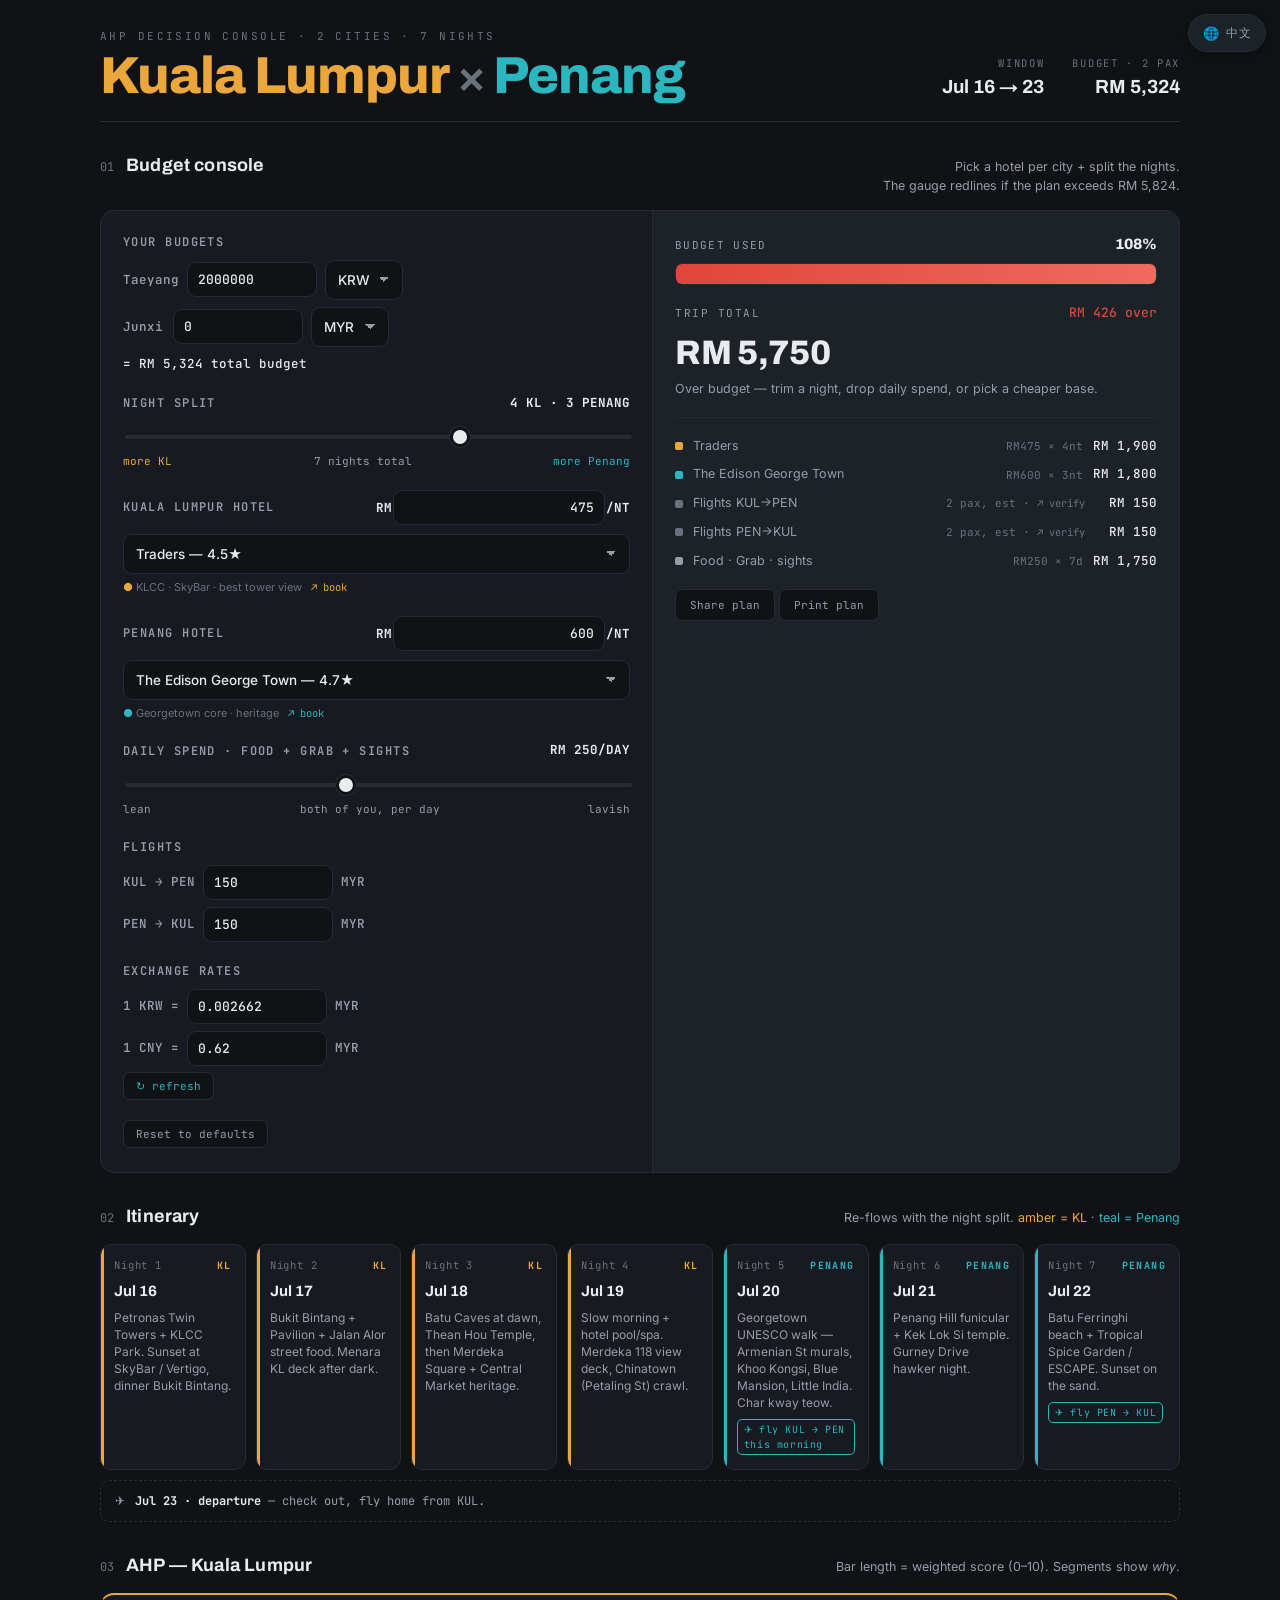
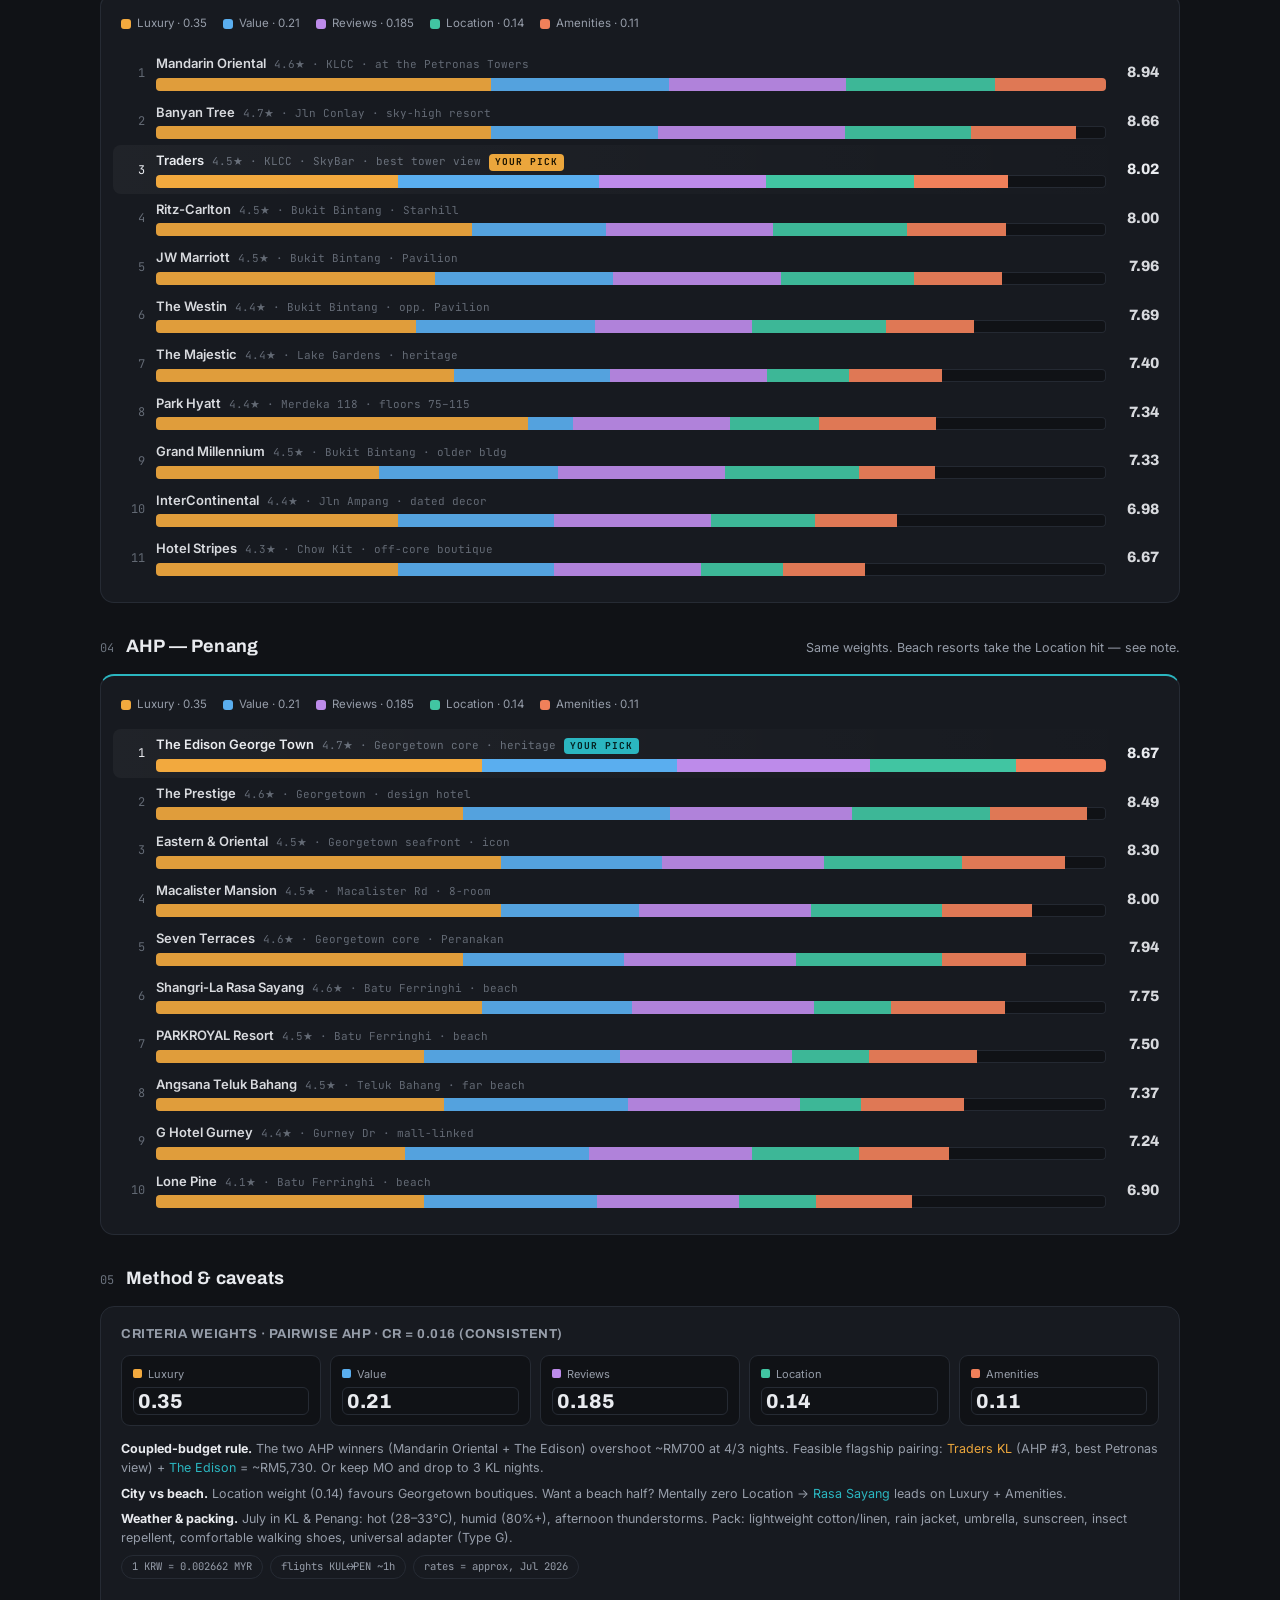
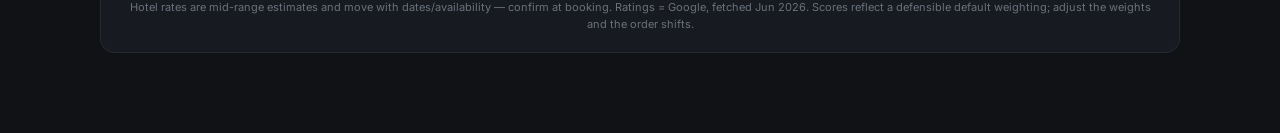
==== index.html @ ff49eb1f "Tweak console subtitle" ====
<!DOCTYPE html>
<html lang="en">
<head>
<meta charset="UTF-8">
<meta name="viewport" content="width=device-width, initial-scale=1.0">
<meta name="theme-color" content="#101216">
<title>KL × Penang — Trip Console</title>
<link rel="preconnect" href="https://fonts.googleapis.com">
<link rel="preconnect" href="https://fonts.gstatic.com" crossorigin>
<link href="https://fonts.googleapis.com/css2?family=Archivo:wght@500;600;700;800&family=Inter:wght@400;500;600&family=JetBrains+Mono:wght@400;500;700&display=swap" rel="stylesheet">
<link rel="stylesheet" href="assets/css/styles.css">
</head>
<body>

<button class="langtoggle" id="langBtn" type="button" aria-label="Switch language">
  <span class="globe" aria-hidden="true">🌐</span><span class="next">中文</span>
</button>

<div class="wrap">

  <header class="top">
    <div>
      <div class="eyebrow" data-i18n="header.eyebrow">AHP decision console · 2 cities · 7 nights</div>
      <h1><span class="a-kl" data-i18n="city.kl">Kuala Lumpur</span><span class="x">×</span><span class="a-pg" data-i18n="city.pg">Penang</span></h1>
    </div>
    <div class="meta">
      <div><span class="lab" data-i18n="meta.window">Window</span><br><span class="val" data-i18n="meta.windowVal">Jul 16 → 23</span></div>
    </div>
    <div class="meta" style="margin-left:0">
      <div><span class="lab" data-i18n="meta.budget">Budget · 2 pax</span><br><span class="val mono" id="budgetHdr">RM 5,824</span></div>
    </div>
  </header>

  <!-- ===================== BUDGET CONSOLE ===================== -->
  <section id="console">
    <div class="shead">
      <span class="n">01</span><h2 data-i18n="sec.console">Budget console</h2>
      <span class="sub" data-i18n-html="console.sub">Pick a hotel per city + split the nights.</span>
    </div>
    <div class="console">
      <div class="console-grid">
        <div class="ctrls">
          <div class="ctrl">
            <label><span data-i18n="budget.group">Your budgets</span></label>
            <div class="paxrow">
              <span class="paxlab" data-i18n="budget.you">Taeyang</span>
              <input type="number" id="youAmt" min="0" value="2000000" inputmode="decimal" aria-label="You budget amount">
              <select id="youCcy" aria-label="You currency">
                <option value="KRW">KRW</option>
                <option value="CNY">CNY</option>
                <option value="MYR">MYR</option>
              </select>
            </div>
            <div class="paxrow">
              <span class="paxlab" data-i18n="budget.junxi">Junxi</span>
              <input type="number" id="junxiAmt" min="0" value="0" inputmode="decimal" aria-label="Junxi budget amount">
              <select id="junxiCcy" aria-label="Junxi currency">
                <option value="KRW">KRW</option>
                <option value="CNY">CNY</option>
                <option value="MYR">MYR</option>
              </select>
            </div>

            <div class="totaline mono" id="budgetTotalLine">= RM 5,824 total budget</div>
          </div>

          <div class="ctrl">
            <label><span data-i18n="ctrl.split">Night split</span> <b><span id="splitTxt">4 KL · 3 Penang</span></b></label>
            <input type="range" id="split" min="2" max="5" step="1" value="4">
            <div class="splitmarks">
              <span class="kl" data-i18n="marks.moreKL">more KL</span>
              <span data-i18n="marks.total7">7 nights total</span>
              <span class="pg" data-i18n="marks.morePG">more Penang</span>
            </div>
          </div>
          <div class="ctrl">
            <label>
              <span data-i18n="ctrl.klHotel">Kuala Lumpur hotel</span>
              <span class="rate-wrap">
                <span class="r8r" data-i18n="rate.rm">RM</span>
                <input type="number" id="klRateInp" class="rate-inp" value="475" min="0" step="10" inputmode="decimal" aria-label="KL hotel rate">
                <span class="r8r" data-i18n="rate.perSuffix">/nt</span>
              </span>
            </label>
              <div class="selrow">
                <select id="klSel"></select>
                <div class="selnote"><span class="kl">●</span> <span id="klArea"></span> <a id="klBookLink" class="booklink kl" href="#" target="_blank" rel="noopener" data-i18n="links.book">↗ book</a></div>
              </div>
          </div>
          <div class="ctrl">
            <label>
              <span data-i18n="ctrl.pgHotel">Penang hotel</span>
              <span class="rate-wrap">
                <span class="r8r" data-i18n="rate.rm">RM</span>
                <input type="number" id="pgRateInp" class="rate-inp" value="600" min="0" step="10" inputmode="decimal" aria-label="PG hotel rate">
                <span class="r8r" data-i18n="rate.perSuffix">/nt</span>
              </span>
            </label>
              <div class="selrow">
                <select id="pgSel"></select>
                <div class="selnote"><span class="pg">●</span> <span id="pgArea"></span> <a id="pgBookLink" class="booklink pg" href="#" target="_blank" rel="noopener" data-i18n="links.book">↗ book</a></div>
              </div>
          </div>
          <div class="ctrl">
            <label><span data-i18n="ctrl.daily">Daily spend · food + Grab + sights</span> <b class="mono" id="dailyTxt">RM 250/day</b></label>
            <input type="range" id="daily" min="120" max="420" step="10" value="250">
            <div class="splitmarks"><span data-i18n="marks.lean">lean</span><span data-i18n="marks.perDay">both of you, per day</span><span data-i18n="marks.lavish">lavish</span></div>
          </div>

          <div class="ctrl">
            <label><span data-i18n="flights.group">Flights</span></label>
            <div class="paxrow">
              <span class="paxlab" data-i18n="flights.out">KUL → PEN</span>
              <input type="number" id="flightOut" min="0" step="5" value="150" inputmode="decimal" aria-label="KUL to PEN flight">
              <span class="paxlab" style="min-width:auto">MYR</span>
            </div>
            <div class="paxrow">
              <span class="paxlab" data-i18n="flights.back">PEN → KUL</span>
              <input type="number" id="flightBack" min="0" step="5" value="150" inputmode="decimal" aria-label="PEN to KUL flight">
              <span class="paxlab" style="min-width:auto">MYR</span>
            </div>
          </div>

          <div class="ctrl">
            <label><span data-i18n="fx.group">Exchange rates</span></label>
            <div class="fxrow">
              <span class="paxlab" data-i18n="fx.krw">1 KRW =</span>
              <input type="number" id="krwRate" min="0" step="0.000001" value="0.002662" inputmode="decimal" aria-label="KRW to MYR rate">
              <span class="paxlab" style="min-width:auto">MYR</span>
            </div>
            <div class="fxrow">
              <span class="paxlab" data-i18n="fx.cny">1 CNY =</span>
              <input type="number" id="cnyRate" min="0" step="0.0001" value="0.62" inputmode="decimal" aria-label="CNY to MYR rate">
              <span class="paxlab" style="min-width:auto">MYR</span>
            </div>
            <button type="button" class="fx-refresh" id="fxBtn" data-i18n="fx.refresh">↻ refresh</button>
            <span class="fx-note" id="fxNote"></span>
          </div>

          <div class="ctrl">
            <button type="button" class="resetbtn" id="resetBtn" data-i18n="reset.btn">Reset to defaults</button>
          </div>
        </div>

        <div class="readout">
          <div class="gauge-lab">
            <span class="t" data-i18n="readout.used">Budget used</span>
            <span class="pct mono" id="pctTxt">0%</span>
          </div>
          <div class="gauge"><div class="gfill" id="gfill"></div><div class="gredline" id="redline"></div></div>

          <div class="total-row">
            <span class="k" data-i18n="readout.total">Trip total</span>
            <span class="remain" id="remain">—</span>
          </div>
          <div class="total-big mono" id="totalBig">RM 0</div>
          <div class="verdict" id="verdict"></div>

          <div class="breakdown" id="breakdown"></div>
          <button type="button" class="sharebtn" id="shareBtn" data-i18n="share.btn">Share plan</button>
          <button type="button" class="sharebtn" id="printBtn" data-i18n="print.btn">Print plan</button>
        </div>
      </div>
    </div>
  </section>

  <!-- ===================== ITINERARY ===================== -->
  <section id="itin">
    <div class="shead">
      <span class="n">02</span><h2 data-i18n="sec.itin">Itinerary</h2>
      <span class="sub" data-i18n-html="itin.sub">Re-flows with the night split. <span style="color:var(--kl)">amber = KL</span> · <span style="color:var(--pg)">teal = Penang</span></span>
    </div>
    <div class="days" id="days"></div>
    <div class="depart" id="departStrip"></div>
  </section>

  <!-- ===================== KL AHP ===================== -->
  <section id="ahp-kl">
    <div class="shead">
      <span class="n">03</span><h2 data-i18n="sec.ahpKL">AHP — Kuala Lumpur</h2>
      <span class="sub" data-i18n-html="ahpKL.sub">Bar length = weighted score (0–10). Segments show <em>why</em>.</span>
    </div>
    <div class="ahp kl">
      <div class="legend" id="legendKL"></div>
      <div id="barsKL"></div>
    </div>
  </section>

  <!-- ===================== PENANG AHP ===================== -->
  <section id="ahp-pg">
    <div class="shead">
      <span class="n">04</span><h2 data-i18n="sec.ahpPG">AHP — Penang</h2>
      <span class="sub" data-i18n-html="ahpPG.sub">Same weights. Beach resorts take the Location hit — see note.</span>
    </div>
    <div class="ahp pg">
      <div class="legend" id="legendPG"></div>
      <div id="barsPG"></div>
    </div>
  </section>

  <!-- ===================== METHOD ===================== -->
  <section id="method">
    <div class="shead"><span class="n">05</span><h2 data-i18n="sec.method">Method &amp; caveats</h2></div>
    <div class="notes">
      <h3 data-i18n="method.h3">Criteria weights · pairwise AHP · CR = 0.016 (consistent)</h3>
      <div class="wgrid" id="wgrid"></div>
      <p data-i18n-html="method.p1"><b style="color:var(--ink)">Coupled-budget rule.</b> The two AHP winners (Mandarin Oriental + The Edison) overshoot ~RM700 at 4/3 nights. Feasible flagship pairing: <span style="color:var(--kl)">Traders KL</span> (AHP #3, best Petronas view) + <span style="color:var(--pg)">The Edison</span> = ~RM5,730. Or keep MO and drop to 3 KL nights.</p>
      <p data-i18n-html="method.p2"><b style="color:var(--ink)">City vs beach.</b> Location weight (0.14) favours Georgetown boutiques. Want a beach half? Mentally zero Location → <span style="color:var(--pg)">Rasa Sayang</span> leads on Luxury + Amenities.</p>
      <p data-i18n-html="method.weather"><b style="color:var(--ink)">Weather &amp; packing.</b> July in KL &amp; Penang: hot (28–33°C), humid (80%+), afternoon thunderstorms. Pack: lightweight cotton/linen, rain jacket, umbrella, sunscreen, insect repellent, comfortable walking shoes, universal adapter (Type G).</p>
      <div class="pillbar">
        <span class="pill">1 KRW = 0.002662 MYR</span>
        <span class="pill" data-i18n="pill.flights">flights KUL↔PEN ~1h</span>
        <span class="pill" data-i18n="pill.rates">rates = approx, Jul 2026</span>
      </div>
      <div class="disclaim" data-i18n="method.disclaim">Hotel rates are mid-range estimates and move with dates/availability — confirm at booking. Ratings = Google, fetched Jun 2026. Scores reflect a defensible default weighting; adjust the weights and the order shifts.</div>
    </div>
  </section>

</div>

<script src="assets/js/data.js"></script>
<script src="assets/js/i18n.js"></script>
<script src="assets/js/render.js"></script>
<script src="assets/js/main.js"></script>
</body>
</html>
---- assets/css/styles.css ----
:root{
  --bg:#101216; --panel:#171A20; --panel2:#1D2128; --line:#262B34;
  --ink:#E9EBEF; --mut:#969DA9; --dim:#6A717C;
  --kl:#EBA63C; --pg:#2BB6C0; --red:#E0463B; --green:#3FBF8F;
  /* criterion palette */
  --c-lux:#F2A93E; --c-val:#5AAEEF; --c-rev:#BD8BEA; --c-loc:#41C5A2; --c-amen:#F0805A;
  --r:14px;
}
*{box-sizing:border-box}
html{scroll-behavior:smooth}
body{margin:0;background:var(--bg);color:var(--ink);
  font-family:Inter,'PingFang SC','Hiragino Sans GB','Microsoft YaHei',system-ui,sans-serif;line-height:1.5;
  -webkit-font-smoothing:antialiased;}
.wrap{max-width:1120px;margin:0 auto;padding:28px 20px 80px}
a{color:inherit}
.mono{font-family:'JetBrains Mono','PingFang SC','Microsoft YaHei',monospace;font-variant-numeric:tabular-nums}

/* ---------- language toggle ---------- */
.langtoggle{position:fixed;top:14px;right:14px;z-index:50;
  display:inline-flex;align-items:center;gap:7px;
  background:var(--panel2);color:var(--ink);border:1px solid var(--line);
  border-radius:22px;padding:8px 14px;min-height:38px;cursor:pointer;
  font-family:'JetBrains Mono','PingFang SC','Microsoft YaHei',monospace;font-size:12px;font-weight:500;
  letter-spacing:.04em;box-shadow:0 2px 12px rgba(0,0,0,.35);
  transition:border-color .2s,background .2s}
.langtoggle:hover{border-color:var(--mut)}
.langtoggle:focus-visible{outline:2px solid var(--pg);outline-offset:2px}
.langtoggle .globe{font-size:13px;line-height:1}
.langtoggle .next{color:var(--mut)}

/* ---------- header ---------- */
header.top{display:flex;flex-wrap:wrap;align-items:flex-end;gap:18px 28px;
  padding-bottom:20px;border-bottom:1px solid var(--line);margin-bottom:26px}
.eyebrow{font-family:'JetBrains Mono','PingFang SC','Microsoft YaHei',monospace;font-size:11px;letter-spacing:.22em;
  text-transform:uppercase;color:var(--dim)}
h1{font-family:Archivo,'PingFang SC','Microsoft YaHei',sans-serif;font-weight:800;font-size:clamp(30px,5.4vw,52px);
  line-height:.98;margin:6px 0 0;letter-spacing:-.02em}
h1 .x{color:var(--dim);font-weight:600;padding:0 .12em}
h1 .a-kl{color:var(--kl)} h1 .a-pg{color:var(--pg)}
.meta{display:flex;flex-direction:column;gap:6px;margin-left:auto;text-align:right}
.meta .lab{font-family:'JetBrains Mono','PingFang SC','Microsoft YaHei',monospace;font-size:10.5px;letter-spacing:.16em;
  text-transform:uppercase;color:var(--dim)}
.meta .val{font-family:Archivo,'PingFang SC','Microsoft YaHei',sans-serif;font-weight:700;font-size:19px}

/* ---------- section frame ---------- */
section{margin-top:30px}
.shead{display:flex;align-items:baseline;gap:12px;margin-bottom:14px}
.shead .n{font-family:'JetBrains Mono','PingFang SC','Microsoft YaHei',monospace;font-size:12px;color:var(--dim)}
.shead h2{font-family:Archivo,'PingFang SC','Microsoft YaHei',sans-serif;font-weight:700;font-size:18px;margin:0;letter-spacing:.01em}
.shead .sub{font-size:12.5px;color:var(--mut);margin-left:auto;text-align:right}

/* ---------- budget console ---------- */
.console{background:var(--panel);border:1px solid var(--line);border-radius:var(--r);
  padding:0;overflow:hidden}
.console-grid{display:grid;grid-template-columns:1.05fr 1fr;gap:0}
@media(max-width:820px){.console-grid{grid-template-columns:1fr}}
.ctrls{padding:22px 22px 24px;border-right:1px solid var(--line)}
@media(max-width:820px){.ctrls{border-right:0;border-bottom:1px solid var(--line)}}
.readout{padding:22px;background:var(--panel2)}

.ctrl{margin-bottom:20px}
.ctrl:last-child{margin-bottom:0}
.ctrl > label{display:flex;justify-content:space-between;align-items:center;
  font-family:'JetBrains Mono','PingFang SC','Microsoft YaHei',monospace;font-size:12px;font-weight:600;letter-spacing:.12em;
  text-transform:uppercase;color:var(--mut);margin-bottom:9px}
.ctrl > label b{color:var(--ink);font-weight:700;letter-spacing:0;font-size:12.5px}
select{width:100%;background:var(--bg);color:var(--ink);border:1px solid var(--line);
  border-radius:9px;padding:11px 12px;font-family:Inter;font-size:13.5px;font-weight:500;
  appearance:none;cursor:pointer;
  background-image:linear-gradient(45deg,transparent 50%,var(--mut) 50%),linear-gradient(135deg,var(--mut) 50%,transparent 50%);
  background-position:calc(100% - 18px) center,calc(100% - 13px) center;
  background-size:5px 5px,5px 5px;background-repeat:no-repeat}
select:focus,input:focus{outline:2px solid var(--pg);outline-offset:1px}
.selrow{display:grid;grid-template-columns:1fr;gap:5px}
.selnote{font-size:11px;color:var(--dim)}
.selnote .kl{color:var(--kl)} .selnote .pg{color:var(--pg)}
.booklink{display:inline;margin-left:6px;font-family:'JetBrains Mono',monospace;
  font-size:10.5px;text-decoration:none;color:var(--dim);transition:color .15s}
.booklink:hover{text-decoration:underline;text-underline-offset:3px}
.booklink.kl:hover{color:var(--kl)}
.booklink.pg:hover{color:var(--pg)}
.verifylink{font-family:'JetBrains Mono','PingFang SC','Microsoft YaHei',monospace;font-size:10.5px;text-decoration:none;color:var(--dim);transition:color .15s}
.verifylink:hover{color:var(--ink);text-decoration:underline}

input[type=range]{-webkit-appearance:none;width:100%;height:4px;border-radius:4px;
  background:var(--line);outline-offset:4px}
input[type=range]::-webkit-slider-thumb{-webkit-appearance:none;width:20px;height:20px;
  border-radius:50%;background:var(--ink);border:3px solid var(--bg);
  box-shadow:0 0 0 1px var(--line);cursor:pointer}
input[type=range]::-moz-range-thumb{width:18px;height:18px;border-radius:50%;
  background:var(--ink);border:3px solid var(--bg);cursor:pointer}
.splitmarks{display:flex;justify-content:space-between;margin-top:8px;
  font-family:'JetBrains Mono','PingFang SC','Microsoft YaHei',monospace;font-size:11px;color:var(--mut)}
.splitmarks .kl{color:var(--kl)} .splitmarks .pg{color:var(--pg)}

/* fuel gauge */
.gauge-lab{display:flex;justify-content:space-between;align-items:baseline;margin-bottom:8px}
.gauge-lab .t{font-family:'JetBrains Mono','PingFang SC','Microsoft YaHei',monospace;font-size:11px;letter-spacing:.12em;
  text-transform:uppercase;color:var(--mut)}
.gauge-lab .pct{font-family:Archivo,'PingFang SC','Microsoft YaHei',sans-serif;font-weight:800;font-size:15px}
.gauge{position:relative;height:22px;background:var(--bg);border:1px solid var(--line);
  border-radius:7px;overflow:hidden}
.gfill{position:absolute;left:0;top:0;bottom:0;width:0;
  background:linear-gradient(90deg,var(--green),#67d6a8);transition:width .35s cubic-bezier(.4,0,.2,1),background .3s}
.gfill.over{background:linear-gradient(90deg,var(--red),#f06a5f)}
.gredline{position:absolute;top:-3px;bottom:-3px;left:100%;width:2px;background:var(--ink);opacity:.0}

.total-row{display:flex;align-items:baseline;justify-content:space-between;
  margin:18px 0 4px}
.total-row .k{font-family:'JetBrains Mono','PingFang SC','Microsoft YaHei',monospace;font-size:11px;letter-spacing:.14em;
  text-transform:uppercase;color:var(--mut)}
.total-big{font-family:Archivo,'PingFang SC','Microsoft YaHei',sans-serif;font-weight:800;font-size:34px;letter-spacing:-.01em}
.remain{font-family:'JetBrains Mono','PingFang SC','Microsoft YaHei',monospace;font-size:13px;font-weight:500}
.remain.ok{color:var(--green)} .remain.bad{color:var(--red)}
.verdict{font-size:12.5px;color:var(--mut);margin-top:2px;min-height:18px}

.breakdown{margin-top:18px;border-top:1px solid var(--line);padding-top:14px}
.brow{display:flex;align-items:center;gap:10px;font-size:12.5px;padding:5px 0}
.brow .dot{width:8px;height:8px;border-radius:2px;flex:none}
.brow .name{color:var(--mut)}
.brow .calc{margin-left:auto;font-family:'JetBrains Mono','PingFang SC','Microsoft YaHei',monospace;color:var(--dim);font-size:11px}
.brow .amt{font-family:'JetBrains Mono','PingFang SC','Microsoft YaHei',monospace;color:var(--ink);font-weight:500;min-width:62px;text-align:right}

/* ---------- itinerary ---------- */
.days{display:grid;grid-template-columns:repeat(auto-fill,minmax(138px,1fr));gap:10px}
.day{background:var(--panel);border:1px solid var(--line);border-radius:11px;padding:13px 13px 14px;
  position:relative;overflow:hidden}
.day::before{content:"";position:absolute;left:0;top:0;bottom:0;width:3px}
.day.kl::before{background:var(--kl)} .day.pg::before{background:var(--pg)}
.day .dh{display:flex;justify-content:space-between;align-items:baseline;margin-bottom:7px}
.day .nite{font-family:'JetBrains Mono','PingFang SC','Microsoft YaHei',monospace;font-size:10.5px;color:var(--dim);letter-spacing:.08em}
.day .city{font-family:'JetBrains Mono','PingFang SC','Microsoft YaHei',monospace;font-size:10px;letter-spacing:.14em;font-weight:700;text-transform:uppercase}
.day.kl .city{color:var(--kl)} .day.pg .city{color:var(--pg)}
.day .date{font-family:Archivo,'PingFang SC','Microsoft YaHei',sans-serif;font-weight:700;font-size:15px;margin-bottom:6px}
.day .plan{font-size:12px;color:var(--mut);line-height:1.42}
.day .flag{display:inline-block;margin-top:8px;font-family:'JetBrains Mono','PingFang SC','Microsoft YaHei',monospace;
  font-size:10px;letter-spacing:.06em;color:var(--pg);border:1px solid var(--pg);
  border-radius:5px;padding:2px 6px}
.depart{margin-top:10px;font-family:'JetBrains Mono','PingFang SC','Microsoft YaHei',monospace;font-size:12px;color:var(--mut);
  border:1px dashed var(--line);border-radius:9px;padding:11px 14px;display:flex;gap:10px;align-items:center}
.depart b{color:var(--ink)}

/* ---------- AHP ---------- */
.ahp{background:var(--panel);border:1px solid var(--line);border-radius:var(--r);padding:18px 20px 20px}
.ahp.kl{border-top:2px solid var(--kl)} .ahp.pg{border-top:2px solid var(--pg)}
.legend{display:flex;flex-wrap:wrap;gap:6px 16px;margin:2px 0 16px}
.lg{display:flex;align-items:center;gap:6px;font-size:11.5px;color:var(--mut)}
.lg i{width:10px;height:10px;border-radius:3px;display:inline-block}
.bar-row{display:grid;grid-template-columns:24px 1fr auto;align-items:center;gap:11px;
  padding:6px 0;cursor:default}
.bar-row .rk{font-family:'JetBrains Mono','PingFang SC','Microsoft YaHei',monospace;font-size:12px;color:var(--dim);text-align:right}
.bar-row.pick .rk{color:var(--ink)}
.bar-wrap{min-width:0}
.bar-top{display:flex;align-items:baseline;gap:8px;margin-bottom:4px}
.bar-top .hn{font-size:13px;font-weight:600}
.bar-top .hmeta{font-size:11px;color:var(--dim);font-family:'JetBrains Mono','PingFang SC','Microsoft YaHei',monospace}
.bar-top .picktag{font-family:'JetBrains Mono','PingFang SC','Microsoft YaHei',monospace;font-size:9.5px;letter-spacing:.1em;
  text-transform:uppercase;padding:1px 6px;border-radius:4px;font-weight:700}
.ahp.kl .picktag{background:var(--kl);color:#1a1300} .ahp.pg .picktag{background:var(--pg);color:#04201f}
.bar{display:flex;height:13px;border-radius:4px;overflow:hidden;background:var(--bg);
  box-shadow:inset 0 0 0 1px var(--line)}
.bar span{height:100%;transition:width .4s ease}
.bar-row .sc{font-family:Archivo,'PingFang SC','Microsoft YaHei',sans-serif;font-weight:800;font-size:15px;min-width:42px;text-align:right}
.bar-row:not(.pick) .hn{color:var(--ink)}
.bar-row:not(.pick){opacity:.92}
.bar-row.pick{background:linear-gradient(90deg,rgba(255,255,255,.04),transparent);
  border-radius:8px;margin:0 -8px;padding:6px 8px}

/* ---------- method / notes ---------- */
.notes{background:var(--panel);border:1px solid var(--line);border-radius:var(--r);padding:18px 20px}
.notes h3{font-family:Archivo,'PingFang SC','Microsoft YaHei',sans-serif;font-weight:700;font-size:13px;margin:0 0 10px;
  letter-spacing:.04em;text-transform:uppercase;color:var(--mut)}
.wgrid{display:grid;grid-template-columns:repeat(auto-fit,minmax(110px,1fr));gap:9px;margin-bottom:14px}
.wcard{background:var(--bg);border:1px solid var(--line);border-radius:9px;padding:10px 11px}
.wcard .wt{font-size:11px;color:var(--mut);display:flex;align-items:center;gap:6px;margin-bottom:5px}
.wcard .wt i{width:9px;height:9px;border-radius:2px}
.wcard .wv{font-family:Archivo,'PingFang SC','Microsoft YaHei',sans-serif;font-weight:800;font-size:20px}
.notes p{font-size:12.5px;color:var(--mut);margin:7px 0}
.notes .fine{font-size:11.5px;color:var(--dim);font-family:'JetBrains Mono','PingFang SC','Microsoft YaHei',monospace;line-height:1.6}
.pillbar{display:flex;flex-wrap:wrap;gap:7px;margin-top:4px}
.pill{font-family:'JetBrains Mono','PingFang SC','Microsoft YaHei',monospace;font-size:10.5px;color:var(--mut);
  border:1px solid var(--line);border-radius:20px;padding:3px 10px}
.disclaim{margin-top:20px;font-size:11px;color:var(--dim);text-align:center;line-height:1.6}

/* ============================================================
   responsive — tablet then phone. Desktop is the default above.
   ============================================================ */

/* tablet & down: let section headers stack so the sub-text gets a full line */
@media(max-width:760px){
  .shead{flex-direction:column;align-items:flex-start;gap:5px}
  .shead .sub{margin-left:0;text-align:left}
}

/* phone */
@media(max-width:560px){
  .wrap{padding:20px 15px 64px}
  /* shrink the floating toggle and keep the eyebrow clear of it */
  .langtoggle{top:12px;right:12px;padding:7px 11px;min-height:34px;font-size:11.5px}
  .eyebrow{padding-right:98px}

  header.top{gap:12px 16px;margin-bottom:22px}
  h1{font-size:clamp(28px,11vw,44px)}
  .meta{margin-left:0;text-align:left}          /* flow left instead of right-justified */
  .meta .val{font-size:17px}

  .ctrls{padding:18px 16px 20px}
  .readout{padding:18px 16px}
  .total-big{font-size:30px}

  .days{grid-template-columns:repeat(auto-fill,minmax(150px,1fr));gap:8px}
  .bar-top{flex-wrap:wrap;gap:2px 8px}          /* hotel meta wraps under the name */
  .ahp{padding:16px 14px}
  .notes{padding:16px 15px}
  .wgrid{grid-template-columns:repeat(auto-fit,minmax(92px,1fr))}
}

/* very small phones: one itinerary card per row */
@media(max-width:380px){
  .days{grid-template-columns:1fr}
}

/* coarse pointers (touch): give the slider thumb a bigger hit area */
@media(pointer:coarse){
  input[type=range]::-webkit-slider-thumb{width:24px;height:24px}
  input[type=range]::-moz-range-thumb{width:22px;height:22px}
}

/* ---------- budget rows & exchange rates ---------- */
.ctrl .paxrow{display:flex;align-items:center;gap:8px;margin-bottom:7px}
.ctrl .paxrow:last-of-type{margin-bottom:0}
.rate-wrap{display:inline-flex;align-items:baseline;gap:1px;white-space:nowrap}
.rate-inp{width:52px;background:transparent;color:var(--ink);border:none;border-bottom:1px dashed var(--dim);
  font-family:'JetBrains Mono','PingFang SC','Microsoft YaHei',monospace;font-size:12.5px;font-weight:700;
  padding:0;text-align:right;-moz-appearance:textfield}
.rate-inp::-webkit-outer-spin-button,.rate-inp::-webkit-inner-spin-button{-webkit-appearance:none;margin:0}
.rate-inp:focus{outline:none;border-bottom-color:var(--pg)}
.r8r{font-family:'JetBrains Mono','PingFang SC','Microsoft YaHei',monospace;font-size:12.5px;font-weight:700;color:var(--ink);letter-spacing:0}
.wvinp{font-family:Archivo,'PingFang SC','Microsoft YaHei',sans-serif;font-weight:800;font-size:20px;width:100%;min-width:0;
  background:transparent;color:var(--ink);border:1px solid var(--line);border-radius:6px;padding:2px 4px;
  -moz-appearance:textfield}
.wvinp::-webkit-outer-spin-button,.wvinp::-webkit-inner-spin-button{-webkit-appearance:none;margin:0}
.wvinp:focus{outline:2px solid var(--pg);outline-offset:1px;background:var(--bg)}
.ctrl .paxlab{font-family:'JetBrains Mono','PingFang SC','Microsoft YaHei',monospace;font-size:12.5px;font-weight:600;color:var(--mut);min-width:42px;white-space:nowrap}
.paxrow input[type=number]{max-width:130px}
.paxrow select{max-width:78px}
.ctrl input[type=number]{width:100%;background:var(--bg);color:var(--ink);border:1px solid var(--line);border-radius:9px;padding:8px 10px;font-family:'JetBrains Mono','PingFang SC','Microsoft YaHei',monospace;font-size:13px;font-weight:500}
.ctrl input[type=number]:focus{outline:2px solid var(--pg);outline-offset:1px}
.ctrl .totaline{margin-top:8px;font-family:'JetBrains Mono','PingFang SC','Microsoft YaHei',monospace;font-size:12.5px;color:var(--ink);font-weight:500}
.fxrow{display:flex;align-items:center;gap:8px;margin-bottom:7px}
.fxrow:last-of-type{margin-bottom:0}
.fxrow input[type=number]{width:100%;background:var(--bg);color:var(--ink);border:1px solid var(--line);border-radius:9px;padding:8px 10px;font-family:'JetBrains Mono','PingFang SC','Microsoft YaHei',monospace;font-size:13px;font-weight:500;max-width:140px}
.fxrow input[type=number]:focus{outline:2px solid var(--pg);outline-offset:1px}
.fx-refresh{display:inline-flex;align-items:center;gap:4px;background:var(--bg);color:var(--pg);border:1px solid var(--line);border-radius:7px;padding:6px 12px;font-family:'JetBrains Mono','PingFang SC','Microsoft YaHei',monospace;font-size:11px;cursor:pointer;margin-top:6px;transition:border-color .2s}
.fx-refresh:hover{border-color:var(--pg)}
.fx-note{display:inline-block;margin-left:8px;font-size:10.5px;color:var(--dim);font-family:'JetBrains Mono','PingFang SC','Microsoft YaHei',monospace;vertical-align:middle}
.sharebtn{display:inline-flex;align-items:center;gap:6px;background:var(--bg);color:var(--mut);border:1px solid var(--line);border-radius:7px;padding:8px 14px;font-family:'JetBrains Mono','PingFang SC','Microsoft YaHei',monospace;font-size:11px;cursor:pointer;margin-top:14px;transition:border-color .2s,color .2s}
.sharebtn:hover{border-color:var(--pg);color:var(--pg)}
.resetbtn{display:inline-flex;align-items:center;gap:4px;
  background:var(--bg);color:var(--mut);border:1px solid var(--line);
  border-radius:7px;padding:6px 12px;
  font-family:'JetBrains Mono','PingFang SC','Microsoft YaHei',monospace;
  font-size:11px;cursor:pointer;transition:border-color .2s,color .2s}
.resetbtn:hover{border-color:var(--pg);color:var(--pg)}

@media(max-width:560px){
  .paxrow, .fxrow{flex-wrap:wrap}
  .ctrl .paxlab{min-width:38px}
}

/* ---------- print stylesheet ---------- */
@media print{
  :root{--bg:white;--panel:white;--panel2:#f8f8f8;--line:#ccc;--ink:#111;--mut:#333;--dim:#555}
  *{print-color-adjust:exact;-webkit-print-color-adjust:exact;color-adjust:exact}
  body{background:white!important;color:#111!important;font-size:9.5pt}
  .wrap{max-width:100%;padding:0}

  .langtoggle{display:none!important}
  .ctrls{display:none!important}
  .sharebtn{display:none!important}
  .depart{display:none!important}
  .shead .n{display:none!important}
  .bar-row .rk{display:none!important}
  .booklink{display:none!important}
  .verifylink{display:none!important}
  .day .flag{display:none!important}
  .gredline{display:none!important}

  .console,.ahp,.notes{box-shadow:none;page-break-inside:avoid;background:white!important}

  .console-grid{grid-template-columns:1fr!important}
  .readout{padding:12px 16px!important}

  .days{grid-template-columns:repeat(4,1fr)!important;gap:5px!important}
  .day{padding:7px 8px 9px!important}
  .day .date{font-size:13px!important;margin-bottom:3px!important}
  .day .plan{font-size:9.5px!important;line-height:1.3!important}
  .day .dh{margin-bottom:3px!important}
  .day .dh .city{white-space:nowrap!important}

  .ahp{padding:12px 14px!important}
  .bar-row{grid-template-columns:1fr auto!important;padding:3px 0!important}
  .bar-row .sc{font-size:12px!important;min-width:36px!important}
  .bar-top{flex-wrap:nowrap!important;white-space:nowrap!important}
  .bar-top .hn{font-size:11px!important}
  .bar-top .hmeta{font-size:9.5px!important}
  .bar{height:10px!important;background:#e8e8e8!important}

  .notes{padding:12px 14px!important}
  .notes p{font-size:10.5px!important;margin:3px 0!important}
  .wgrid{grid-template-columns:repeat(5,1fr)!important;gap:4px!important}
  .wcard{background:#f5f5f5!important;border:1px solid #aaa!important;padding:6px 8px!important}
  .wcard .wt{font-size:9px!important;white-space:nowrap!important;color:#444!important}
  .wcard .wt i{width:9px;height:9px;border-radius:2px;display:inline-block;border:2px solid}
  .wcard .wv{font-size:15px!important;font-weight:800!important;color:#111!important}
  .wvinp{border:none!important;background:transparent!important;font-size:15px!important;padding:0!important;color:#111!important}
  .wcard:nth-child(1) .wt i{background:#F2A93E!important;border-color:#d4922a}
  .wcard:nth-child(2) .wt i{background:#5AAEEF!important;border-color:#3d8fd0}
  .wcard:nth-child(3) .wt i{background:#BD8BEA!important;border-color:#9d6bc8}
  .wcard:nth-child(4) .wt i{background:#41C5A2!important;border-color:#2a9e7e}
  .wcard:nth-child(5) .wt i{background:#F0805A!important;border-color:#d0603a}
  .pill{border:1px solid #ccc!important;padding:2px 7px!important;font-size:9px!important;white-space:nowrap!important}
  .disclaim{font-size:9px!important;margin-top:8px!important}

  section{margin-top:14px!important}
  .shead{margin-bottom:6px!important}
  .shead h2{font-size:14px!important}
  .shead .sub{font-size:10px!important;white-space:nowrap!important}

  .top{padding-bottom:12px!important;margin-bottom:14px!important}
  h1{font-size:28px!important;white-space:nowrap!important}
  .meta .val{font-size:15px!important;white-space:nowrap!important}
  .eyebrow{white-space:nowrap!important}

  .total-big{font-size:26px!important}
  .gauge{height:16px!important;background:#e8e8e8!important;border-color:#aaa!important}
  .gfill{background:#3FBF8F!important;border-right:2px solid #2a9e6e!important}
  .gfill.over{background:#E0463B!important;border-right:2px solid #b83028!important}
  .gauge-lab .pct{color:#111!important}
  .breakdown{margin-top:10px!important;padding-top:8px!important}
  .brow{font-size:11px!important;padding:3px 0!important;white-space:nowrap!important}
  .brow .dot{border:1px solid #aaa!important}
  .brow .calc{font-size:10px!important}

  .remain{font-size:12px!important}
  .verdict{white-space:nowrap!important}

  @page{margin:14mm}
}
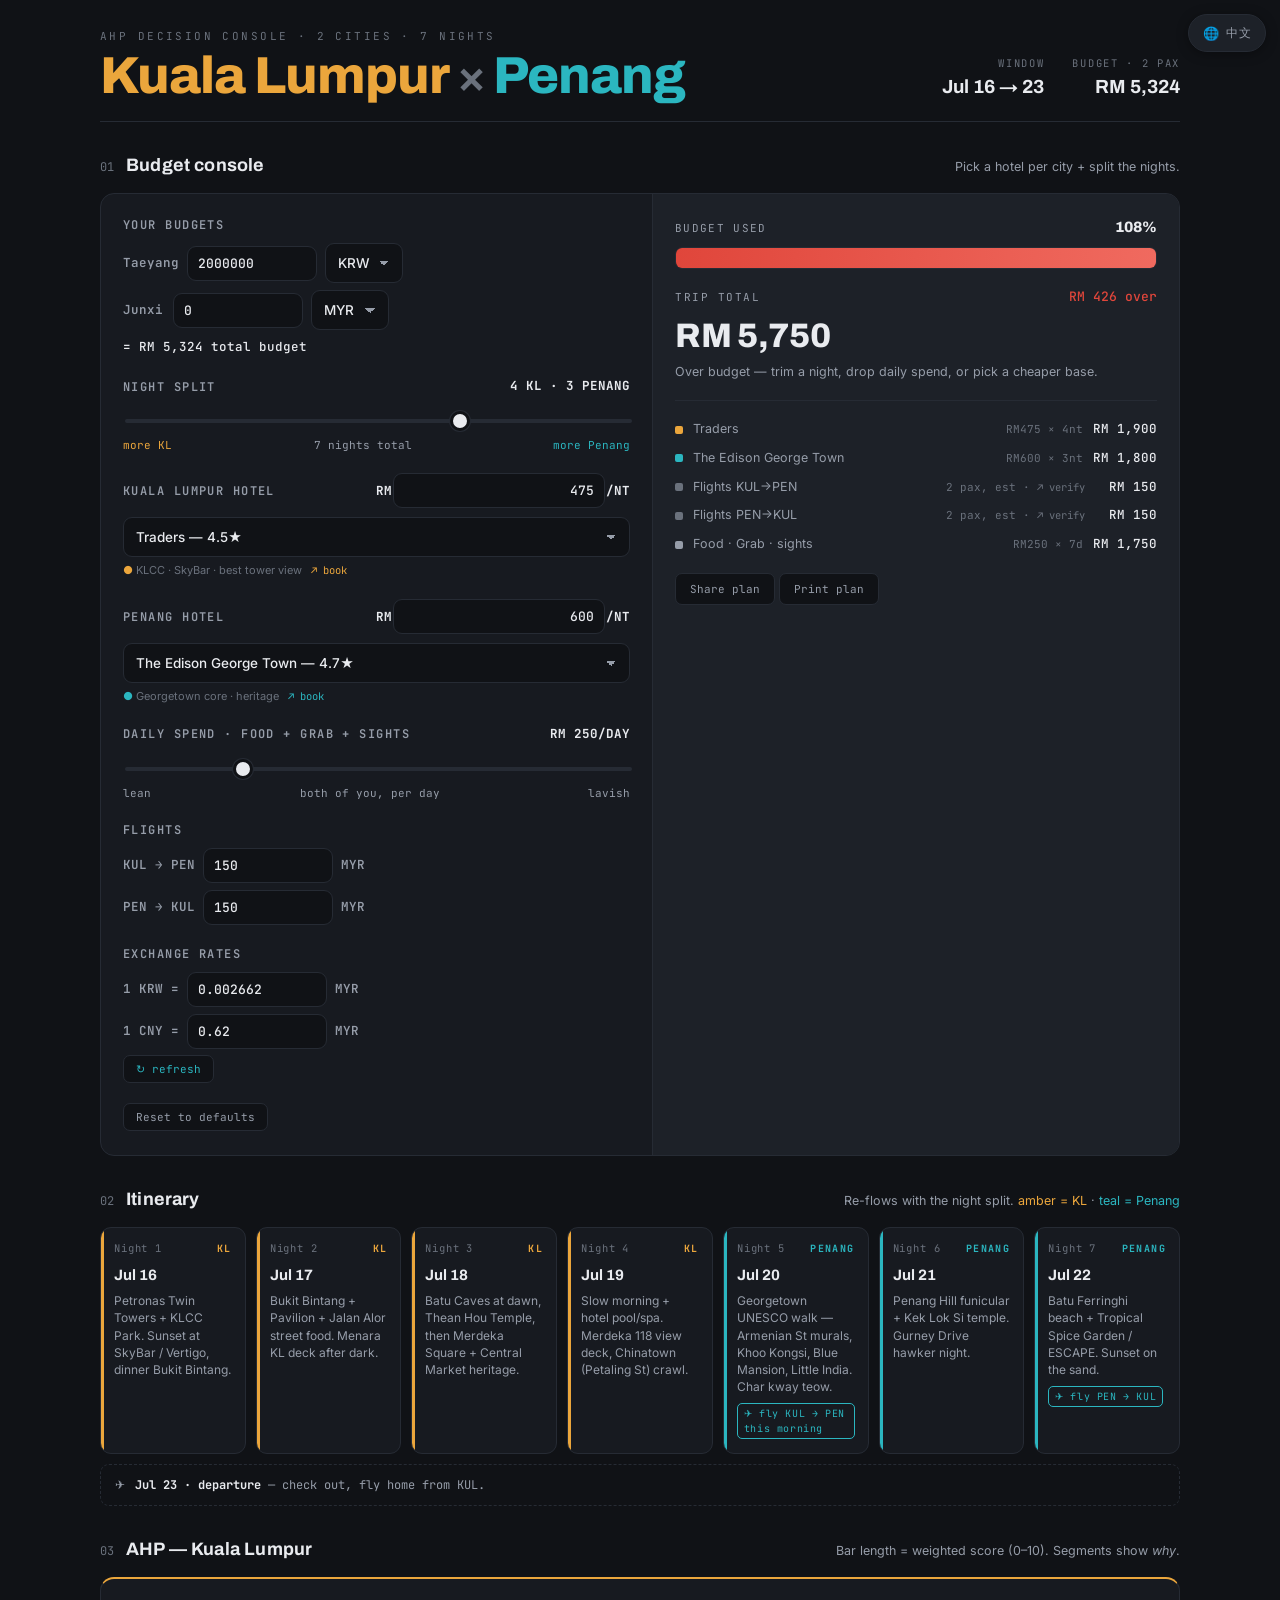
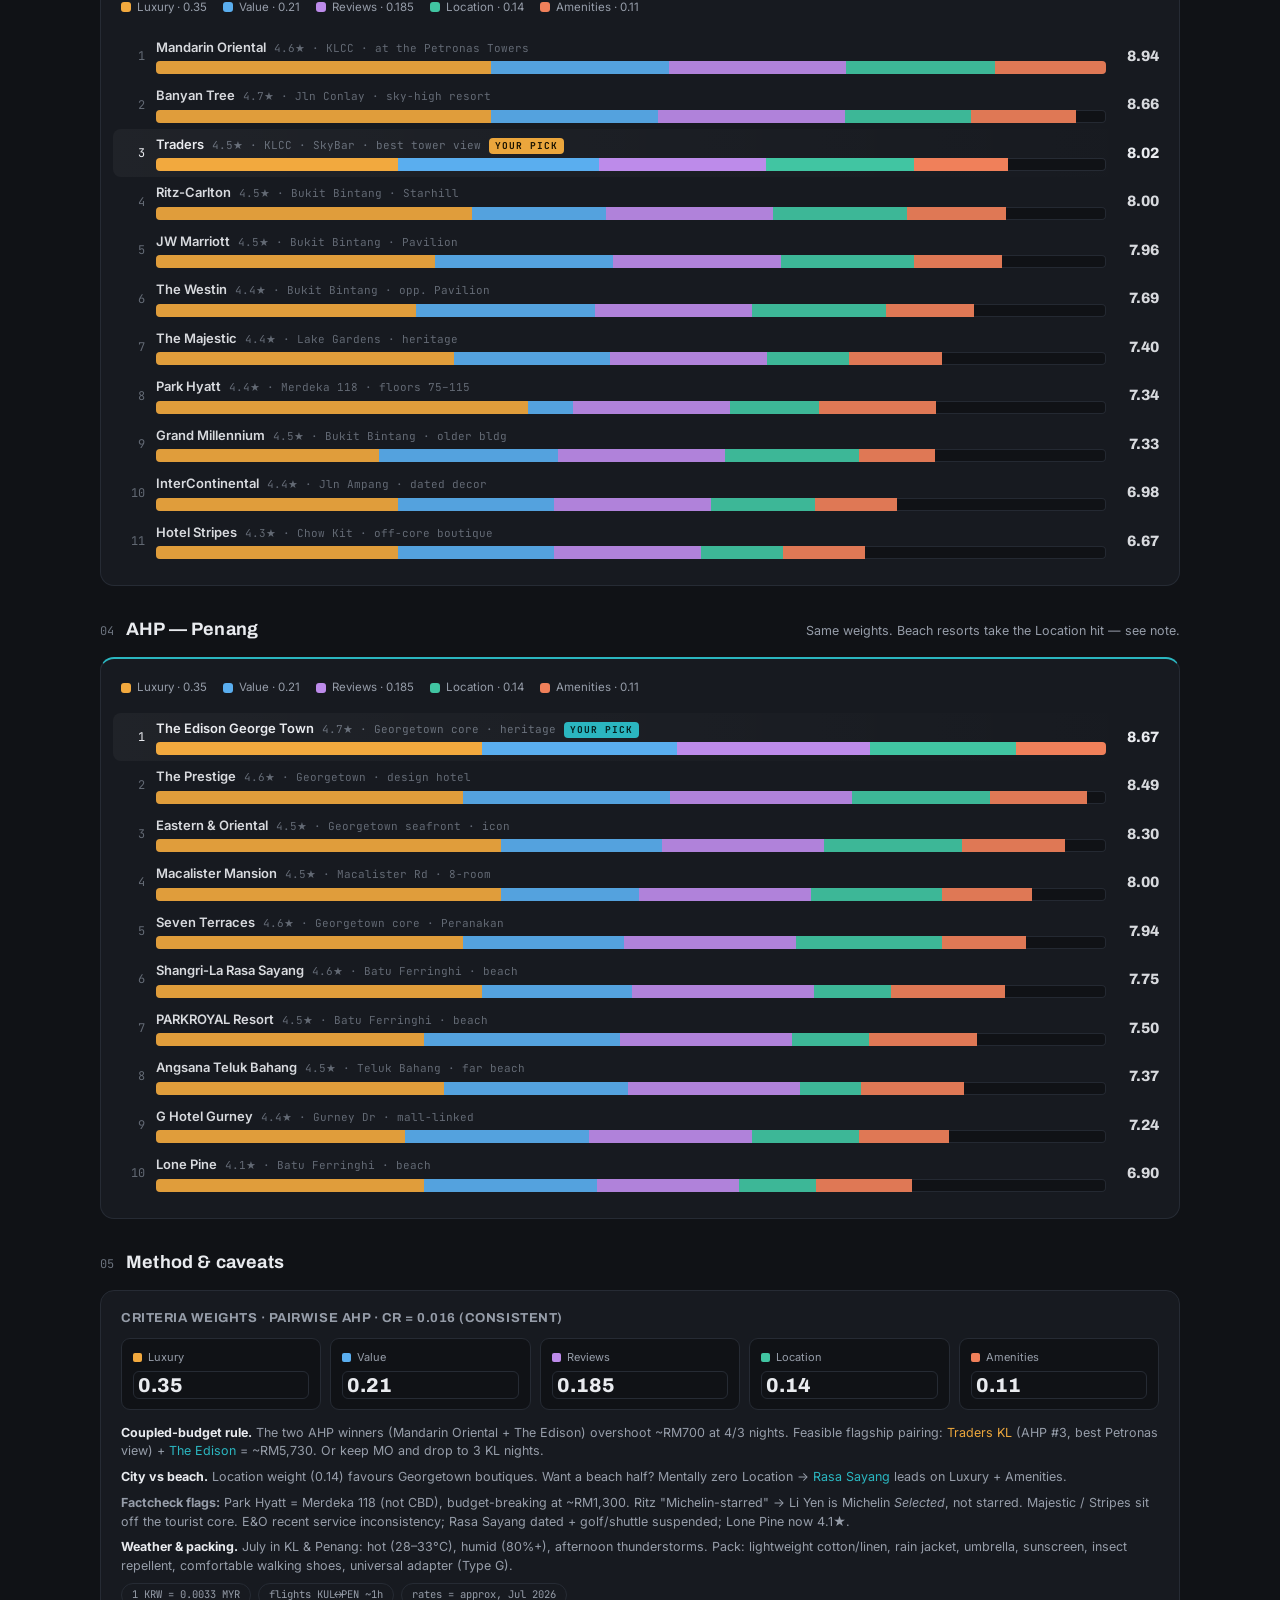
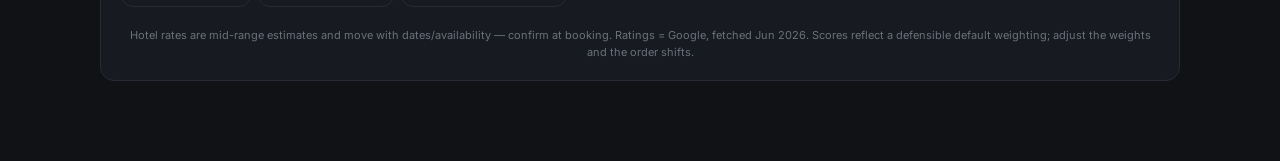
==== commit 4ad6615e: "Replace You references with Taeyang" ====
--- a/index.html
+++ b/index.html
@@ -4,7 +4,7 @@
 <meta charset="UTF-8">
 <meta name="viewport" content="width=device-width, initial-scale=1.0">
 <meta name="theme-color" content="#101216">
-<title>KL × Penang — Trip Console</title>
+<title>KL × Kota Kinabalu — Luxury Trip Console</title>
 <link rel="preconnect" href="https://fonts.googleapis.com">
 <link rel="preconnect" href="https://fonts.gstatic.com" crossorigin>
 <link href="https://fonts.googleapis.com/css2?family=Archivo:wght@500;600;700;800&family=Inter:wght@400;500;600&family=JetBrains+Mono:wght@400;500;700&display=swap" rel="stylesheet">
@@ -20,14 +20,14 @@
 
   <header class="top">
     <div>
-      <div class="eyebrow" data-i18n="header.eyebrow">AHP decision console · 2 cities · 7 nights</div>
-      <h1><span class="a-kl" data-i18n="city.kl">Kuala Lumpur</span><span class="x">×</span><span class="a-pg" data-i18n="city.pg">Penang</span></h1>
+      <div class="eyebrow" data-i18n="header.eyebrow">AHP luxury console · KL × Kota Kinabalu · Jul 16–25</div>
+      <h1><span class="a-kl" data-i18n="city.kl">Kuala Lumpur</span><span class="x">×</span><span class="a-pg" data-i18n="city.pg">Kota Kinabalu</span></h1>
     </div>
     <div class="meta">
-      <div><span class="lab" data-i18n="meta.window">Window</span><br><span class="val" data-i18n="meta.windowVal">Jul 16 → 23</span></div>
+      <div><span class="lab" data-i18n="meta.window">Window</span><br><span class="val" data-i18n="meta.windowVal">Jul 16 → 25</span></div>
     </div>
     <div class="meta" style="margin-left:0">
-      <div><span class="lab" data-i18n="meta.budget">Budget · 2 pax</span><br><span class="val mono" id="budgetHdr">RM 5,824</span></div>
+      <div><span class="lab" data-i18n="meta.budget">Budget · 2 pax</span><br><span class="val mono" id="budgetHdr">RM 6,600</span></div>
     </div>
   </header>
 
@@ -44,8 +44,8 @@
             <label><span data-i18n="budget.group">Your budgets</span></label>
             <div class="paxrow">
               <span class="paxlab" data-i18n="budget.you">Taeyang</span>
-              <input type="number" id="youAmt" min="0" value="2000000" inputmode="decimal" aria-label="You budget amount">
-              <select id="youCcy" aria-label="You currency">
+              <input type="number" id="youAmt" min="0" value="2000000" inputmode="decimal" aria-label="Taeyang budget amount">
+              <select id="youCcy" aria-label="Taeyang currency">
                 <option value="KRW">KRW</option>
                 <option value="CNY">CNY</option>
                 <option value="MYR">MYR</option>
@@ -61,16 +61,16 @@
               </select>
             </div>
 
-            <div class="totaline mono" id="budgetTotalLine">= RM 5,824 total budget</div>
-          </div>
-
-          <div class="ctrl">
-            <label><span data-i18n="ctrl.split">Night split</span> <b><span id="splitTxt">4 KL · 3 Penang</span></b></label>
+            <div class="totaline mono" id="budgetTotalLine">= RM 6,600 total budget</div>
+          </div>
+
+          <div class="ctrl">
+            <label><span data-i18n="ctrl.split">Night split</span> <b><span id="splitTxt">4 KL · 3 KK</span></b></label>
             <input type="range" id="split" min="2" max="5" step="1" value="4">
             <div class="splitmarks">
               <span class="kl" data-i18n="marks.moreKL">more KL</span>
-              <span data-i18n="marks.total7">7 nights total</span>
-              <span class="pg" data-i18n="marks.morePG">more Penang</span>
+              <span data-i18n="marks.total7">7 nights · 8 days</span>
+              <span class="pg" data-i18n="marks.morePG">more KK</span>
             </div>
           </div>
           <div class="ctrl">
@@ -78,7 +78,7 @@
               <span data-i18n="ctrl.klHotel">Kuala Lumpur hotel</span>
               <span class="rate-wrap">
                 <span class="r8r" data-i18n="rate.rm">RM</span>
-                <input type="number" id="klRateInp" class="rate-inp" value="475" min="0" step="10" inputmode="decimal" aria-label="KL hotel rate">
+                <input type="number" id="klRateInp" class="rate-inp" value="950" min="0" step="10" inputmode="decimal" aria-label="KL hotel rate">
                 <span class="r8r" data-i18n="rate.perSuffix">/nt</span>
               </span>
             </label>
@@ -89,10 +89,10 @@
           </div>
           <div class="ctrl">
             <label>
-              <span data-i18n="ctrl.pgHotel">Penang hotel</span>
+              <span data-i18n="ctrl.pgHotel">Kota Kinabalu hotel</span>
               <span class="rate-wrap">
                 <span class="r8r" data-i18n="rate.rm">RM</span>
-                <input type="number" id="pgRateInp" class="rate-inp" value="600" min="0" step="10" inputmode="decimal" aria-label="PG hotel rate">
+                <input type="number" id="pgRateInp" class="rate-inp" value="800" min="0" step="10" inputmode="decimal" aria-label="PG hotel rate">
                 <span class="r8r" data-i18n="rate.perSuffix">/nt</span>
               </span>
             </label>
@@ -102,21 +102,21 @@
               </div>
           </div>
           <div class="ctrl">
-            <label><span data-i18n="ctrl.daily">Daily spend · food + Grab + sights</span> <b class="mono" id="dailyTxt">RM 250/day</b></label>
-            <input type="range" id="daily" min="120" max="420" step="10" value="250">
+            <label><span data-i18n="ctrl.daily">Daily spend · food + Grab + sights</span> <b class="mono" id="dailyTxt">RM 350/day</b></label>
+            <input type="range" id="daily" min="150" max="600" step="10" value="350">
             <div class="splitmarks"><span data-i18n="marks.lean">lean</span><span data-i18n="marks.perDay">both of you, per day</span><span data-i18n="marks.lavish">lavish</span></div>
           </div>
 
           <div class="ctrl">
             <label><span data-i18n="flights.group">Flights</span></label>
             <div class="paxrow">
-              <span class="paxlab" data-i18n="flights.out">KUL → PEN</span>
-              <input type="number" id="flightOut" min="0" step="5" value="150" inputmode="decimal" aria-label="KUL to PEN flight">
-              <span class="paxlab" style="min-width:auto">MYR</span>
-            </div>
-            <div class="paxrow">
-              <span class="paxlab" data-i18n="flights.back">PEN → KUL</span>
-              <input type="number" id="flightBack" min="0" step="5" value="150" inputmode="decimal" aria-label="PEN to KUL flight">
+              <span class="paxlab" data-i18n="flights.out">KUL → BKI</span>
+              <input type="number" id="flightOut" min="0" step="5" value="560" inputmode="decimal" aria-label="KUL to BKI flight">
+              <span class="paxlab" style="min-width:auto">MYR</span>
+            </div>
+            <div class="paxrow">
+              <span class="paxlab" data-i18n="flights.back">BKI → KUL</span>
+              <input type="number" id="flightBack" min="0" step="5" value="840" inputmode="decimal" aria-label="BKI to KUL flight">
               <span class="paxlab" style="min-width:auto">MYR</span>
             </div>
           </div>
@@ -125,7 +125,7 @@
             <label><span data-i18n="fx.group">Exchange rates</span></label>
             <div class="fxrow">
               <span class="paxlab" data-i18n="fx.krw">1 KRW =</span>
-              <input type="number" id="krwRate" min="0" step="0.000001" value="0.002662" inputmode="decimal" aria-label="KRW to MYR rate">
+              <input type="number" id="krwRate" min="0" step="0.000001" value="0.0033" inputmode="decimal" aria-label="KRW to MYR rate">
               <span class="paxlab" style="min-width:auto">MYR</span>
             </div>
             <div class="fxrow">
@@ -168,7 +168,7 @@
   <section id="itin">
     <div class="shead">
       <span class="n">02</span><h2 data-i18n="sec.itin">Itinerary</h2>
-      <span class="sub" data-i18n-html="itin.sub">Re-flows with the night split. <span style="color:var(--kl)">amber = KL</span> · <span style="color:var(--pg)">teal = Penang</span></span>
+      <span class="sub" data-i18n-html="itin.sub">8 days total — 7 hotel nights + 1 day together. Re-flows with the night split. <span style="color:var(--kl)">amber = KL</span> · <span style="color:var(--pg)">teal = Kota Kinabalu</span> · <span style="color:var(--red)">red = together, then part ways</span></span>
     </div>
     <div class="days" id="days"></div>
     <div class="depart" id="departStrip"></div>
@@ -189,8 +189,8 @@
   <!-- ===================== PENANG AHP ===================== -->
   <section id="ahp-pg">
     <div class="shead">
-      <span class="n">04</span><h2 data-i18n="sec.ahpPG">AHP — Penang</h2>
-      <span class="sub" data-i18n-html="ahpPG.sub">Same weights. Beach resorts take the Location hit — see note.</span>
+      <span class="n">04</span><h2 data-i18n="sec.ahpPG">AHP — Kota Kinabalu</h2>
+      <span class="sub" data-i18n-html="ahpPG.sub">Same weights. Island resorts win on luxury but lose Location &amp; Value — see note.</span>
     </div>
     <div class="ahp pg">
       <div class="legend" id="legendPG"></div>
@@ -202,17 +202,18 @@
   <section id="method">
     <div class="shead"><span class="n">05</span><h2 data-i18n="sec.method">Method &amp; caveats</h2></div>
     <div class="notes">
-      <h3 data-i18n="method.h3">Criteria weights · pairwise AHP · CR = 0.016 (consistent)</h3>
+      <h3 data-i18n="method.h3">Luxury-tilted weights · pairwise AHP · CR = 0.004 (consistent)</h3>
       <div class="wgrid" id="wgrid"></div>
-      <p data-i18n-html="method.p1"><b style="color:var(--ink)">Coupled-budget rule.</b> The two AHP winners (Mandarin Oriental + The Edison) overshoot ~RM700 at 4/3 nights. Feasible flagship pairing: <span style="color:var(--kl)">Traders KL</span> (AHP #3, best Petronas view) + <span style="color:var(--pg)">The Edison</span> = ~RM5,730. Or keep MO and drop to 3 KL nights.</p>
-      <p data-i18n-html="method.p2"><b style="color:var(--ink)">City vs beach.</b> Location weight (0.14) favours Georgetown boutiques. Want a beach half? Mentally zero Location → <span style="color:var(--pg)">Rasa Sayang</span> leads on Luxury + Amenities.</p>
-      <p data-i18n-html="method.weather"><b style="color:var(--ink)">Weather &amp; packing.</b> July in KL &amp; Penang: hot (28–33°C), humid (80%+), afternoon thunderstorms. Pack: lightweight cotton/linen, rain jacket, umbrella, sunscreen, insect repellent, comfortable walking shoes, universal adapter (Type G).</p>
+      <p data-i18n-html="method.p1"><b style="color:var(--ink)">Core + alpha.</b> Taeyang's ₩2,000,000 core (≈ RM6,600) covers roughly one flagship, not two. The AHP winners — <span style="color:var(--kl)">Mandarin Oriental</span> (KLCC, ~RM950) + <span style="color:var(--pg)">Shangri-La Tanjung Aru</span> (~RM800) — run ~RM10,400 all-in for two over 7 nights / 8 days together; the ~RM3,800 gap is Taeyang's alpha. Swap MO for <span style="color:var(--kl)">Park Hyatt</span> (Merdeka 118, ~RM1,600) only for the ultra-splurge — it is AHP #3 here and lifts the KL bill ~70%.</p>
+      <p data-i18n-html="method.p2"><b style="color:var(--ink)">Island, beach, or city?</b> Re-weighting cut Value to 0.10 and kept Location at 0.16, so the verdict still favours the mainland: <span style="color:var(--pg)">Tanjung Aru</span> is the one pick that is genuinely beachfront <em>and</em> 15 min from town and the airport. <span style="color:var(--pg)">Gaya Island</span> &amp; <span style="color:var(--pg)">Bunga Raya</span> edge it on raw luxury but lose on access (boat-only) and value.</p>
+      <p data-i18n-html="method.p3"><b>Factcheck flags:</b> Gaya Island &amp; Bunga Raya are boat-access only from Jesselton Point (~15–20 min) — no walk-in or late arrivals. Nexus Karambunai is ~45 min out, effectively stay-put. Park Hyatt KL is in Merdeka 118 (not KLCC) and budget-breaking at ~RM1,600. City hotels (Hyatt Centric, Le Méridien, Hilton) have rooftop pools but no swimmable beach.</p>
+      <p data-i18n-html="method.weather"><b style="color:var(--ink)">Weather &amp; packing.</b> July in KL &amp; Kota Kinabalu: hot (28–33°C), humid, short afternoon downpours; Sabah seas are usually calm — good for island hopping. Pack: linen/cotton, swimwear &amp; reef-safe sunscreen, rain shell, insect repellent, walking shoes, Type-G adapter.</p>
       <div class="pillbar">
-        <span class="pill">1 KRW = 0.002662 MYR</span>
-        <span class="pill" data-i18n="pill.flights">flights KUL↔PEN ~1h</span>
+        <span class="pill">1 KRW = 0.0033 MYR</span>
+        <span class="pill" data-i18n="pill.flights">flights KUL↔BKI ~2h 45m</span>
         <span class="pill" data-i18n="pill.rates">rates = approx, Jul 2026</span>
       </div>
-      <div class="disclaim" data-i18n="method.disclaim">Hotel rates are mid-range estimates and move with dates/availability — confirm at booking. Ratings = Google, fetched Jun 2026. Scores reflect a defensible default weighting; adjust the weights and the order shifts.</div>
+      <div class="disclaim" data-i18n="method.disclaim">Nightly rates are representative July-2026 estimates (researched Jun 2026 across Booking / Agoda / KAYAK / official sites) and move with dates/availability — confirm at booking. The Value criterion is derived directly from price (Value = C ÷ rate), so editing a rate re-scores that hotel live. Ratings = Google, fetched Jun 2026. Adjust the weights and the order shifts.</div>
     </div>
   </section>
 
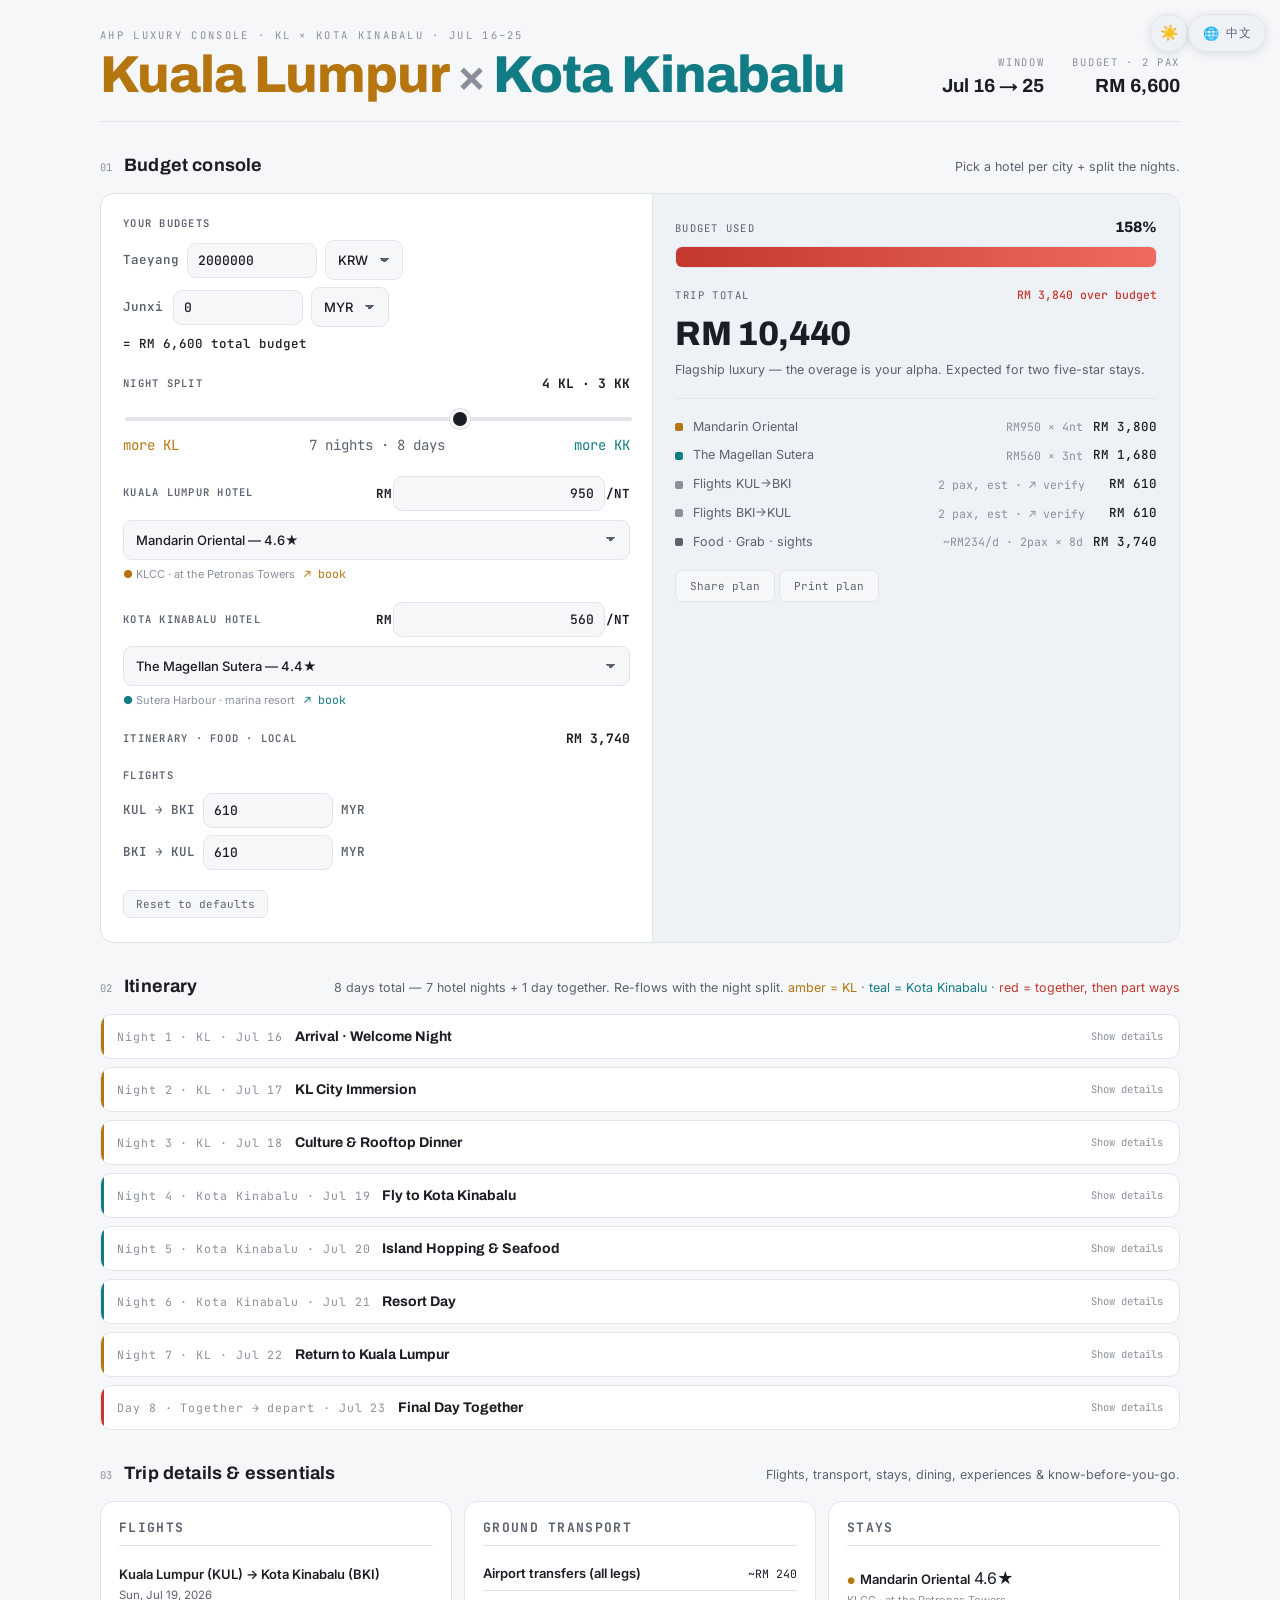
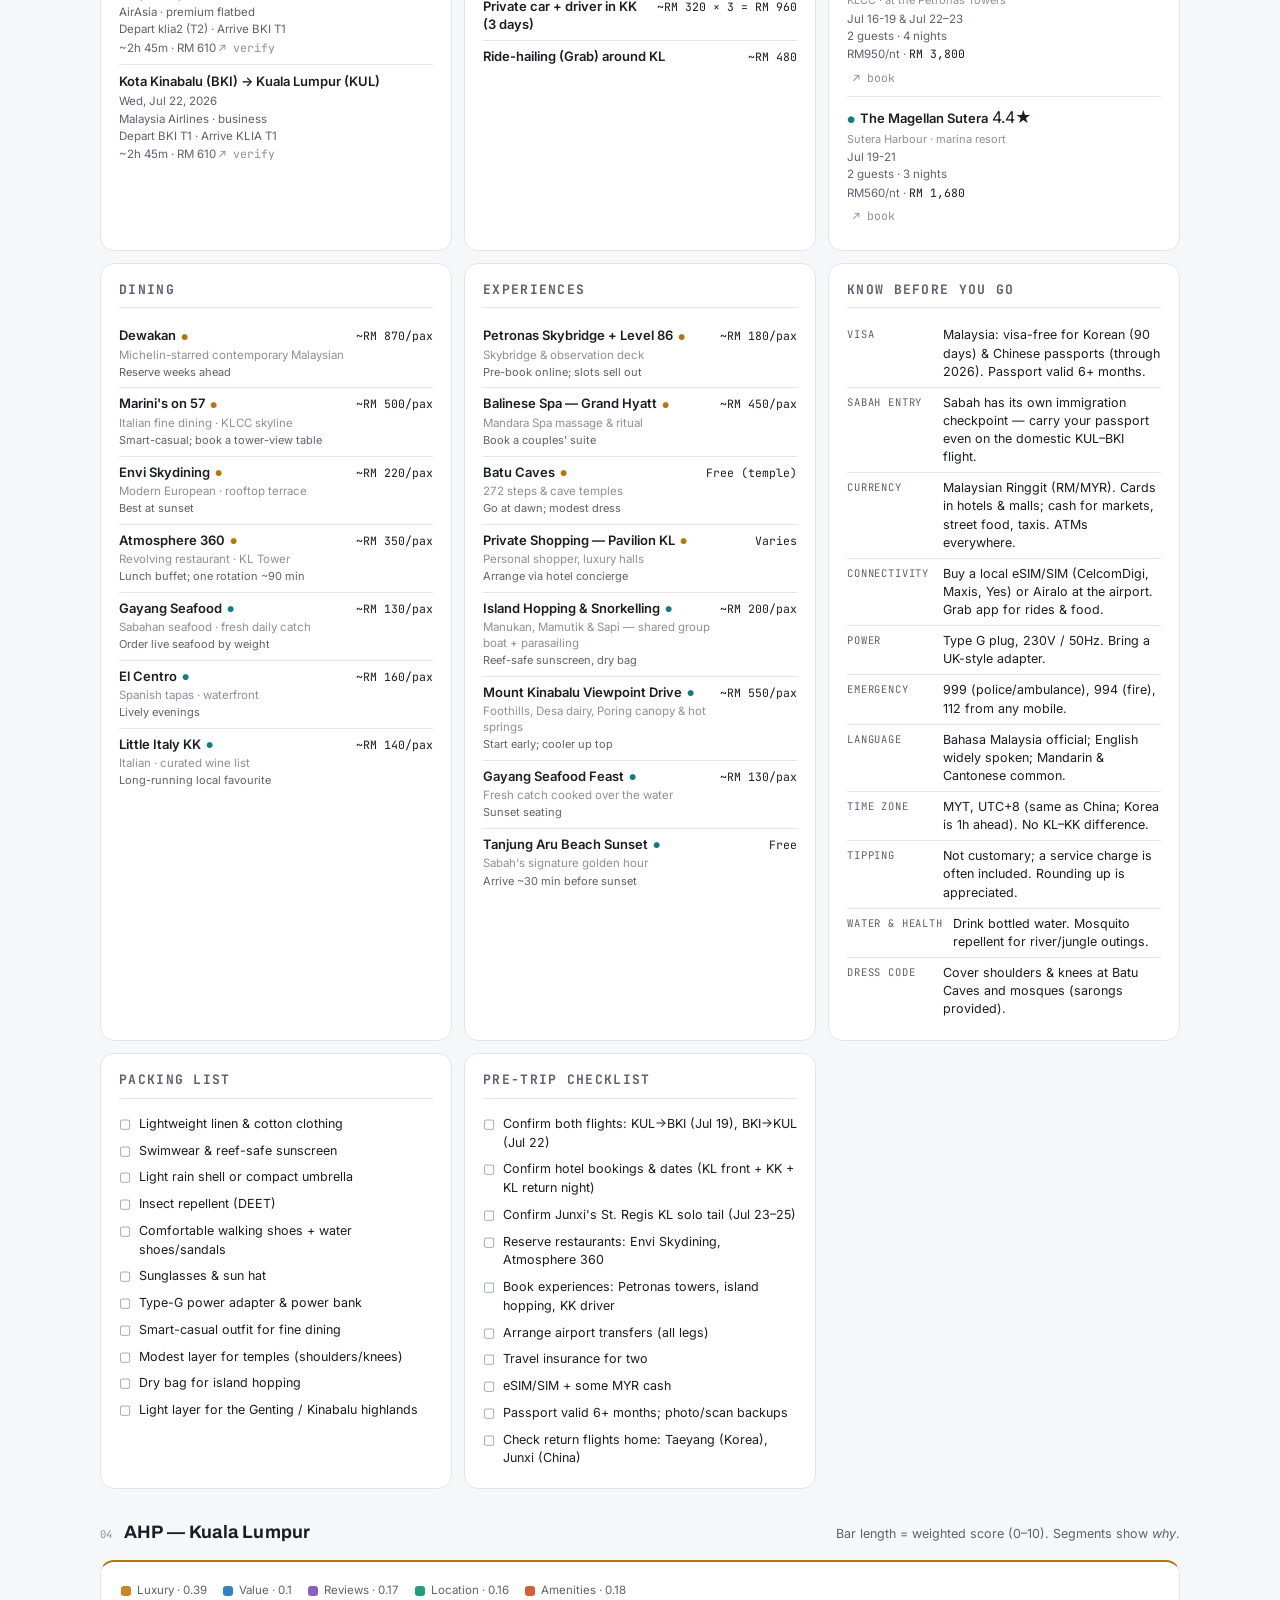
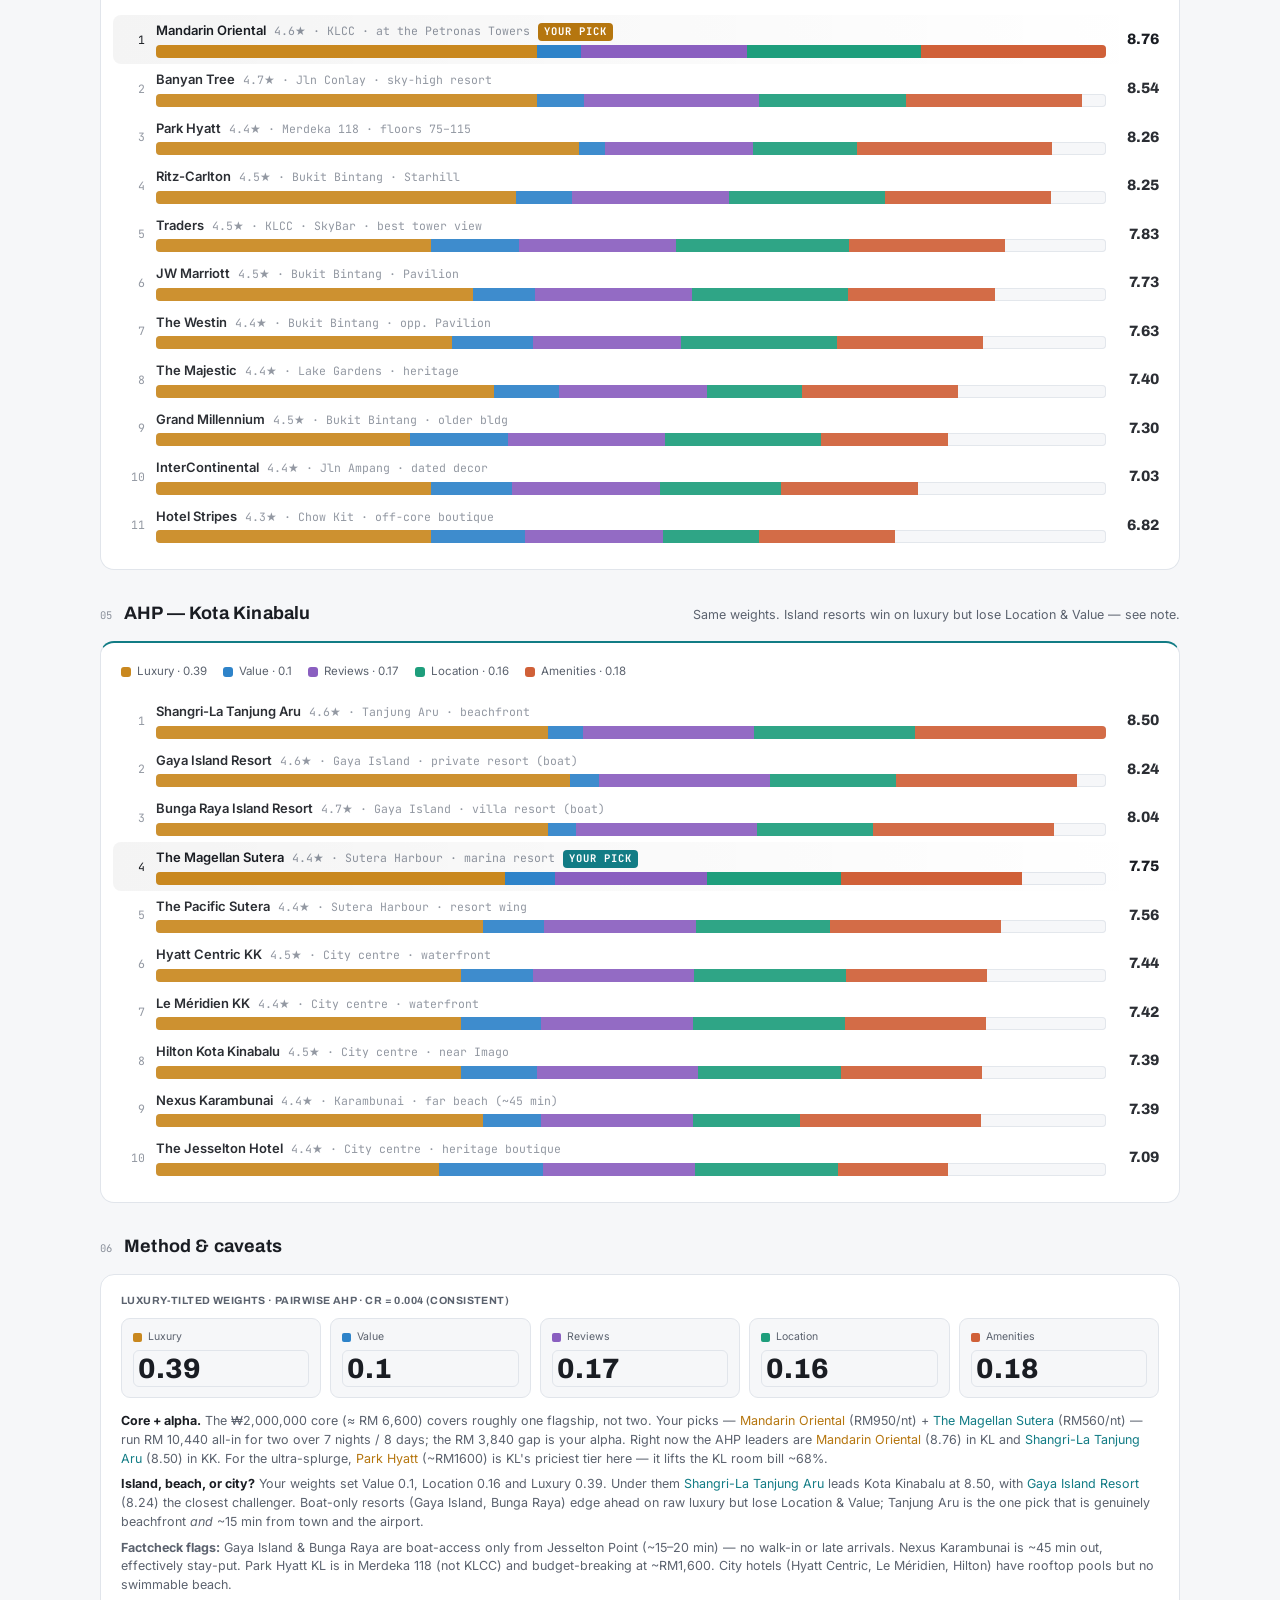
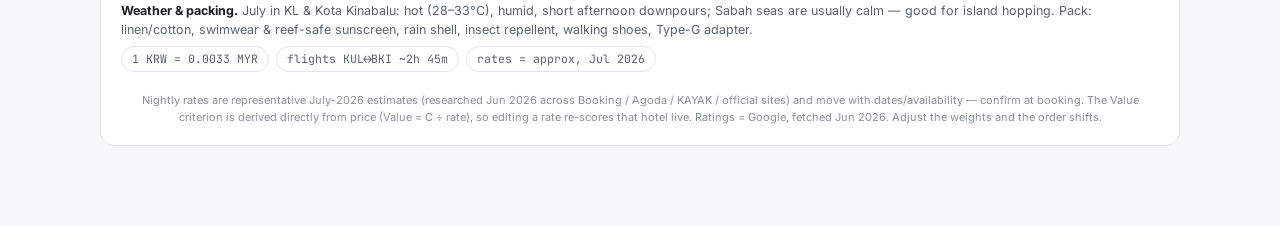
==== commit ffb217b6: "Remove depart strip, update detail refs to match current plan" ====
--- a/index.html
+++ b/index.html
@@ -12,6 +12,10 @@
 </head>
 <body>
 
+<button class="themetoggle" id="themeBtn" type="button" aria-label="Toggle light/dark theme">
+  <span class="ticon" aria-hidden="true">🌙</span>
+</button>
+
 <button class="langtoggle" id="langBtn" type="button" aria-label="Switch language">
   <span class="globe" aria-hidden="true">🌐</span><span class="next">中文</span>
 </button>
@@ -102,9 +106,7 @@
               </div>
           </div>
           <div class="ctrl">
-            <label><span data-i18n="ctrl.daily">Daily spend · food + Grab + sights</span> <b class="mono" id="dailyTxt">RM 350/day</b></label>
-            <input type="range" id="daily" min="150" max="600" step="10" value="350">
-            <div class="splitmarks"><span data-i18n="marks.lean">lean</span><span data-i18n="marks.perDay">both of you, per day</span><span data-i18n="marks.lavish">lavish</span></div>
+            <label><span data-i18n="ctrl.itinerary">Itinerary costs</span> <b class="mono" id="dailyTxt">RM 0</b></label>
           </div>
 
           <div class="ctrl">
@@ -121,21 +123,6 @@
             </div>
           </div>
 
-          <div class="ctrl">
-            <label><span data-i18n="fx.group">Exchange rates</span></label>
-            <div class="fxrow">
-              <span class="paxlab" data-i18n="fx.krw">1 KRW =</span>
-              <input type="number" id="krwRate" min="0" step="0.000001" value="0.0033" inputmode="decimal" aria-label="KRW to MYR rate">
-              <span class="paxlab" style="min-width:auto">MYR</span>
-            </div>
-            <div class="fxrow">
-              <span class="paxlab" data-i18n="fx.cny">1 CNY =</span>
-              <input type="number" id="cnyRate" min="0" step="0.0001" value="0.62" inputmode="decimal" aria-label="CNY to MYR rate">
-              <span class="paxlab" style="min-width:auto">MYR</span>
-            </div>
-            <button type="button" class="fx-refresh" id="fxBtn" data-i18n="fx.refresh">↻ refresh</button>
-            <span class="fx-note" id="fxNote"></span>
-          </div>
 
           <div class="ctrl">
             <button type="button" class="resetbtn" id="resetBtn" data-i18n="reset.btn">Reset to defaults</button>
@@ -168,16 +155,25 @@
   <section id="itin">
     <div class="shead">
       <span class="n">02</span><h2 data-i18n="sec.itin">Itinerary</h2>
-      <span class="sub" data-i18n-html="itin.sub">8 days total — 7 hotel nights + 1 day together. Re-flows with the night split. <span style="color:var(--kl)">amber = KL</span> · <span style="color:var(--pg)">teal = Kota Kinabalu</span> · <span style="color:var(--red)">red = together, then part ways</span></span>
-    </div>
-    <div class="days" id="days"></div>
-    <div class="depart" id="departStrip"></div>
+      <span class="sub" data-i18n-html="itin.sub">8 days total — 7 hotel nights + 1 day together. Re-flows with the night split. <span style="color:var(--kl)">amber = KL</span> · <span style="color:var(--pg)">teal = Kota Kinabalu</span></span>
+    </div>
+    <div class="daysDetail" id="daysDetail"></div>
+  </section>
+
+
+  <!-- ===================== TRIP DETAILS ===================== -->
+  <section id="details">
+    <div class="shead">
+      <span class="n">03</span><h2 data-i18n="sec.details">Trip details &amp; essentials</h2>
+      <span class="sub" data-i18n="details.sub">Flights, transport, stays, dining, experiences &amp; know-before-you-go.</span>
+    </div>
+    <div class="detailgrid" id="detailgrid"></div>
   </section>
 
   <!-- ===================== KL AHP ===================== -->
   <section id="ahp-kl">
     <div class="shead">
-      <span class="n">03</span><h2 data-i18n="sec.ahpKL">AHP — Kuala Lumpur</h2>
+      <span class="n">04</span><h2 data-i18n="sec.ahpKL">AHP — Kuala Lumpur</h2>
       <span class="sub" data-i18n-html="ahpKL.sub">Bar length = weighted score (0–10). Segments show <em>why</em>.</span>
     </div>
     <div class="ahp kl">
@@ -189,7 +185,7 @@
   <!-- ===================== PENANG AHP ===================== -->
   <section id="ahp-pg">
     <div class="shead">
-      <span class="n">04</span><h2 data-i18n="sec.ahpPG">AHP — Kota Kinabalu</h2>
+      <span class="n">05</span><h2 data-i18n="sec.ahpPG">AHP — Kota Kinabalu</h2>
       <span class="sub" data-i18n-html="ahpPG.sub">Same weights. Island resorts win on luxury but lose Location &amp; Value — see note.</span>
     </div>
     <div class="ahp pg">
@@ -200,12 +196,12 @@
 
   <!-- ===================== METHOD ===================== -->
   <section id="method">
-    <div class="shead"><span class="n">05</span><h2 data-i18n="sec.method">Method &amp; caveats</h2></div>
+    <div class="shead"><span class="n">06</span><h2 data-i18n="sec.method">Method &amp; caveats</h2></div>
     <div class="notes">
       <h3 data-i18n="method.h3">Luxury-tilted weights · pairwise AHP · CR = 0.004 (consistent)</h3>
       <div class="wgrid" id="wgrid"></div>
-      <p data-i18n-html="method.p1"><b style="color:var(--ink)">Core + alpha.</b> Taeyang's ₩2,000,000 core (≈ RM6,600) covers roughly one flagship, not two. The AHP winners — <span style="color:var(--kl)">Mandarin Oriental</span> (KLCC, ~RM950) + <span style="color:var(--pg)">Shangri-La Tanjung Aru</span> (~RM800) — run ~RM10,400 all-in for two over 7 nights / 8 days together; the ~RM3,800 gap is Taeyang's alpha. Swap MO for <span style="color:var(--kl)">Park Hyatt</span> (Merdeka 118, ~RM1,600) only for the ultra-splurge — it is AHP #3 here and lifts the KL bill ~70%.</p>
-      <p data-i18n-html="method.p2"><b style="color:var(--ink)">Island, beach, or city?</b> Re-weighting cut Value to 0.10 and kept Location at 0.16, so the verdict still favours the mainland: <span style="color:var(--pg)">Tanjung Aru</span> is the one pick that is genuinely beachfront <em>and</em> 15 min from town and the airport. <span style="color:var(--pg)">Gaya Island</span> &amp; <span style="color:var(--pg)">Bunga Raya</span> edge it on raw luxury but lose on access (boat-only) and value.</p>
+      <p id="methodP1"><b style="color:var(--ink)">Core + alpha.</b> Taeyang's ₩2,000,000 core (≈ RM6,600) covers roughly one flagship, not two. The AHP winners — <span style="color:var(--kl)">Mandarin Oriental</span> (KLCC, ~RM950) + <span style="color:var(--pg)">Shangri-La Tanjung Aru</span> (~RM800) — run ~RM10,400 all-in for two over 7 nights / 8 days together; the ~RM3,800 gap is Taeyang's alpha. Swap MO for <span style="color:var(--kl)">Park Hyatt</span> (Merdeka 118, ~RM1,600) only for the ultra-splurge — it is AHP #3 here and lifts the KL bill ~70%.</p>
+      <p id="methodP2"><b style="color:var(--ink)">Island, beach, or city?</b> Re-weighting cut Value to 0.10 and kept Location at 0.16, so the verdict still favours the mainland: <span style="color:var(--pg)">Tanjung Aru</span> is the one pick that is genuinely beachfront <em>and</em> 15 min from town and the airport. <span style="color:var(--pg)">Gaya Island</span> &amp; <span style="color:var(--pg)">Bunga Raya</span> edge it on raw luxury but lose on access (boat-only) and value.</p>
       <p data-i18n-html="method.p3"><b>Factcheck flags:</b> Gaya Island &amp; Bunga Raya are boat-access only from Jesselton Point (~15–20 min) — no walk-in or late arrivals. Nexus Karambunai is ~45 min out, effectively stay-put. Park Hyatt KL is in Merdeka 118 (not KLCC) and budget-breaking at ~RM1,600. City hotels (Hyatt Centric, Le Méridien, Hilton) have rooftop pools but no swimmable beach.</p>
       <p data-i18n-html="method.weather"><b style="color:var(--ink)">Weather &amp; packing.</b> July in KL &amp; Kota Kinabalu: hot (28–33°C), humid, short afternoon downpours; Sabah seas are usually calm — good for island hopping. Pack: linen/cotton, swimwear &amp; reef-safe sunscreen, rain shell, insect repellent, walking shoes, Type-G adapter.</p>
       <div class="pillbar">
--- a/assets/css/styles.css
+++ b/assets/css/styles.css
@@ -5,7 +5,31 @@
   /* criterion palette */
   --c-lux:#F2A93E; --c-val:#5AAEEF; --c-rev:#BD8BEA; --c-loc:#41C5A2; --c-amen:#F0805A;
   --r:14px;
-}
+  /* type scale */
+  --fs-display:clamp(30px,5.4vw,52px);
+  --fs-stat:28px;
+  --fs-h2:18px;
+  --fs-title:14px;
+  --fs-name:13px;
+  --fs-body:12.5px;
+  --fs-meta:11.5px;
+  --fs-label:10.5px;
+  --fs-mono:11.5px;
+  --fs-fine:11px;
+  --ls-label:.1em;
+}
+
+html[data-theme="light"]{
+  --bg:#F6F7F9; --panel:#FFFFFF; --panel2:#EEF1F5; --line:#E1E5EB;
+  --ink:#1A1D23; --mut:#5B626E; --dim:#8A909B;
+  --kl:#B5760F; --pg:#127C85; --red:#C4382E; --green:#1F9C73;
+  --c-lux:#C9881F; --c-val:#2E83C9; --c-rev:#8A5FC0; --c-loc:#1E9E7C; --c-amen:#D06038;
+}
+html[data-theme="light"] body{background:var(--bg)}
+html[data-theme="light"] .langtoggle,
+html[data-theme="light"] .themetoggle{box-shadow:0 2px 10px rgba(20,30,50,.12)}
+html[data-theme="light"] .bar-row.pick{background:linear-gradient(90deg,rgba(0,0,0,.045),transparent)}
+html[data-theme="light"] .ahp.kl .picktag{color:#fff} html[data-theme="light"] .ahp.pg .picktag{color:#fff}
 *{box-sizing:border-box}
 html{scroll-behavior:smooth}
 body{margin:0;background:var(--bg);color:var(--ink);
@@ -14,6 +38,15 @@
 .wrap{max-width:1120px;margin:0 auto;padding:28px 20px 80px}
 a{color:inherit}
 .mono{font-family:'JetBrains Mono','PingFang SC','Microsoft YaHei',monospace;font-variant-numeric:tabular-nums}
+
+/* ---------- theme toggle ---------- */
+.themetoggle{position:fixed;top:14px;right:92px;z-index:50;
+  display:inline-flex;align-items:center;justify-content:center;
+  width:38px;height:38px;background:var(--panel2);color:var(--ink);
+  border:1px solid var(--line);border-radius:22px;cursor:pointer;font-size:15px;
+  box-shadow:0 2px 12px rgba(0,0,0,.35);transition:border-color .2s,background .2s}
+.themetoggle:hover{border-color:var(--mut)}
+.themetoggle:focus-visible{outline:2px solid var(--pg);outline-offset:2px}
 
 /* ---------- language toggle ---------- */
 .langtoggle{position:fixed;top:14px;right:14px;z-index:50;
@@ -31,23 +64,23 @@
 /* ---------- header ---------- */
 header.top{display:flex;flex-wrap:wrap;align-items:flex-end;gap:18px 28px;
   padding-bottom:20px;border-bottom:1px solid var(--line);margin-bottom:26px}
-.eyebrow{font-family:'JetBrains Mono','PingFang SC','Microsoft YaHei',monospace;font-size:11px;letter-spacing:.22em;
+.eyebrow{font-family:'JetBrains Mono','PingFang SC','Microsoft YaHei',monospace;font-size:var(--fs-label);letter-spacing:.22em;
   text-transform:uppercase;color:var(--dim)}
 h1{font-family:Archivo,'PingFang SC','Microsoft YaHei',sans-serif;font-weight:800;font-size:clamp(30px,5.4vw,52px);
   line-height:.98;margin:6px 0 0;letter-spacing:-.02em}
 h1 .x{color:var(--dim);font-weight:600;padding:0 .12em}
 h1 .a-kl{color:var(--kl)} h1 .a-pg{color:var(--pg)}
 .meta{display:flex;flex-direction:column;gap:6px;margin-left:auto;text-align:right}
-.meta .lab{font-family:'JetBrains Mono','PingFang SC','Microsoft YaHei',monospace;font-size:10.5px;letter-spacing:.16em;
+.meta .lab{font-family:'JetBrains Mono','PingFang SC','Microsoft YaHei',monospace;font-size:var(--fs-label);letter-spacing:.16em;
   text-transform:uppercase;color:var(--dim)}
 .meta .val{font-family:Archivo,'PingFang SC','Microsoft YaHei',sans-serif;font-weight:700;font-size:19px}
 
 /* ---------- section frame ---------- */
 section{margin-top:30px}
 .shead{display:flex;align-items:baseline;gap:12px;margin-bottom:14px}
-.shead .n{font-family:'JetBrains Mono','PingFang SC','Microsoft YaHei',monospace;font-size:12px;color:var(--dim)}
-.shead h2{font-family:Archivo,'PingFang SC','Microsoft YaHei',sans-serif;font-weight:700;font-size:18px;margin:0;letter-spacing:.01em}
-.shead .sub{font-size:12.5px;color:var(--mut);margin-left:auto;text-align:right}
+.shead .n{font-family:'JetBrains Mono','PingFang SC','Microsoft YaHei',monospace;font-size:var(--fs-label);color:var(--dim)}
+.shead h2{font-family:Archivo,'PingFang SC','Microsoft YaHei',sans-serif;font-weight:700;font-size:var(--fs-h2);margin:0;letter-spacing:.01em}
+.shead .sub{font-size:var(--fs-body);color:var(--mut);margin-left:auto;text-align:right}
 
 /* ---------- budget console ---------- */
 .console{background:var(--panel);border:1px solid var(--line);border-radius:var(--r);
@@ -61,25 +94,25 @@
 .ctrl{margin-bottom:20px}
 .ctrl:last-child{margin-bottom:0}
 .ctrl > label{display:flex;justify-content:space-between;align-items:center;
-  font-family:'JetBrains Mono','PingFang SC','Microsoft YaHei',monospace;font-size:12px;font-weight:600;letter-spacing:.12em;
+  font-family:'JetBrains Mono','PingFang SC','Microsoft YaHei',monospace;font-size:var(--fs-label);font-weight:600;letter-spacing:.12em;
   text-transform:uppercase;color:var(--mut);margin-bottom:9px}
-.ctrl > label b{color:var(--ink);font-weight:700;letter-spacing:0;font-size:12.5px}
+.ctrl > label b{color:var(--ink);font-weight:700;letter-spacing:0;font-size:var(--fs-name)}
 select{width:100%;background:var(--bg);color:var(--ink);border:1px solid var(--line);
-  border-radius:9px;padding:11px 12px;font-family:Inter;font-size:13.5px;font-weight:500;
+  border-radius:9px;padding:11px 12px;font-family:Inter;font-size:var(--fs-name);font-weight:500;
   appearance:none;cursor:pointer;
   background-image:linear-gradient(45deg,transparent 50%,var(--mut) 50%),linear-gradient(135deg,var(--mut) 50%,transparent 50%);
   background-position:calc(100% - 18px) center,calc(100% - 13px) center;
   background-size:5px 5px,5px 5px;background-repeat:no-repeat}
 select:focus,input:focus{outline:2px solid var(--pg);outline-offset:1px}
 .selrow{display:grid;grid-template-columns:1fr;gap:5px}
-.selnote{font-size:11px;color:var(--dim)}
+.selnote{font-size:var(--fs-fine);color:var(--dim)}
 .selnote .kl{color:var(--kl)} .selnote .pg{color:var(--pg)}
 .booklink{display:inline;margin-left:6px;font-family:'JetBrains Mono',monospace;
-  font-size:10.5px;text-decoration:none;color:var(--dim);transition:color .15s}
+  font-size:var(--fs-mono);text-decoration:none;color:var(--dim);transition:color .15s}
 .booklink:hover{text-decoration:underline;text-underline-offset:3px}
 .booklink.kl:hover{color:var(--kl)}
 .booklink.pg:hover{color:var(--pg)}
-.verifylink{font-family:'JetBrains Mono','PingFang SC','Microsoft YaHei',monospace;font-size:10.5px;text-decoration:none;color:var(--dim);transition:color .15s}
+.verifylink{font-family:'JetBrains Mono','PingFang SC','Microsoft YaHei',monospace;font-size:var(--fs-mono);text-decoration:none;color:var(--dim);transition:color .15s}
 .verifylink:hover{color:var(--ink);text-decoration:underline}
 
 input[type=range]{-webkit-appearance:none;width:100%;height:4px;border-radius:4px;
@@ -90,12 +123,12 @@
 input[type=range]::-moz-range-thumb{width:18px;height:18px;border-radius:50%;
   background:var(--ink);border:3px solid var(--bg);cursor:pointer}
 .splitmarks{display:flex;justify-content:space-between;margin-top:8px;
-  font-family:'JetBrains Mono','PingFang SC','Microsoft YaHei',monospace;font-size:11px;color:var(--mut)}
+  font-family:'JetBrains Mono','PingFang SC','Microsoft YaHei',monospace;font-size:var(--fs-title);color:var(--mut)}
 .splitmarks .kl{color:var(--kl)} .splitmarks .pg{color:var(--pg)}
 
 /* fuel gauge */
 .gauge-lab{display:flex;justify-content:space-between;align-items:baseline;margin-bottom:8px}
-.gauge-lab .t{font-family:'JetBrains Mono','PingFang SC','Microsoft YaHei',monospace;font-size:11px;letter-spacing:.12em;
+.gauge-lab .t{font-family:'JetBrains Mono','PingFang SC','Microsoft YaHei',monospace;font-size:var(--fs-label);letter-spacing:.12em;
   text-transform:uppercase;color:var(--mut)}
 .gauge-lab .pct{font-family:Archivo,'PingFang SC','Microsoft YaHei',sans-serif;font-weight:800;font-size:15px}
 .gauge{position:relative;height:22px;background:var(--bg);border:1px solid var(--line);
@@ -107,18 +140,18 @@
 
 .total-row{display:flex;align-items:baseline;justify-content:space-between;
   margin:18px 0 4px}
-.total-row .k{font-family:'JetBrains Mono','PingFang SC','Microsoft YaHei',monospace;font-size:11px;letter-spacing:.14em;
+.total-row .k{font-family:'JetBrains Mono','PingFang SC','Microsoft YaHei',monospace;font-size:var(--fs-label);letter-spacing:.14em;
   text-transform:uppercase;color:var(--mut)}
 .total-big{font-family:Archivo,'PingFang SC','Microsoft YaHei',sans-serif;font-weight:800;font-size:34px;letter-spacing:-.01em}
-.remain{font-family:'JetBrains Mono','PingFang SC','Microsoft YaHei',monospace;font-size:13px;font-weight:500}
+.remain{font-family:'JetBrains Mono','PingFang SC','Microsoft YaHei',monospace;font-size:var(--fs-mono);font-weight:500}
 .remain.ok{color:var(--green)} .remain.bad{color:var(--red)}
-.verdict{font-size:12.5px;color:var(--mut);margin-top:2px;min-height:18px}
+.verdict{font-size:var(--fs-body);color:var(--mut);margin-top:2px;min-height:18px}
 
 .breakdown{margin-top:18px;border-top:1px solid var(--line);padding-top:14px}
-.brow{display:flex;align-items:center;gap:10px;font-size:12.5px;padding:5px 0}
+.brow{display:flex;align-items:center;gap:10px;font-size:var(--fs-body);padding:5px 0}
 .brow .dot{width:8px;height:8px;border-radius:2px;flex:none}
 .brow .name{color:var(--mut)}
-.brow .calc{margin-left:auto;font-family:'JetBrains Mono','PingFang SC','Microsoft YaHei',monospace;color:var(--dim);font-size:11px}
+.brow .calc{margin-left:auto;font-family:'JetBrains Mono','PingFang SC','Microsoft YaHei',monospace;color:var(--dim);font-size:var(--fs-mono)}
 .brow .amt{font-family:'JetBrains Mono','PingFang SC','Microsoft YaHei',monospace;color:var(--ink);font-weight:500;min-width:62px;text-align:right}
 
 /* ---------- itinerary ---------- */
@@ -126,35 +159,32 @@
 .day{background:var(--panel);border:1px solid var(--line);border-radius:11px;padding:13px 13px 14px;
   position:relative;overflow:hidden}
 .day::before{content:"";position:absolute;left:0;top:0;bottom:0;width:3px}
-.day.kl::before{background:var(--kl)} .day.pg::before{background:var(--pg)}
+.day.kl::before{background:var(--kl)} .day.pg::before{background:var(--pg)} .day.split::before{background:var(--red)}
 .day .dh{display:flex;justify-content:space-between;align-items:baseline;margin-bottom:7px}
 .day .nite{font-family:'JetBrains Mono','PingFang SC','Microsoft YaHei',monospace;font-size:10.5px;color:var(--dim);letter-spacing:.08em}
 .day .city{font-family:'JetBrains Mono','PingFang SC','Microsoft YaHei',monospace;font-size:10px;letter-spacing:.14em;font-weight:700;text-transform:uppercase}
-.day.kl .city{color:var(--kl)} .day.pg .city{color:var(--pg)}
+.day.kl .city{color:var(--kl)} .day.pg .city{color:var(--pg)} .day.split .city{color:var(--red)}
 .day .date{font-family:Archivo,'PingFang SC','Microsoft YaHei',sans-serif;font-weight:700;font-size:15px;margin-bottom:6px}
 .day .plan{font-size:12px;color:var(--mut);line-height:1.42}
 .day .flag{display:inline-block;margin-top:8px;font-family:'JetBrains Mono','PingFang SC','Microsoft YaHei',monospace;
   font-size:10px;letter-spacing:.06em;color:var(--pg);border:1px solid var(--pg);
   border-radius:5px;padding:2px 6px}
-.depart{margin-top:10px;font-family:'JetBrains Mono','PingFang SC','Microsoft YaHei',monospace;font-size:12px;color:var(--mut);
-  border:1px dashed var(--line);border-radius:9px;padding:11px 14px;display:flex;gap:10px;align-items:center}
-.depart b{color:var(--ink)}
 
 /* ---------- AHP ---------- */
 .ahp{background:var(--panel);border:1px solid var(--line);border-radius:var(--r);padding:18px 20px 20px}
 .ahp.kl{border-top:2px solid var(--kl)} .ahp.pg{border-top:2px solid var(--pg)}
 .legend{display:flex;flex-wrap:wrap;gap:6px 16px;margin:2px 0 16px}
-.lg{display:flex;align-items:center;gap:6px;font-size:11.5px;color:var(--mut)}
+.lg{display:flex;align-items:center;gap:6px;font-size:var(--fs-meta);color:var(--mut)}
 .lg i{width:10px;height:10px;border-radius:3px;display:inline-block}
 .bar-row{display:grid;grid-template-columns:24px 1fr auto;align-items:center;gap:11px;
   padding:6px 0;cursor:default}
-.bar-row .rk{font-family:'JetBrains Mono','PingFang SC','Microsoft YaHei',monospace;font-size:12px;color:var(--dim);text-align:right}
+.bar-row .rk{font-family:'JetBrains Mono','PingFang SC','Microsoft YaHei',monospace;font-size:var(--fs-mono);color:var(--dim);text-align:right}
 .bar-row.pick .rk{color:var(--ink)}
 .bar-wrap{min-width:0}
 .bar-top{display:flex;align-items:baseline;gap:8px;margin-bottom:4px}
-.bar-top .hn{font-size:13px;font-weight:600}
-.bar-top .hmeta{font-size:11px;color:var(--dim);font-family:'JetBrains Mono','PingFang SC','Microsoft YaHei',monospace}
-.bar-top .picktag{font-family:'JetBrains Mono','PingFang SC','Microsoft YaHei',monospace;font-size:9.5px;letter-spacing:.1em;
+.bar-top .hn{font-size:var(--fs-name);font-weight:600}
+.bar-top .hmeta{font-size:var(--fs-meta);color:var(--dim);font-family:'JetBrains Mono','PingFang SC','Microsoft YaHei',monospace}
+.bar-top .picktag{font-family:'JetBrains Mono','PingFang SC','Microsoft YaHei',monospace;font-size:var(--fs-label);letter-spacing:.1em;
   text-transform:uppercase;padding:1px 6px;border-radius:4px;font-weight:700}
 .ahp.kl .picktag{background:var(--kl);color:#1a1300} .ahp.pg .picktag{background:var(--pg);color:#04201f}
 .bar{display:flex;height:13px;border-radius:4px;overflow:hidden;background:var(--bg);
@@ -168,19 +198,19 @@
 
 /* ---------- method / notes ---------- */
 .notes{background:var(--panel);border:1px solid var(--line);border-radius:var(--r);padding:18px 20px}
-.notes h3{font-family:Archivo,'PingFang SC','Microsoft YaHei',sans-serif;font-weight:700;font-size:13px;margin:0 0 10px;
+.notes h3{font-family:Archivo,'PingFang SC','Microsoft YaHei',sans-serif;font-weight:700;font-size:var(--fs-label);margin:0 0 10px;
   letter-spacing:.04em;text-transform:uppercase;color:var(--mut)}
 .wgrid{display:grid;grid-template-columns:repeat(auto-fit,minmax(110px,1fr));gap:9px;margin-bottom:14px}
 .wcard{background:var(--bg);border:1px solid var(--line);border-radius:9px;padding:10px 11px}
-.wcard .wt{font-size:11px;color:var(--mut);display:flex;align-items:center;gap:6px;margin-bottom:5px}
+.wcard .wt{font-size:var(--fs-label);color:var(--mut);display:flex;align-items:center;gap:6px;margin-bottom:5px}
 .wcard .wt i{width:9px;height:9px;border-radius:2px}
-.wcard .wv{font-family:Archivo,'PingFang SC','Microsoft YaHei',sans-serif;font-weight:800;font-size:20px}
-.notes p{font-size:12.5px;color:var(--mut);margin:7px 0}
-.notes .fine{font-size:11.5px;color:var(--dim);font-family:'JetBrains Mono','PingFang SC','Microsoft YaHei',monospace;line-height:1.6}
+.wcard .wv{font-family:Archivo,'PingFang SC','Microsoft YaHei',sans-serif;font-weight:800;font-size:var(--fs-stat)}
+.notes p{font-size:var(--fs-body);color:var(--mut);margin:7px 0}
+.notes .fine{font-size:var(--fs-meta);color:var(--dim);font-family:'JetBrains Mono','PingFang SC','Microsoft YaHei',monospace;line-height:1.6}
 .pillbar{display:flex;flex-wrap:wrap;gap:7px;margin-top:4px}
-.pill{font-family:'JetBrains Mono','PingFang SC','Microsoft YaHei',monospace;font-size:10.5px;color:var(--mut);
+.pill{font-family:'JetBrains Mono','PingFang SC','Microsoft YaHei',monospace;font-size:var(--fs-mono);color:var(--mut);
   border:1px solid var(--line);border-radius:20px;padding:3px 10px}
-.disclaim{margin-top:20px;font-size:11px;color:var(--dim);text-align:center;line-height:1.6}
+.disclaim{margin-top:20px;font-size:var(--fs-fine);color:var(--dim);text-align:center;line-height:1.6}
 
 /* ============================================================
    responsive — tablet then phone. Desktop is the default above.
@@ -197,7 +227,8 @@
   .wrap{padding:20px 15px 64px}
   /* shrink the floating toggle and keep the eyebrow clear of it */
   .langtoggle{top:12px;right:12px;padding:7px 11px;min-height:34px;font-size:11.5px}
-  .eyebrow{padding-right:98px}
+  .themetoggle{top:12px;right:84px;width:34px;height:34px}
+  .eyebrow{padding-right:150px}
 
   header.top{gap:12px 16px;margin-bottom:22px}
   h1{font-size:clamp(28px,11vw,44px)}
@@ -226,64 +257,61 @@
   input[type=range]::-moz-range-thumb{width:22px;height:22px}
 }
 
-/* ---------- budget rows & exchange rates ---------- */
+/* ---------- budget rows & hotel rate inputs ---------- */
 .ctrl .paxrow{display:flex;align-items:center;gap:8px;margin-bottom:7px}
 .ctrl .paxrow:last-of-type{margin-bottom:0}
 .rate-wrap{display:inline-flex;align-items:baseline;gap:1px;white-space:nowrap}
 .rate-inp{width:52px;background:transparent;color:var(--ink);border:none;border-bottom:1px dashed var(--dim);
-  font-family:'JetBrains Mono','PingFang SC','Microsoft YaHei',monospace;font-size:12.5px;font-weight:700;
+  font-family:'JetBrains Mono','PingFang SC','Microsoft YaHei',monospace;font-size:var(--fs-body);font-weight:700;
   padding:0;text-align:right;-moz-appearance:textfield}
 .rate-inp::-webkit-outer-spin-button,.rate-inp::-webkit-inner-spin-button{-webkit-appearance:none;margin:0}
 .rate-inp:focus{outline:none;border-bottom-color:var(--pg)}
-.r8r{font-family:'JetBrains Mono','PingFang SC','Microsoft YaHei',monospace;font-size:12.5px;font-weight:700;color:var(--ink);letter-spacing:0}
-.wvinp{font-family:Archivo,'PingFang SC','Microsoft YaHei',sans-serif;font-weight:800;font-size:20px;width:100%;min-width:0;
+.r8r{font-family:'JetBrains Mono','PingFang SC','Microsoft YaHei',monospace;font-size:var(--fs-body);font-weight:700;color:var(--ink);letter-spacing:0}
+.wvinp{font-family:Archivo,'PingFang SC','Microsoft YaHei',sans-serif;font-weight:800;font-size:var(--fs-stat);width:100%;min-width:0;
   background:transparent;color:var(--ink);border:1px solid var(--line);border-radius:6px;padding:2px 4px;
   -moz-appearance:textfield}
 .wvinp::-webkit-outer-spin-button,.wvinp::-webkit-inner-spin-button{-webkit-appearance:none;margin:0}
 .wvinp:focus{outline:2px solid var(--pg);outline-offset:1px;background:var(--bg)}
-.ctrl .paxlab{font-family:'JetBrains Mono','PingFang SC','Microsoft YaHei',monospace;font-size:12.5px;font-weight:600;color:var(--mut);min-width:42px;white-space:nowrap}
+.ctrl .paxlab{font-family:'JetBrains Mono','PingFang SC','Microsoft YaHei',monospace;font-size:var(--fs-body);font-weight:600;color:var(--mut);min-width:42px;white-space:nowrap}
 .paxrow input[type=number]{max-width:130px}
 .paxrow select{max-width:78px}
-.ctrl input[type=number]{width:100%;background:var(--bg);color:var(--ink);border:1px solid var(--line);border-radius:9px;padding:8px 10px;font-family:'JetBrains Mono','PingFang SC','Microsoft YaHei',monospace;font-size:13px;font-weight:500}
+.ctrl input[type=number]{width:100%;background:var(--bg);color:var(--ink);border:1px solid var(--line);border-radius:9px;padding:8px 10px;font-family:'JetBrains Mono','PingFang SC','Microsoft YaHei',monospace;font-size:var(--fs-name);font-weight:500}
 .ctrl input[type=number]:focus{outline:2px solid var(--pg);outline-offset:1px}
-.ctrl .totaline{margin-top:8px;font-family:'JetBrains Mono','PingFang SC','Microsoft YaHei',monospace;font-size:12.5px;color:var(--ink);font-weight:500}
-.fxrow{display:flex;align-items:center;gap:8px;margin-bottom:7px}
-.fxrow:last-of-type{margin-bottom:0}
-.fxrow input[type=number]{width:100%;background:var(--bg);color:var(--ink);border:1px solid var(--line);border-radius:9px;padding:8px 10px;font-family:'JetBrains Mono','PingFang SC','Microsoft YaHei',monospace;font-size:13px;font-weight:500;max-width:140px}
-.fxrow input[type=number]:focus{outline:2px solid var(--pg);outline-offset:1px}
-.fx-refresh{display:inline-flex;align-items:center;gap:4px;background:var(--bg);color:var(--pg);border:1px solid var(--line);border-radius:7px;padding:6px 12px;font-family:'JetBrains Mono','PingFang SC','Microsoft YaHei',monospace;font-size:11px;cursor:pointer;margin-top:6px;transition:border-color .2s}
-.fx-refresh:hover{border-color:var(--pg)}
-.fx-note{display:inline-block;margin-left:8px;font-size:10.5px;color:var(--dim);font-family:'JetBrains Mono','PingFang SC','Microsoft YaHei',monospace;vertical-align:middle}
-.sharebtn{display:inline-flex;align-items:center;gap:6px;background:var(--bg);color:var(--mut);border:1px solid var(--line);border-radius:7px;padding:8px 14px;font-family:'JetBrains Mono','PingFang SC','Microsoft YaHei',monospace;font-size:11px;cursor:pointer;margin-top:14px;transition:border-color .2s,color .2s}
+.ctrl .totaline{margin-top:8px;font-family:'JetBrains Mono','PingFang SC','Microsoft YaHei',monospace;font-size:var(--fs-body);color:var(--ink);font-weight:500}
+.sharebtn{display:inline-flex;align-items:center;gap:6px;background:var(--bg);color:var(--mut);border:1px solid var(--line);border-radius:7px;padding:8px 14px;font-family:'JetBrains Mono','PingFang SC','Microsoft YaHei',monospace;font-size:var(--fs-fine);cursor:pointer;margin-top:14px;transition:border-color .2s,color .2s}
 .sharebtn:hover{border-color:var(--pg);color:var(--pg)}
 .resetbtn{display:inline-flex;align-items:center;gap:4px;
   background:var(--bg);color:var(--mut);border:1px solid var(--line);
   border-radius:7px;padding:6px 12px;
   font-family:'JetBrains Mono','PingFang SC','Microsoft YaHei',monospace;
-  font-size:11px;cursor:pointer;transition:border-color .2s,color .2s}
+  font-size:var(--fs-fine);cursor:pointer;transition:border-color .2s,color .2s}
 .resetbtn:hover{border-color:var(--pg);color:var(--pg)}
 
 @media(max-width:560px){
-  .paxrow, .fxrow{flex-wrap:wrap}
+  .paxrow{flex-wrap:wrap}
   .ctrl .paxlab{min-width:38px}
 }
 
 /* ---------- print stylesheet ---------- */
 @media print{
-  :root{--bg:white;--panel:white;--panel2:#f8f8f8;--line:#ccc;--ink:#111;--mut:#333;--dim:#555}
+  :root,html[data-theme="light"]{--bg:white;--panel:white;--panel2:#f8f8f8;--line:#ccc;--ink:#111;--mut:#333;--dim:#555}
   *{print-color-adjust:exact;-webkit-print-color-adjust:exact;color-adjust:exact}
   body{background:white!important;color:#111!important;font-size:9.5pt}
   .wrap{max-width:100%;padding:0}
 
-  .langtoggle{display:none!important}
+  .top{break-inside:avoid;page-break-inside:avoid}
+  .shead{break-after:avoid;page-break-after:avoid}
+  #details{break-before:page;page-break-before:always}
+  #method{break-inside:avoid;page-break-inside:avoid}
+  .staycard{break-inside:avoid;page-break-inside:avoid}
+
+  .langtoggle,.themetoggle{display:none!important}
   .ctrls{display:none!important}
   .sharebtn{display:none!important}
-  .depart{display:none!important}
   .shead .n{display:none!important}
   .bar-row .rk{display:none!important}
   .booklink{display:none!important}
   .verifylink{display:none!important}
-  .day .flag{display:none!important}
   .gredline{display:none!important}
 
   .console,.ahp,.notes{box-shadow:none;page-break-inside:avoid;background:white!important}
@@ -291,20 +319,18 @@
   .console-grid{grid-template-columns:1fr!important}
   .readout{padding:12px 16px!important}
 
-  .days{grid-template-columns:repeat(4,1fr)!important;gap:5px!important}
-  .day{padding:7px 8px 9px!important}
-  .day .date{font-size:13px!important;margin-bottom:3px!important}
-  .day .plan{font-size:9.5px!important;line-height:1.3!important}
-  .day .dh{margin-bottom:3px!important}
-  .day .dh .city{white-space:nowrap!important}
-
-  .ahp{padding:12px 14px!important}
-  .bar-row{grid-template-columns:1fr auto!important;padding:3px 0!important}
+  #ahp-kl{break-before:page;page-break-before:always}
+  #ahp-pg{break-before:avoid;page-break-before:avoid;break-inside:avoid;page-break-inside:avoid}
+  #method{break-before:page;page-break-before:always}
+  #ahp-kl,#ahp-pg{break-inside:avoid;page-break-inside:avoid}
+
+  .ahp{padding:10px 12px!important}
+  .bar-row{grid-template-columns:1fr auto!important;padding:2px 0!important}
   .bar-row .sc{font-size:12px!important;min-width:36px!important}
   .bar-top{flex-wrap:nowrap!important;white-space:nowrap!important}
-  .bar-top .hn{font-size:11px!important}
+  .bar-top .hn{font-size:10px!important}
   .bar-top .hmeta{font-size:9.5px!important}
-  .bar{height:10px!important;background:#e8e8e8!important}
+  .bar{height:9px!important;background:#e8e8e8!important}
 
   .notes{padding:12px 14px!important}
   .notes p{font-size:10.5px!important;margin:3px 0!important}
@@ -347,3 +373,108 @@
 
   @page{margin:14mm}
 }
+
+
+/* ---------- detailed itinerary days ---------- */
+.daysDetail{margin-top:12px}
+.dday{background:var(--panel);border:1px solid var(--line);border-radius:11px;position:relative;overflow:hidden;margin-bottom:8px}
+.dday::before{content:"";position:absolute;left:0;top:0;bottom:0;width:3px}
+.dday.kl::before{background:var(--kl)} .dday.pg::before{background:var(--pg)} .dday.split::before{background:var(--red)}
+.dday-head{display:flex;flex-wrap:wrap;align-items:center;gap:6px 12px;width:100%;padding:14px 16px;background:transparent;color:var(--ink);border:none;cursor:pointer;font-family:inherit;text-align:left}
+.dday-head:focus-visible{outline:2px solid var(--pg);outline-offset:-2px}
+.dday-meta{font-family:"JetBrains Mono","PingFang SC","Microsoft YaHei",monospace;font-size:var(--fs-meta);color:var(--dim);letter-spacing:.08em;min-width:0}
+.dday-title{font-family:Archivo,"PingFang SC","Microsoft YaHei",sans-serif;font-weight:700;font-size:var(--fs-title);flex:1;min-width:0}
+.dday-toggle{font-family:"JetBrains Mono","PingFang SC","Microsoft YaHei",monospace;font-size:var(--fs-label);color:var(--dim);white-space:nowrap;transition:color .15s}
+.dday-head:hover .dday-toggle{color:var(--pg)}
+.dday-body{padding:0 16px 16px}
+.dday-body[hidden]{display:none}
+.seg{display:flex;gap:10px;padding:5px 0;font-size:var(--fs-body)}
+.seglab{font-family:"JetBrains Mono","PingFang SC","Microsoft YaHei",monospace;font-size:var(--fs-label);letter-spacing:.08em;text-transform:uppercase;color:var(--mut);min-width:88px;flex:none;padding-top:1px}
+.segtxt{color:var(--ink);line-height:1.5;min-width:0}
+.mealtag{font-family:"JetBrains Mono","PingFang SC","Microsoft YaHei",monospace;font-size:var(--fs-label);color:var(--dim);letter-spacing:.06em;text-transform:uppercase}
+.dday-flight{margin:6px 0;padding:8px 10px;border:1px solid var(--line);border-radius:7px}
+.dday.kl .dday-flight{border-color:rgba(235,166,60,.25)} .dday.pg .dday-flight{border-color:rgba(43,182,192,.25)}
+.dday-flight .verifylink{display:inline-block;margin-top:4px}
+.dday-cost{display:flex;justify-content:space-between;align-items:center;padding-top:8px;margin-top:6px;border-top:1px solid var(--line);font-family:"JetBrains Mono","PingFang SC","Microsoft YaHei",monospace;font-size:var(--fs-label);color:var(--mut)}
+.dday-cost span{text-transform:uppercase;letter-spacing:.08em}
+
+/* responsive — detailed days */
+@media(max-width:480px){
+  .seg{flex-direction:column;gap:2px}
+  .seglab{min-width:0}
+  .dday-head{flex-direction:column;align-items:flex-start;gap:2px 12px}
+  .dday-toggle{align-self:flex-start;margin-top:2px}
+}
+
+/* ---------- trip details section (standardized) ---------- */
+.detailgrid{display:grid;grid-template-columns:repeat(auto-fill,minmax(280px,1fr));gap:12px;margin-top:4px}
+.detailcard{background:var(--panel);border:1px solid var(--line);border-radius:var(--r);padding:16px 18px}
+.detailcard h4{font-family:"JetBrains Mono","PingFang SC","Microsoft YaHei",monospace;font-size:var(--fs-name);font-weight:700;color:var(--mut);letter-spacing:.1em;text-transform:uppercase;margin:0 0 12px;padding-bottom:8px;border-bottom:1px solid var(--line)}
+/* one row model: left = name + sub/note, right = cost/value (mono) */
+.dc-row{display:flex;justify-content:space-between;align-items:flex-start;gap:10px;padding:7px 0;border-bottom:1px solid var(--line)}
+.dc-row:last-child{border-bottom:none}
+.dc-main{min-width:0}
+.dc-name{font-size:var(--fs-name);font-weight:600;color:var(--ink);line-height:1.35}
+.dc-sub{font-size:var(--fs-meta);color:var(--dim);line-height:1.4;margin-top:2px}
+.dc-note{font-size:var(--fs-fine);color:var(--mut);line-height:1.4;margin-top:2px}
+.dc-cost{font-family:"JetBrains Mono","PingFang SC","Microsoft YaHei",monospace;font-size:var(--fs-mono);color:var(--ink);white-space:nowrap;font-variant-numeric:tabular-nums;text-align:right;flex:none}
+/* flights: stacked single-column rows */
+.dc-line{font-size:var(--fs-meta);color:var(--mut);line-height:1.5}
+.dc-line.head{font-size:var(--fs-name);font-weight:600;color:var(--ink);margin-bottom:2px}
+/* essentials: label → value */
+.dc-erow{display:flex;gap:10px;padding:6px 0;border-bottom:1px solid var(--line)}
+.dc-erow:last-child{border-bottom:none}
+.dc-label{font-family:"JetBrains Mono","PingFang SC","Microsoft YaHei",monospace;font-size:var(--fs-label);letter-spacing:.08em;text-transform:uppercase;color:var(--mut);min-width:86px;flex:none;padding-top:1px}
+.dc-value{font-size:var(--fs-body);color:var(--ink);line-height:1.45;min-width:0}
+/* checklist / packing */
+.dc-check{font-size:var(--fs-body);color:var(--ink);line-height:1.5;padding:4px 0;display:flex;gap:8px}
+.dc-check .gly{color:var(--dim);font-family:"JetBrains Mono","PingFang SC","Microsoft YaHei",monospace;flex:none}
+/* city dot + stays */
+.citydot{font-size:8px;vertical-align:middle;margin-left:5px}
+.citydot.kl{color:var(--kl)} .citydot.pg{color:var(--pg)}
+.staycard{padding:8px 0;border-bottom:1px solid var(--line)}
+.staycard:last-child{border-bottom:none}
+.staydot{font-size:9px;margin-right:5px}
+.staydot.kl{color:var(--kl)} .staydot.pg{color:var(--pg)}
+.staycard .sc-name{font-size:var(--fs-name);font-weight:600;color:var(--ink)}
+.staycard .sc-area{font-size:var(--fs-fine);color:var(--dim);margin:2px 0}
+.staycard .sc-line{font-size:var(--fs-meta);color:var(--mut);line-height:1.5}
+.staycard .sc-cost{font-family:"JetBrains Mono","PingFang SC","Microsoft YaHei",monospace;color:var(--ink);font-variant-numeric:tabular-nums}
+.staycard .booklink{font-family:"JetBrains Mono","PingFang SC","Microsoft YaHei",monospace;font-size:var(--fs-mono);text-decoration:none;color:var(--dim);display:inline-block;margin-top:4px}
+.staycard .booklink:hover{text-decoration:underline}
+.staycard .booklink.kl:hover{color:var(--kl)} .staycard .booklink.pg:hover{color:var(--pg)}
+@media(max-width:640px){ .detailgrid{grid-template-columns:1fr} }
+
+/* ---------- print additions ---------- */
+@media print{
+  .dday-body{display:block!important}
+  .dday-body[hidden]{display:block!important}
+  .dday-head .dday-toggle{display:none!important}
+  .dday{page-break-inside:avoid}
+  #details, .detailgrid, .detailcard{page-break-inside:avoid}
+  .detailgrid{display:grid!important;grid-template-columns:repeat(2,1fr)!important;gap:6px!important}
+  .detailcard{background:white!important;border-color:#ccc!important;padding:10px 12px!important;break-inside:avoid;page-break-inside:avoid}
+  .detailcard h4{font-size:10px!important;color:#111!important;border-bottom-color:#ccc!important}
+  .dday-head{cursor:default!important;padding:10px 12px!important}
+  .dday-meta{font-size:9px!important}
+  .dday-title{font-size:12px!important;color:#111!important}
+  .dday-body{padding:0 12px 10px!important}
+  .seg{font-size:10px!important;padding:2px 0!important}
+  .seglab{font-size:8.5px!important;color:#444!important}
+  .segtxt{color:#111!important}
+  .dday-flight{border-color:#ccc!important}
+  .dc-row,.dc-erow,.staycard{border-bottom-color:#ddd!important}
+  .dc-name{font-size:10.5px!important;color:#111!important}
+  .dc-sub{font-size:9px!important;color:#444!important}
+  .dc-note{font-size:9px!important;color:#555!important}
+  .dc-cost,.staycard .sc-cost{font-size:9.5px!important;color:#111!important}
+  .dc-line{font-size:9px!important;color:#333!important}
+  .dc-line.head{font-size:10.5px!important;color:#111!important}
+  .dc-label{font-size:8.5px!important;color:#444!important}
+  .dc-value{font-size:9.5px!important;color:#111!important}
+  .dc-check{font-size:9.5px!important;color:#111!important}
+  .staycard .sc-name{font-size:10.5px!important;color:#111!important}
+  .staycard .sc-area,.staycard .sc-line{font-size:9px!important;color:#333!important}
+  .staycard .booklink{display:none!important}
+  .dday-cost{border-top-color:#ccc!important}
+}
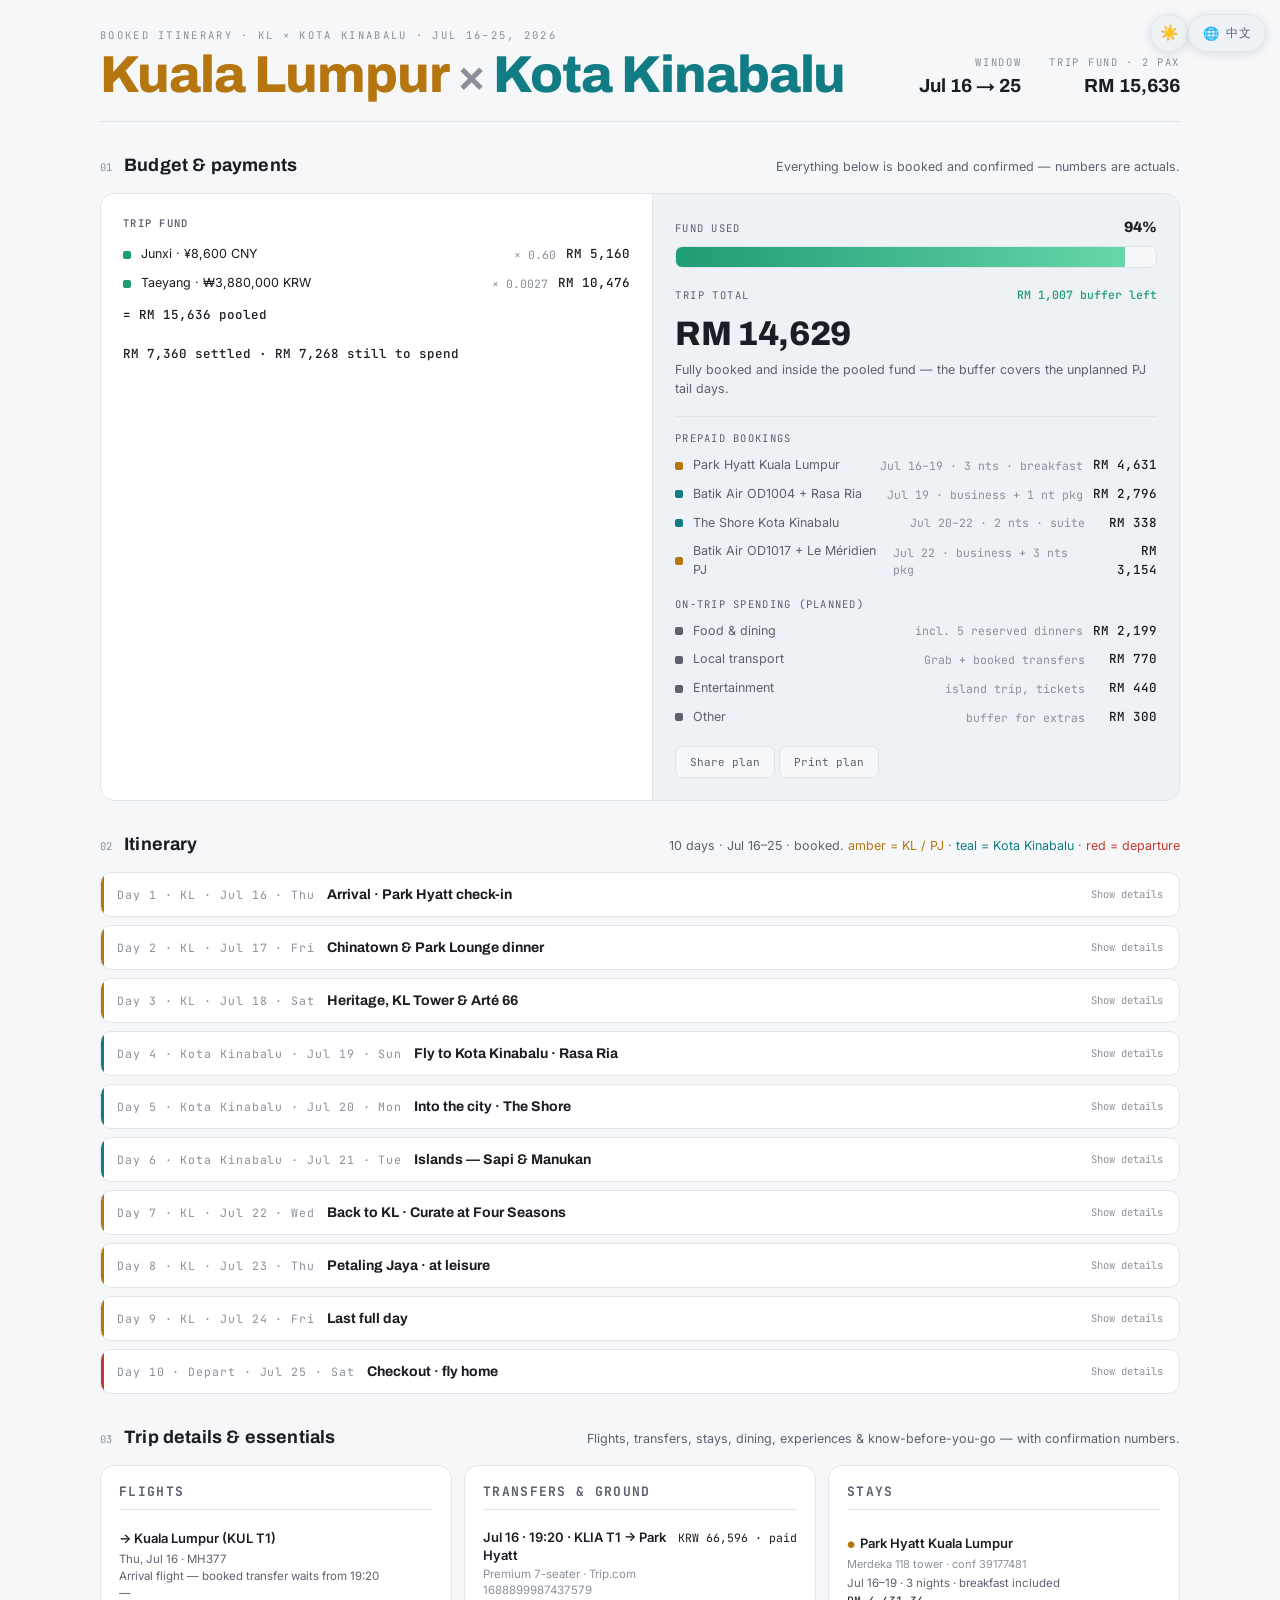
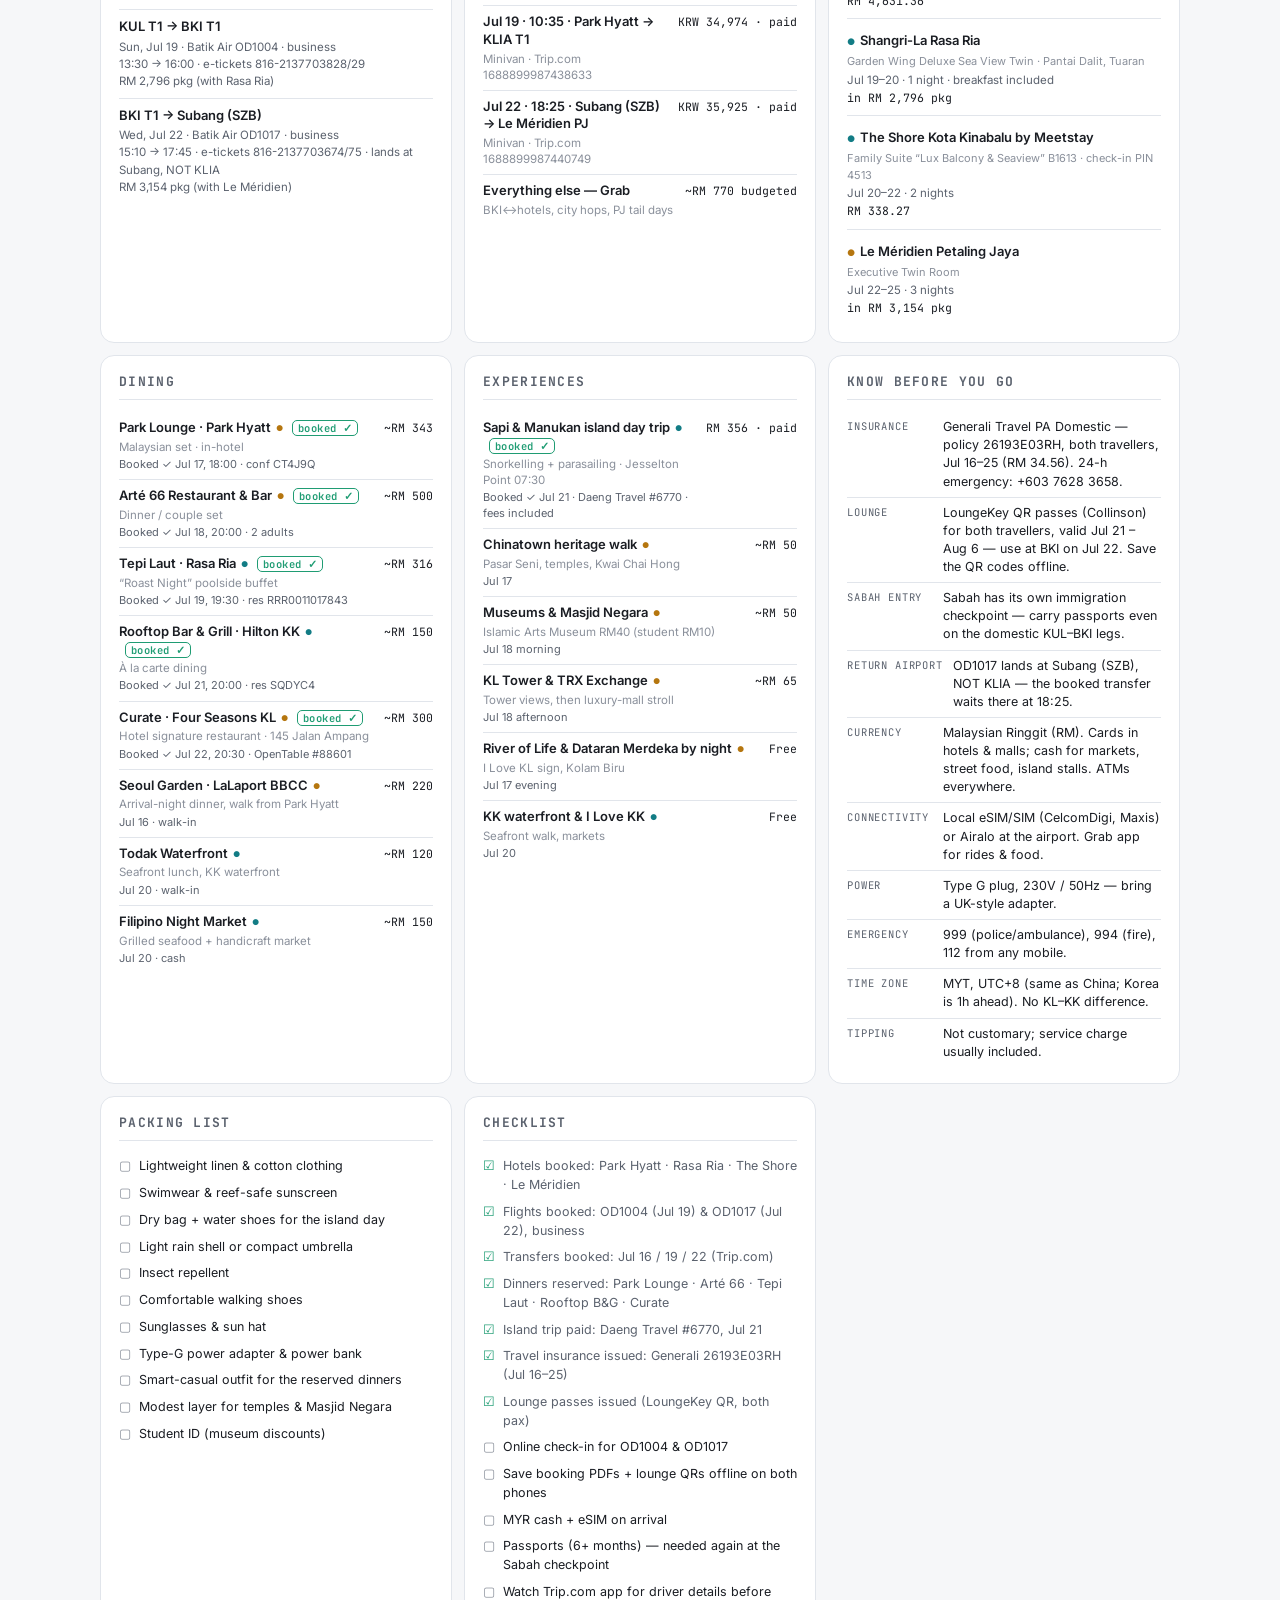
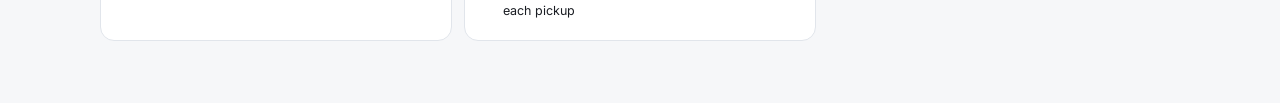
==== commit b1b0ddd3: "Convert planning console to booked-trip console (Jul 16–25) The trip is now fully booked; the site m" ====
--- a/index.html
+++ b/index.html
@@ -4,7 +4,7 @@
 <meta charset="UTF-8">
 <meta name="viewport" content="width=device-width, initial-scale=1.0">
 <meta name="theme-color" content="#101216">
-<title>KL × Kota Kinabalu — Luxury Trip Console</title>
+<title>KL × Kota Kinabalu — Booked Trip Console</title>
 <link rel="preconnect" href="https://fonts.googleapis.com">
 <link rel="preconnect" href="https://fonts.gstatic.com" crossorigin>
 <link href="https://fonts.googleapis.com/css2?family=Archivo:wght@500;600;700;800&family=Inter:wght@400;500;600&family=JetBrains+Mono:wght@400;500;700&display=swap" rel="stylesheet">
@@ -24,117 +24,42 @@
 
   <header class="top">
     <div>
-      <div class="eyebrow" data-i18n="header.eyebrow">AHP luxury console · KL × Kota Kinabalu · Jul 16–25</div>
+      <div class="eyebrow" data-i18n="header.eyebrow">Booked itinerary · KL × Kota Kinabalu · Jul 16–25, 2026</div>
       <h1><span class="a-kl" data-i18n="city.kl">Kuala Lumpur</span><span class="x">×</span><span class="a-pg" data-i18n="city.pg">Kota Kinabalu</span></h1>
     </div>
     <div class="meta">
       <div><span class="lab" data-i18n="meta.window">Window</span><br><span class="val" data-i18n="meta.windowVal">Jul 16 → 25</span></div>
     </div>
     <div class="meta" style="margin-left:0">
-      <div><span class="lab" data-i18n="meta.budget">Budget · 2 pax</span><br><span class="val mono" id="budgetHdr">RM 6,600</span></div>
+      <div><span class="lab" data-i18n="meta.budget">Trip fund · 2 pax</span><br><span class="val mono" id="budgetHdr">RM 15,636</span></div>
     </div>
   </header>
 
-  <!-- ===================== BUDGET CONSOLE ===================== -->
+  <!-- ===================== BUDGET & PAYMENTS ===================== -->
   <section id="console">
     <div class="shead">
-      <span class="n">01</span><h2 data-i18n="sec.console">Budget console</h2>
-      <span class="sub" data-i18n-html="console.sub">Pick a hotel per city + split the nights.</span>
+      <span class="n">01</span><h2 data-i18n="sec.console">Budget &amp; payments</h2>
+      <span class="sub" data-i18n-html="console.sub">Everything below is booked and confirmed — numbers are actuals.</span>
     </div>
     <div class="console">
       <div class="console-grid">
-        <div class="ctrls">
+        <div class="payside">
           <div class="ctrl">
-            <label><span data-i18n="budget.group">Your budgets</span></label>
-            <div class="paxrow">
-              <span class="paxlab" data-i18n="budget.you">Taeyang</span>
-              <input type="number" id="youAmt" min="0" value="2000000" inputmode="decimal" aria-label="Taeyang budget amount">
-              <select id="youCcy" aria-label="Taeyang currency">
-                <option value="KRW">KRW</option>
-                <option value="CNY">CNY</option>
-                <option value="MYR">MYR</option>
-              </select>
-            </div>
-            <div class="paxrow">
-              <span class="paxlab" data-i18n="budget.junxi">Junxi</span>
-              <input type="number" id="junxiAmt" min="0" value="0" inputmode="decimal" aria-label="Junxi budget amount">
-              <select id="junxiCcy" aria-label="Junxi currency">
-                <option value="KRW">KRW</option>
-                <option value="CNY">CNY</option>
-                <option value="MYR">MYR</option>
-              </select>
-            </div>
-
-            <div class="totaline mono" id="budgetTotalLine">= RM 6,600 total budget</div>
-          </div>
-
-          <div class="ctrl">
-            <label><span data-i18n="ctrl.split">Night split</span> <b><span id="splitTxt">4 KL · 3 KK</span></b></label>
-            <input type="range" id="split" min="2" max="5" step="1" value="4">
-            <div class="splitmarks">
-              <span class="kl" data-i18n="marks.moreKL">more KL</span>
-              <span data-i18n="marks.total7">7 nights · 8 days</span>
-              <span class="pg" data-i18n="marks.morePG">more KK</span>
-            </div>
+            <label><span data-i18n="fund.title">Trip fund</span></label>
+            <div id="fundRows"></div>
+            <div class="totaline mono" id="fundTotalLine">= RM 15,636 pooled</div>
           </div>
           <div class="ctrl">
-            <label>
-              <span data-i18n="ctrl.klHotel">Kuala Lumpur hotel</span>
-              <span class="rate-wrap">
-                <span class="r8r" data-i18n="rate.rm">RM</span>
-                <input type="number" id="klRateInp" class="rate-inp" value="950" min="0" step="10" inputmode="decimal" aria-label="KL hotel rate">
-                <span class="r8r" data-i18n="rate.perSuffix">/nt</span>
-              </span>
-            </label>
-              <div class="selrow">
-                <select id="klSel"></select>
-                <div class="selnote"><span class="kl">●</span> <span id="klArea"></span> <a id="klBookLink" class="booklink kl" href="#" target="_blank" rel="noopener" data-i18n="links.book">↗ book</a></div>
-              </div>
-          </div>
-          <div class="ctrl">
-            <label>
-              <span data-i18n="ctrl.pgHotel">Kota Kinabalu hotel</span>
-              <span class="rate-wrap">
-                <span class="r8r" data-i18n="rate.rm">RM</span>
-                <input type="number" id="pgRateInp" class="rate-inp" value="800" min="0" step="10" inputmode="decimal" aria-label="PG hotel rate">
-                <span class="r8r" data-i18n="rate.perSuffix">/nt</span>
-              </span>
-            </label>
-              <div class="selrow">
-                <select id="pgSel"></select>
-                <div class="selnote"><span class="pg">●</span> <span id="pgArea"></span> <a id="pgBookLink" class="booklink pg" href="#" target="_blank" rel="noopener" data-i18n="links.book">↗ book</a></div>
-              </div>
-          </div>
-          <div class="ctrl">
-            <label><span data-i18n="ctrl.itinerary">Itinerary costs</span> <b class="mono" id="dailyTxt">RM 0</b></label>
-          </div>
-
-          <div class="ctrl">
-            <label><span data-i18n="flights.group">Flights</span></label>
-            <div class="paxrow">
-              <span class="paxlab" data-i18n="flights.out">KUL → BKI</span>
-              <input type="number" id="flightOut" min="0" step="5" value="560" inputmode="decimal" aria-label="KUL to BKI flight">
-              <span class="paxlab" style="min-width:auto">MYR</span>
-            </div>
-            <div class="paxrow">
-              <span class="paxlab" data-i18n="flights.back">BKI → KUL</span>
-              <input type="number" id="flightBack" min="0" step="5" value="840" inputmode="decimal" aria-label="BKI to KUL flight">
-              <span class="paxlab" style="min-width:auto">MYR</span>
-            </div>
-          </div>
-
-
-          <div class="ctrl">
-            <button type="button" class="resetbtn" id="resetBtn" data-i18n="reset.btn">Reset to defaults</button>
+            <div class="totaline mono" id="payStatus"></div>
           </div>
         </div>
 
         <div class="readout">
           <div class="gauge-lab">
-            <span class="t" data-i18n="readout.used">Budget used</span>
+            <span class="t" data-i18n="readout.used">Fund used</span>
             <span class="pct mono" id="pctTxt">0%</span>
           </div>
-          <div class="gauge"><div class="gfill" id="gfill"></div><div class="gredline" id="redline"></div></div>
+          <div class="gauge"><div class="gfill" id="gfill"></div></div>
 
           <div class="total-row">
             <span class="k" data-i18n="readout.total">Trip total</span>
@@ -155,62 +80,18 @@
   <section id="itin">
     <div class="shead">
       <span class="n">02</span><h2 data-i18n="sec.itin">Itinerary</h2>
-      <span class="sub" data-i18n-html="itin.sub">8 days total — 7 hotel nights + 1 day together. Re-flows with the night split. <span style="color:var(--kl)">amber = KL</span> · <span style="color:var(--pg)">teal = Kota Kinabalu</span></span>
+      <span class="sub" data-i18n-html="itin.sub">10 days · Jul 16–25 · booked.</span>
     </div>
     <div class="daysDetail" id="daysDetail"></div>
   </section>
-
 
   <!-- ===================== TRIP DETAILS ===================== -->
   <section id="details">
     <div class="shead">
       <span class="n">03</span><h2 data-i18n="sec.details">Trip details &amp; essentials</h2>
-      <span class="sub" data-i18n="details.sub">Flights, transport, stays, dining, experiences &amp; know-before-you-go.</span>
+      <span class="sub" data-i18n="details.sub">Flights, transfers, stays, dining, experiences &amp; know-before-you-go — with confirmation numbers.</span>
     </div>
     <div class="detailgrid" id="detailgrid"></div>
-  </section>
-
-  <!-- ===================== KL AHP ===================== -->
-  <section id="ahp-kl">
-    <div class="shead">
-      <span class="n">04</span><h2 data-i18n="sec.ahpKL">AHP — Kuala Lumpur</h2>
-      <span class="sub" data-i18n-html="ahpKL.sub">Bar length = weighted score (0–10). Segments show <em>why</em>.</span>
-    </div>
-    <div class="ahp kl">
-      <div class="legend" id="legendKL"></div>
-      <div id="barsKL"></div>
-    </div>
-  </section>
-
-  <!-- ===================== PENANG AHP ===================== -->
-  <section id="ahp-pg">
-    <div class="shead">
-      <span class="n">05</span><h2 data-i18n="sec.ahpPG">AHP — Kota Kinabalu</h2>
-      <span class="sub" data-i18n-html="ahpPG.sub">Same weights. Island resorts win on luxury but lose Location &amp; Value — see note.</span>
-    </div>
-    <div class="ahp pg">
-      <div class="legend" id="legendPG"></div>
-      <div id="barsPG"></div>
-    </div>
-  </section>
-
-  <!-- ===================== METHOD ===================== -->
-  <section id="method">
-    <div class="shead"><span class="n">06</span><h2 data-i18n="sec.method">Method &amp; caveats</h2></div>
-    <div class="notes">
-      <h3 data-i18n="method.h3">Luxury-tilted weights · pairwise AHP · CR = 0.004 (consistent)</h3>
-      <div class="wgrid" id="wgrid"></div>
-      <p id="methodP1"><b style="color:var(--ink)">Core + alpha.</b> Taeyang's ₩2,000,000 core (≈ RM6,600) covers roughly one flagship, not two. The AHP winners — <span style="color:var(--kl)">Mandarin Oriental</span> (KLCC, ~RM950) + <span style="color:var(--pg)">Shangri-La Tanjung Aru</span> (~RM800) — run ~RM10,400 all-in for two over 7 nights / 8 days together; the ~RM3,800 gap is Taeyang's alpha. Swap MO for <span style="color:var(--kl)">Park Hyatt</span> (Merdeka 118, ~RM1,600) only for the ultra-splurge — it is AHP #3 here and lifts the KL bill ~70%.</p>
-      <p id="methodP2"><b style="color:var(--ink)">Island, beach, or city?</b> Re-weighting cut Value to 0.10 and kept Location at 0.16, so the verdict still favours the mainland: <span style="color:var(--pg)">Tanjung Aru</span> is the one pick that is genuinely beachfront <em>and</em> 15 min from town and the airport. <span style="color:var(--pg)">Gaya Island</span> &amp; <span style="color:var(--pg)">Bunga Raya</span> edge it on raw luxury but lose on access (boat-only) and value.</p>
-      <p data-i18n-html="method.p3"><b>Factcheck flags:</b> Gaya Island &amp; Bunga Raya are boat-access only from Jesselton Point (~15–20 min) — no walk-in or late arrivals. Nexus Karambunai is ~45 min out, effectively stay-put. Park Hyatt KL is in Merdeka 118 (not KLCC) and budget-breaking at ~RM1,600. City hotels (Hyatt Centric, Le Méridien, Hilton) have rooftop pools but no swimmable beach.</p>
-      <p data-i18n-html="method.weather"><b style="color:var(--ink)">Weather &amp; packing.</b> July in KL &amp; Kota Kinabalu: hot (28–33°C), humid, short afternoon downpours; Sabah seas are usually calm — good for island hopping. Pack: linen/cotton, swimwear &amp; reef-safe sunscreen, rain shell, insect repellent, walking shoes, Type-G adapter.</p>
-      <div class="pillbar">
-        <span class="pill">1 KRW = 0.0033 MYR</span>
-        <span class="pill" data-i18n="pill.flights">flights KUL↔BKI ~2h 45m</span>
-        <span class="pill" data-i18n="pill.rates">rates = approx, Jul 2026</span>
-      </div>
-      <div class="disclaim" data-i18n="method.disclaim">Nightly rates are representative July-2026 estimates (researched Jun 2026 across Booking / Agoda / KAYAK / official sites) and move with dates/availability — confirm at booking. The Value criterion is derived directly from price (Value = C ÷ rate), so editing a rate re-scores that hotel live. Ratings = Google, fetched Jun 2026. Adjust the weights and the order shifts.</div>
-    </div>
   </section>
 
 </div>
--- a/assets/css/styles.css
+++ b/assets/css/styles.css
@@ -445,6 +445,17 @@
 .staycard .booklink.kl:hover{color:var(--kl)} .staycard .booklink.pg:hover{color:var(--pg)}
 @media(max-width:640px){ .detailgrid{grid-template-columns:1fr} }
 
+/* ---------- booked-console additions ---------- */
+.payside{padding:22px 22px 24px;border-right:1px solid var(--line)}
+@media(max-width:820px){.payside{border-right:0;border-bottom:1px solid var(--line)}}
+@media(max-width:560px){.payside{padding:18px 16px 20px}}
+.payside .brow .name{color:var(--ink)}
+.bd-group{font-family:'JetBrains Mono','PingFang SC','Microsoft YaHei',monospace;font-size:var(--fs-label);letter-spacing:.12em;text-transform:uppercase;color:var(--mut);margin:12px 0 4px}
+.breakdown .bd-group:first-child{margin-top:0}
+.bookedchip{font-family:'JetBrains Mono','PingFang SC','Microsoft YaHei',monospace;font-size:var(--fs-label);letter-spacing:.04em;color:var(--green);border:1px solid var(--green);border-radius:5px;padding:0 5px;margin-left:6px;white-space:nowrap}
+.dc-check.done span:last-child{color:var(--mut)}
+.dc-check.done .gly{color:var(--green)}
+
 /* ---------- print additions ---------- */
 @media print{
   .dday-body{display:block!important}
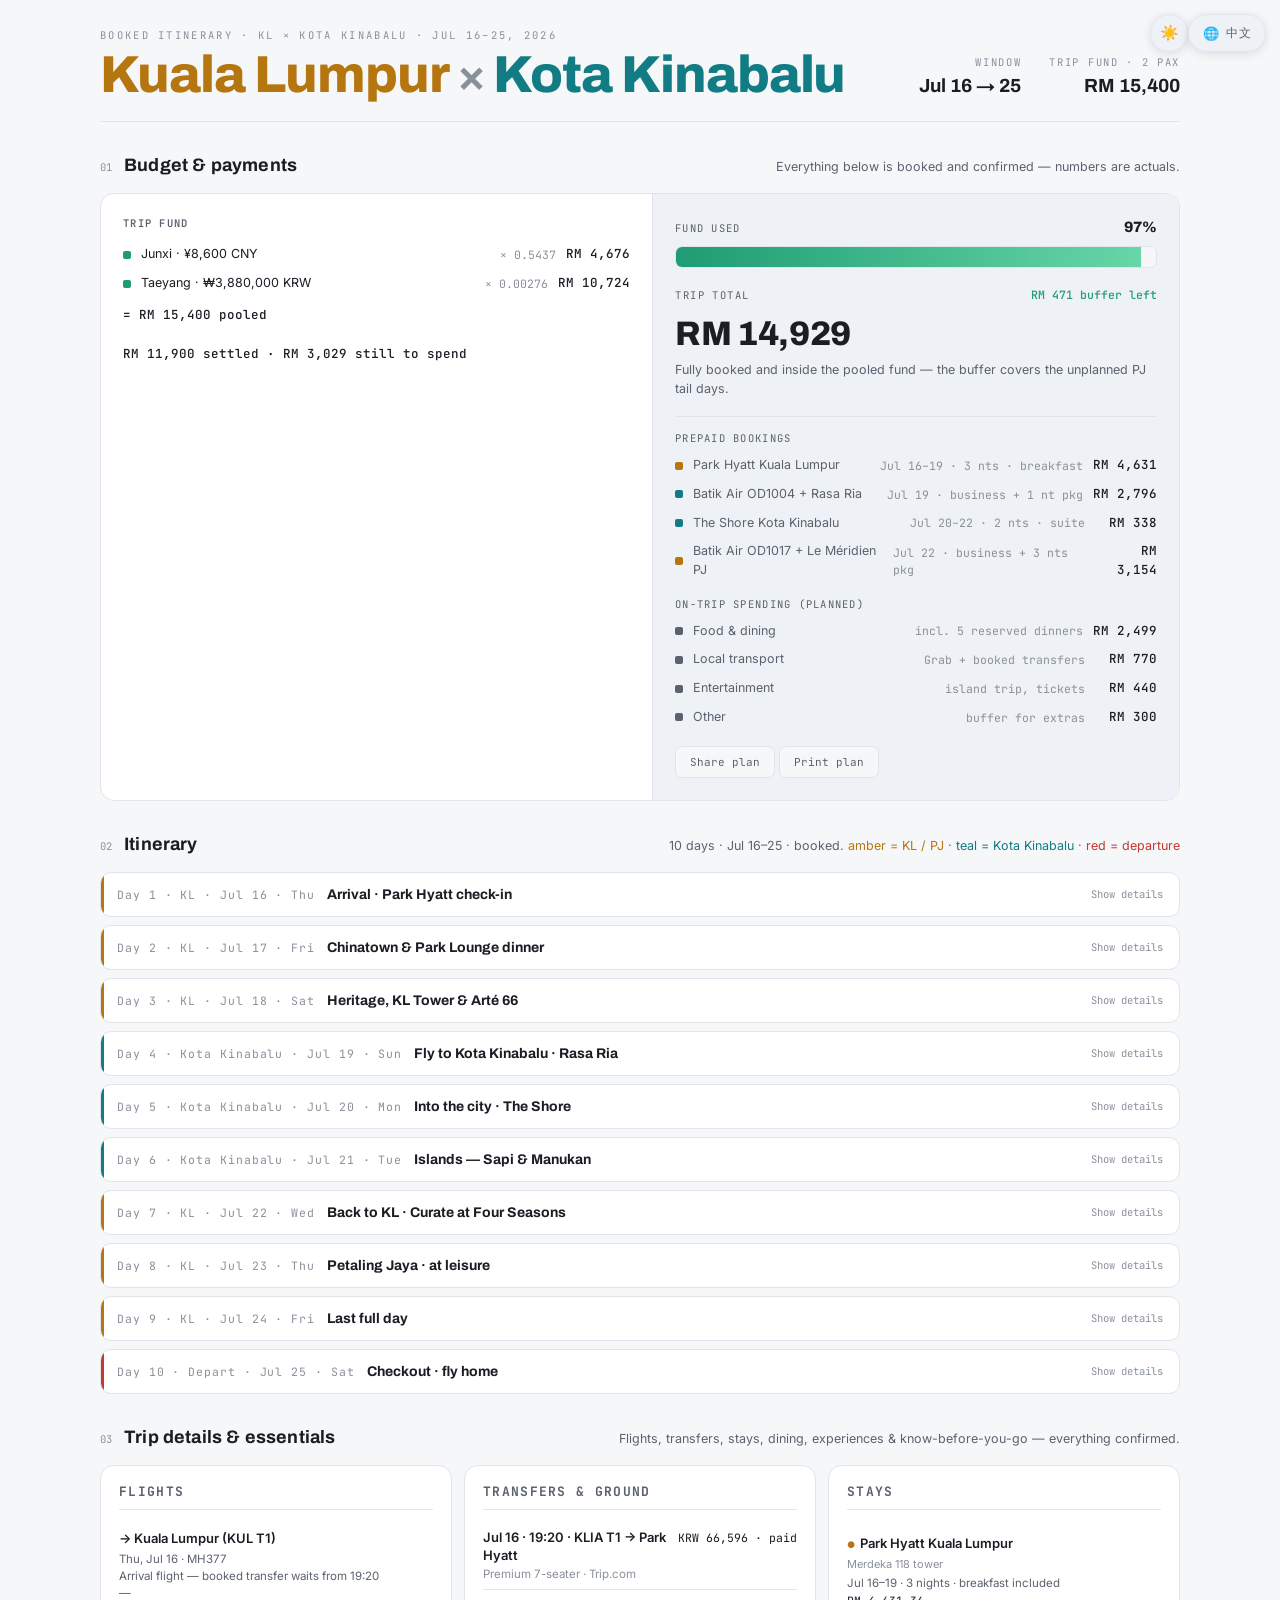
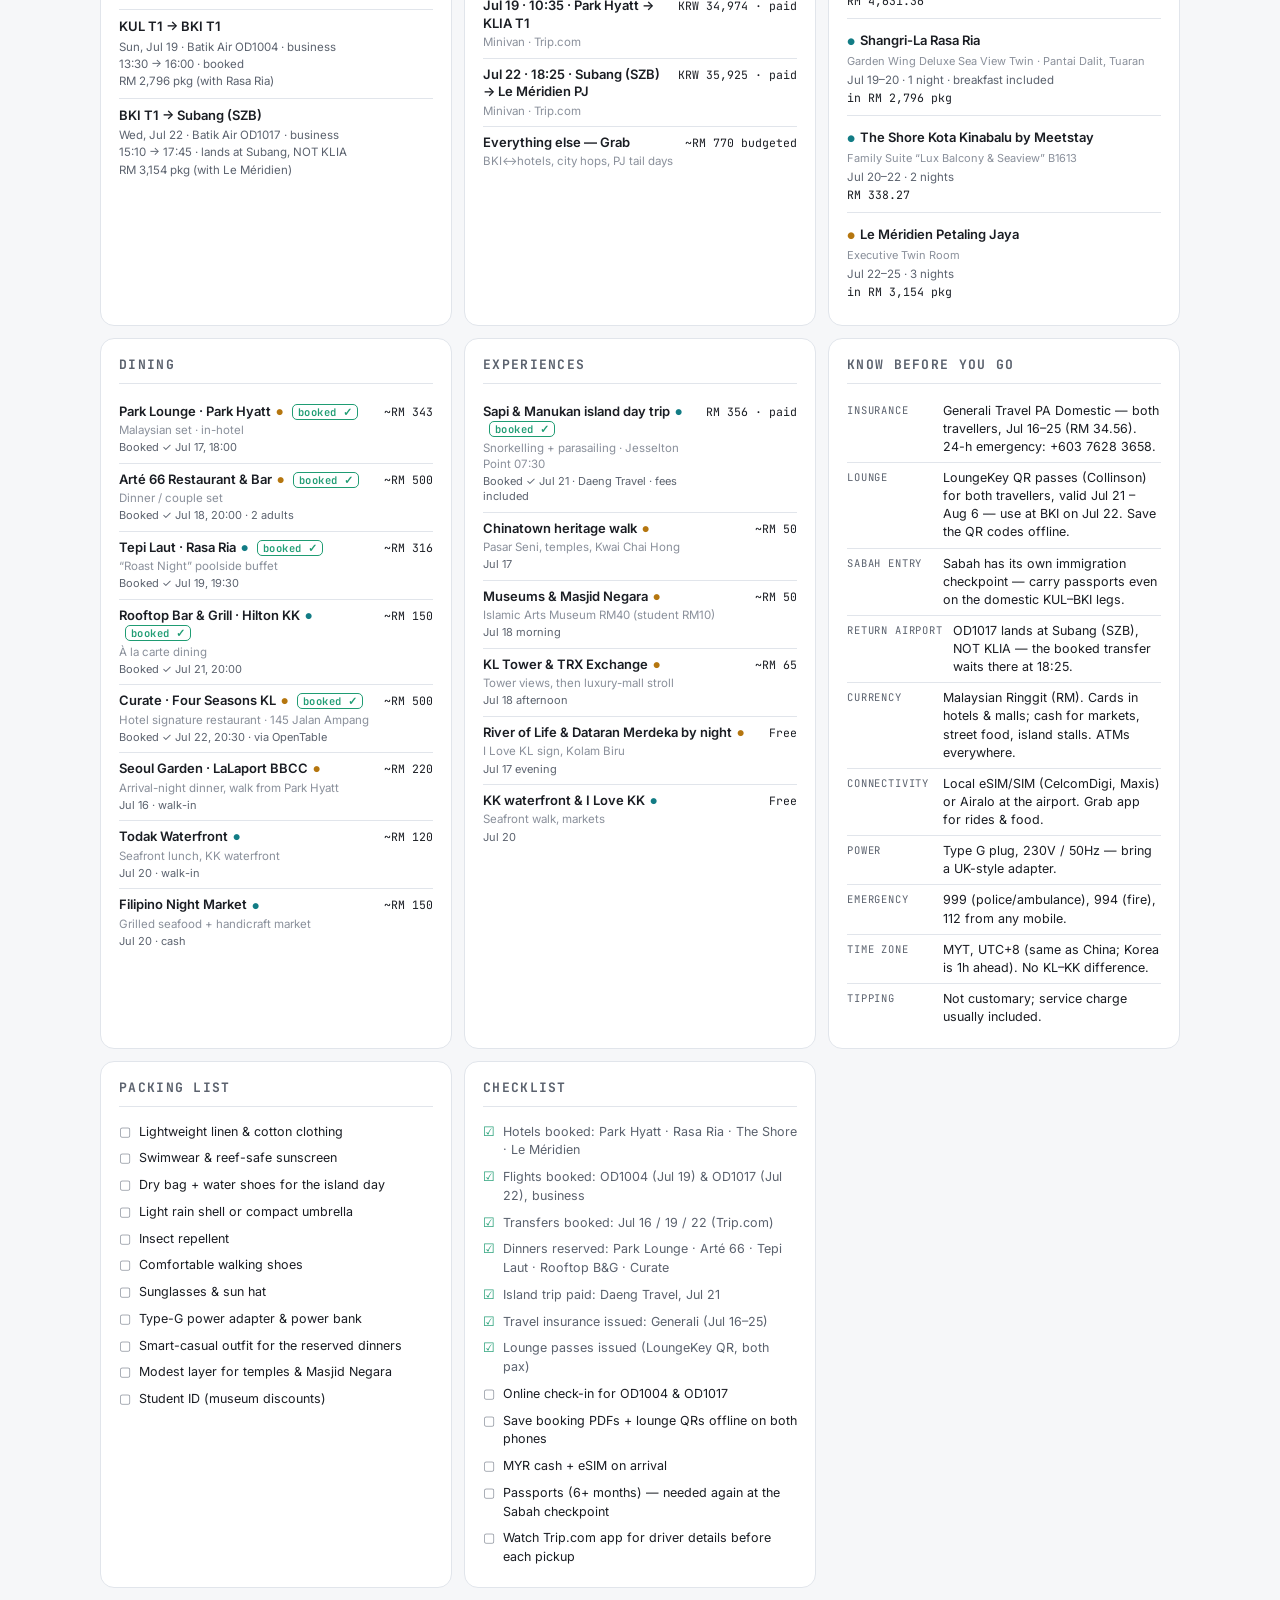
==== commit 0a3966dd: "Sync money figures to revised plan Food & dining 2,199 → 2,499 (Curate ~RM500, Jul 22 day total RM77" ====
--- a/index.html
+++ b/index.html
@@ -31,7 +31,7 @@
       <div><span class="lab" data-i18n="meta.window">Window</span><br><span class="val" data-i18n="meta.windowVal">Jul 16 → 25</span></div>
     </div>
     <div class="meta" style="margin-left:0">
-      <div><span class="lab" data-i18n="meta.budget">Trip fund · 2 pax</span><br><span class="val mono" id="budgetHdr">RM 15,636</span></div>
+      <div><span class="lab" data-i18n="meta.budget">Trip fund · 2 pax</span><br><span class="val mono" id="budgetHdr">RM 15,400</span></div>
     </div>
   </header>
 
@@ -47,7 +47,7 @@
           <div class="ctrl">
             <label><span data-i18n="fund.title">Trip fund</span></label>
             <div id="fundRows"></div>
-            <div class="totaline mono" id="fundTotalLine">= RM 15,636 pooled</div>
+            <div class="totaline mono" id="fundTotalLine">= RM 15,400 pooled</div>
           </div>
           <div class="ctrl">
             <div class="totaline mono" id="payStatus"></div>
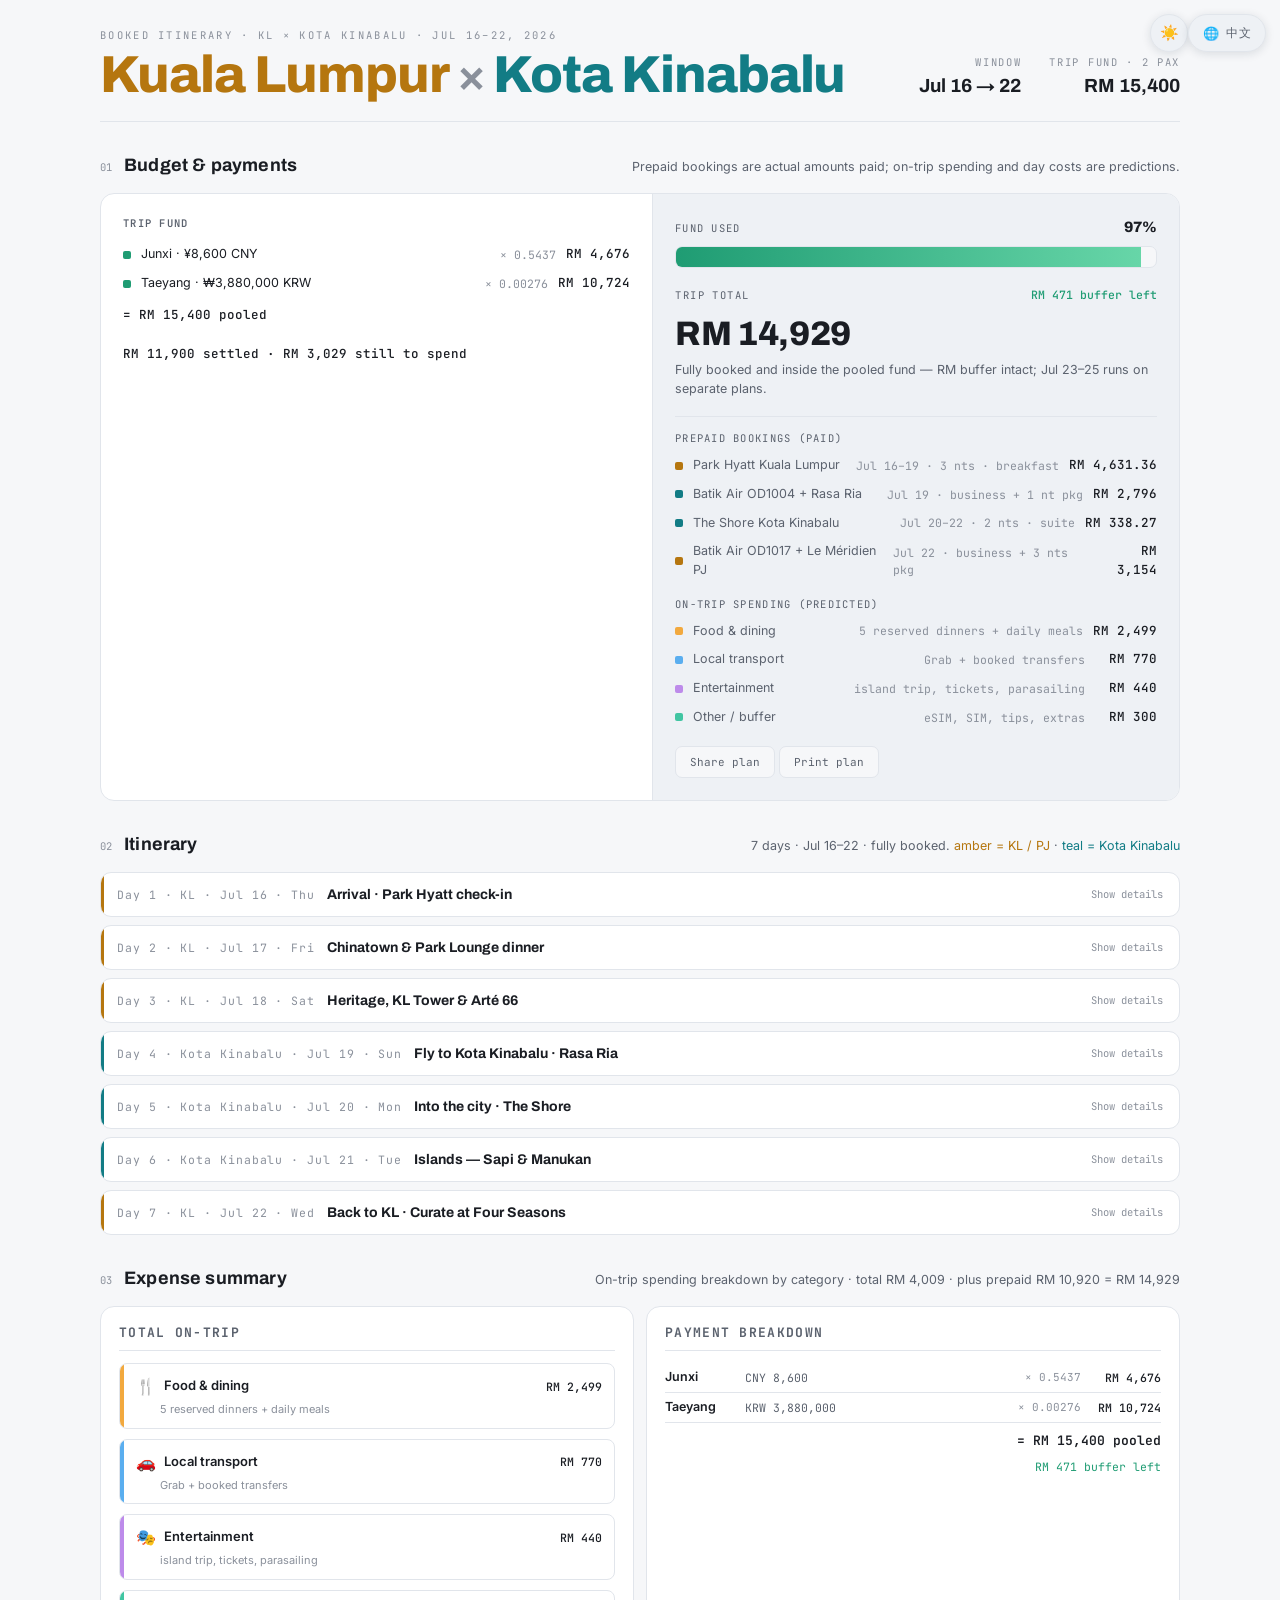
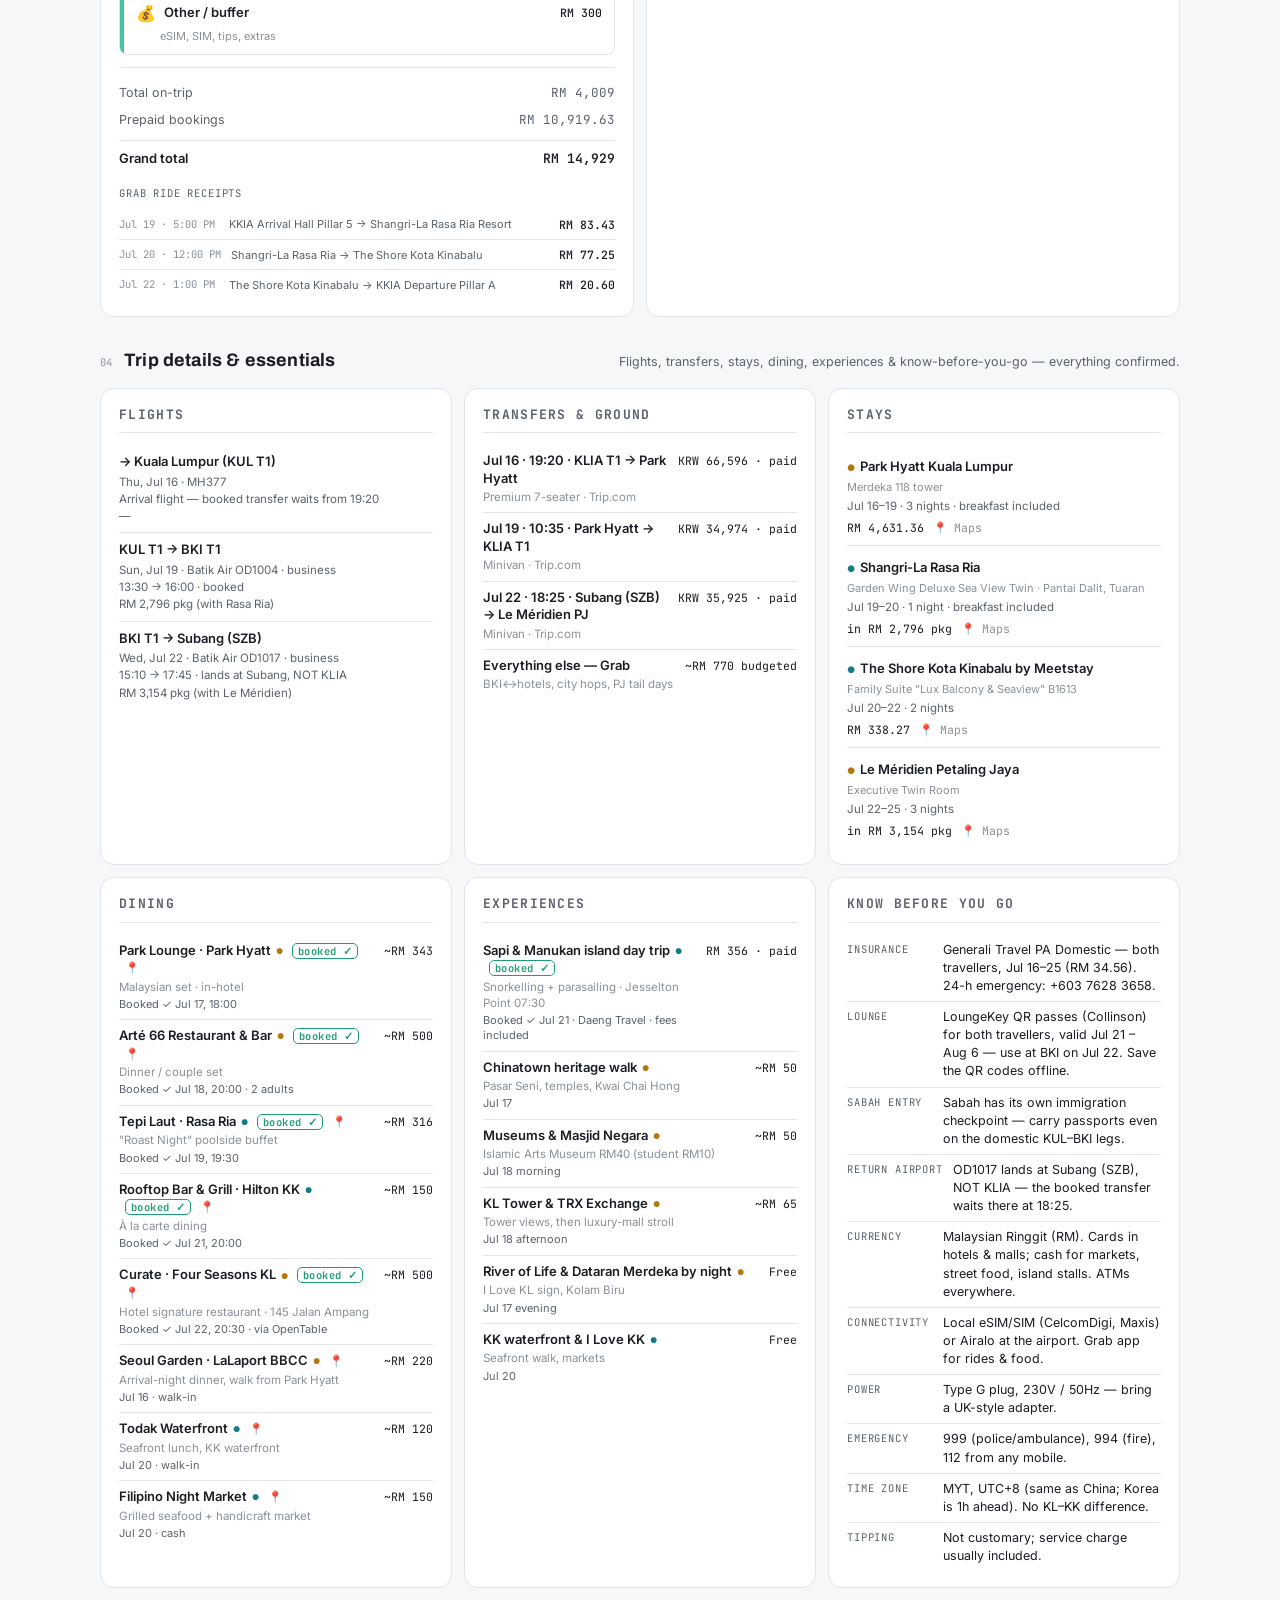
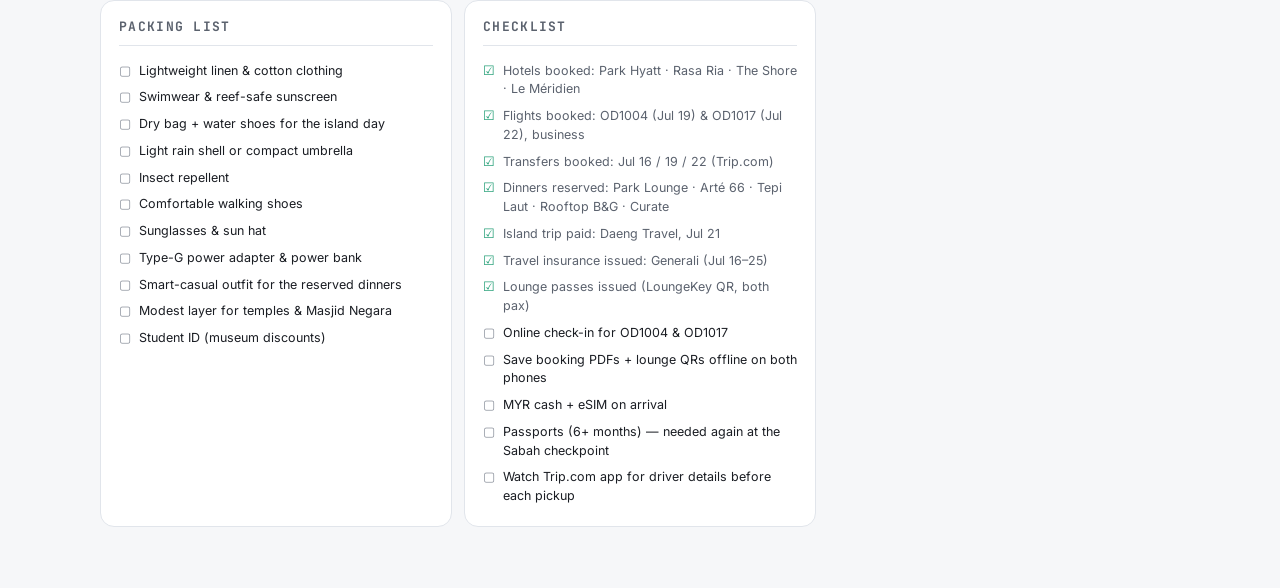
==== commit 64e218d3: "Add venue images, map links, and expense summary - Split ITIN entries to give 29 venues individual G" ====
--- a/index.html
+++ b/index.html
@@ -24,11 +24,11 @@
 
   <header class="top">
     <div>
-      <div class="eyebrow" data-i18n="header.eyebrow">Booked itinerary · KL × Kota Kinabalu · Jul 16–25, 2026</div>
+      <div class="eyebrow" data-i18n="header.eyebrow">Booked itinerary · KL × Kota Kinabalu · Jul 16–22, 2026</div>
       <h1><span class="a-kl" data-i18n="city.kl">Kuala Lumpur</span><span class="x">×</span><span class="a-pg" data-i18n="city.pg">Kota Kinabalu</span></h1>
     </div>
     <div class="meta">
-      <div><span class="lab" data-i18n="meta.window">Window</span><br><span class="val" data-i18n="meta.windowVal">Jul 16 → 25</span></div>
+      <div><span class="lab" data-i18n="meta.window">Window</span><br><span class="val" data-i18n="meta.windowVal">Jul 16 → 22</span></div>
     </div>
     <div class="meta" style="margin-left:0">
       <div><span class="lab" data-i18n="meta.budget">Trip fund · 2 pax</span><br><span class="val mono" id="budgetHdr">RM 15,400</span></div>
@@ -80,15 +80,33 @@
   <section id="itin">
     <div class="shead">
       <span class="n">02</span><h2 data-i18n="sec.itin">Itinerary</h2>
-      <span class="sub" data-i18n-html="itin.sub">10 days · Jul 16–25 · booked.</span>
+      <span class="sub" data-i18n-html="itin.sub">7 days · Jul 16–22 · fully booked. <span style="color:var(--kl)">amber = KL / PJ</span> · <span style="color:var(--pg)">teal = Kota Kinabalu</span></span>
     </div>
     <div class="daysDetail" id="daysDetail"></div>
+  </section>
+
+  <!-- ===================== EXPENSE & PAYMENT SUMMARY ===================== -->
+  <section id="expenses">
+    <div class="shead">
+      <span class="n">03</span><h2 data-i18n="sec.expenses">Expense summary</h2>
+      <span class="sub" data-i18n-html="expenses.sub">On-trip spending breakdown by category · total RM 4,009 · plus prepaid RM 10,920 = RM 14,929</span>
+    </div>
+    <div class="expenses-grid">
+      <div class="expcard">
+        <h4 data-i18n="expense.total">On-trip spending</h4>
+        <div id="expenseDetail"></div>
+      </div>
+      <div class="expcard">
+        <h4 data-i18n="payment.title">Payment breakdown</h4>
+        <div id="paymentDetail"></div>
+      </div>
+    </div>
   </section>
 
   <!-- ===================== TRIP DETAILS ===================== -->
   <section id="details">
     <div class="shead">
-      <span class="n">03</span><h2 data-i18n="sec.details">Trip details &amp; essentials</h2>
+      <span class="n">04</span><h2 data-i18n="sec.details">Trip details &amp; essentials</h2>
       <span class="sub" data-i18n="details.sub">Flights, transfers, stays, dining, experiences &amp; know-before-you-go — with confirmation numbers.</span>
     </div>
     <div class="detailgrid" id="detailgrid"></div>
--- a/assets/css/styles.css
+++ b/assets/css/styles.css
@@ -488,4 +488,79 @@
   .staycard .sc-area,.staycard .sc-line{font-size:9px!important;color:#333!important}
   .staycard .booklink{display:none!important}
   .dday-cost{border-top-color:#ccc!important}
-}+}
+
+/* ---------- enhanced itinerary: type icons, costs, map links ---------- */
+.idcheck{font-size:11px;margin-left:6px;filter:grayscale(0)}
+.seg-done .segtxt{color:var(--ink)}
+.idcost{font-family:"JetBrains Mono","PingFang SC","Microsoft YaHei",monospace;font-size:var(--fs-label);color:var(--green);
+  background:rgba(63,191,143,.12);border:1px solid rgba(63,191,143,.25);border-radius:5px;
+  padding:1px 6px;margin-left:6px;white-space:nowrap;font-variant-numeric:tabular-nums}
+.iconfirm{font-family:"JetBrains Mono","PingFang SC","Microsoft YaHei",monospace;font-size:var(--fs-label);color:var(--mut);
+  border:1px solid var(--line);border-radius:4px;padding:1px 5px;margin-left:6px;white-space:nowrap}
+.imap{display:inline-flex;align-items:center;gap:2px;margin-left:6px;font-size:11px;text-decoration:none;
+  color:var(--dim);transition:color .15s;white-space:nowrap}
+.imap:hover{color:var(--pg)}
+.dday-map{display:inline-block;font-family:"JetBrains Mono","PingFang SC","Microsoft YaHei",monospace;
+  font-size:var(--fs-label);text-decoration:none;color:var(--dim);margin-left:auto;
+  transition:color .15s;white-space:nowrap}
+.dday-map:hover{color:var(--pg)}
+.dday-flight-head{font-family:"JetBrains Mono","PingFang SC","Microsoft YaHei",monospace;
+  font-size:var(--fs-label);letter-spacing:.1em;text-transform:uppercase;
+  color:var(--mut);margin-bottom:6px}
+.dday .verifylink{display:inline-block;margin-top:6px;font-size:var(--fs-fine);
+  text-decoration:none;color:var(--pg);transition:opacity .15s}
+.dday .verifylink:hover{opacity:.8}
+
+/* ---------- expense summary section ---------- */
+.expenses-grid{display:grid;grid-template-columns:1fr 1fr;gap:12px;margin-top:12px}
+@media(max-width:760px){.expenses-grid{grid-template-columns:1fr}}
+.expcard{background:var(--panel);border:1px solid var(--line);border-radius:var(--r);padding:16px 18px}
+.expcard h4{font-family:"JetBrains Mono","PingFang SC","Microsoft YaHei",monospace;font-size:var(--fs-name);
+  font-weight:700;color:var(--mut);letter-spacing:.1em;text-transform:uppercase;
+  margin:0 0 12px;padding-bottom:8px;border-bottom:1px solid var(--line)}
+.expcat{display:flex;gap:0;margin-bottom:10px;border-radius:8px;overflow:hidden;
+  border:1px solid var(--line)}
+.expcat-bar{width:4px;flex:none}
+.expcat-body{padding:10px 12px;flex:1}
+.expcat-head{display:flex;align-items:center;gap:8px}
+.expcat-icon{font-size:16px;flex:none}
+.expcat-name{font-size:var(--fs-name);font-weight:600;color:var(--ink)}
+.expcat-amt{font-size:var(--fs-mono);color:var(--ink);margin-left:auto;font-weight:500}
+.expcat-sub{font-size:var(--fs-fine);color:var(--dim);margin-top:3px;padding-left:24px}
+.exptotal{margin-top:12px;padding-top:12px;border-top:1px solid var(--line)}
+.exptotal-row{display:flex;justify-content:space-between;align-items:center;
+  padding:4px 0;font-size:var(--fs-body);color:var(--mut)}
+.exptotal-row.grand{font-weight:600;color:var(--ink);font-size:var(--fs-name);
+  padding-top:8px;margin-top:6px;border-top:1px solid var(--line)}
+.expsubhead{font-family:"JetBrains Mono","PingFang SC","Microsoft YaHei",monospace;
+  font-size:var(--fs-label);letter-spacing:.08em;text-transform:uppercase;
+  color:var(--mut);margin:14px 0 8px}
+.grabrow{display:flex;align-items:center;gap:10px;padding:6px 0;
+  border-bottom:1px solid var(--line);font-size:var(--fs-body)}
+.grabrow:last-child{border-bottom:none}
+.grabdate{font-family:"JetBrains Mono","PingFang SC","Microsoft YaHei",monospace;
+  font-size:var(--fs-label);color:var(--dim);min-width:100px;flex:none}
+.grabroute{color:var(--mut);flex:1;min-width:0;font-size:var(--fs-fine)}
+.grabcost{font-size:var(--fs-mono);color:var(--ink);font-weight:500;flex:none}
+
+/* ---------- payment breakdown ---------- */
+.payrow{display:flex;align-items:center;gap:10px;padding:5px 0;
+  font-size:var(--fs-body);border-bottom:1px solid var(--line)}
+.payrow:last-child{border-bottom:none}
+.payname{font-weight:600;color:var(--ink);min-width:70px}
+.paycur{color:var(--mut);font-size:var(--fs-mono)}
+.payrate{color:var(--dim);font-size:var(--fs-fine);margin-left:auto}
+.paymyr{color:var(--ink);font-weight:500;min-width:70px;text-align:right;font-size:var(--fs-mono)}
+.paytotal{font-size:var(--fs-name);font-weight:600;color:var(--ink);padding:8px 0;text-align:right}
+
+/* ---------- venue thumbnail images ---------- */
+.vnthumb{display:inline-flex;align-items:center;justify-content:center;
+  width:42px;height:28px;flex-shrink:0;border-radius:4px;
+  text-decoration:none;transition:transform .15s ease,box-shadow .15s ease;
+  margin-right:8px;box-shadow:0 1px 3px rgba(0,0,0,.12)}
+.vnthumb:hover{transform:scale(1.12);box-shadow:0 2px 8px rgba(0,0,0,.18)}
+.vnthumb span{font-size:14px;line-height:1;filter:drop-shadow(0 1px 1px rgba(0,0,0,.15))}
+.seg{display:flex;align-items:flex-start;gap:0}
+.seg-inner{flex:1;min-width:0;display:flex;flex-wrap:wrap;align-items:baseline;gap:4px}
+.paydiff{font-size:var(--fs-mono);color:var(--green);text-align:right;padding-bottom:4px}
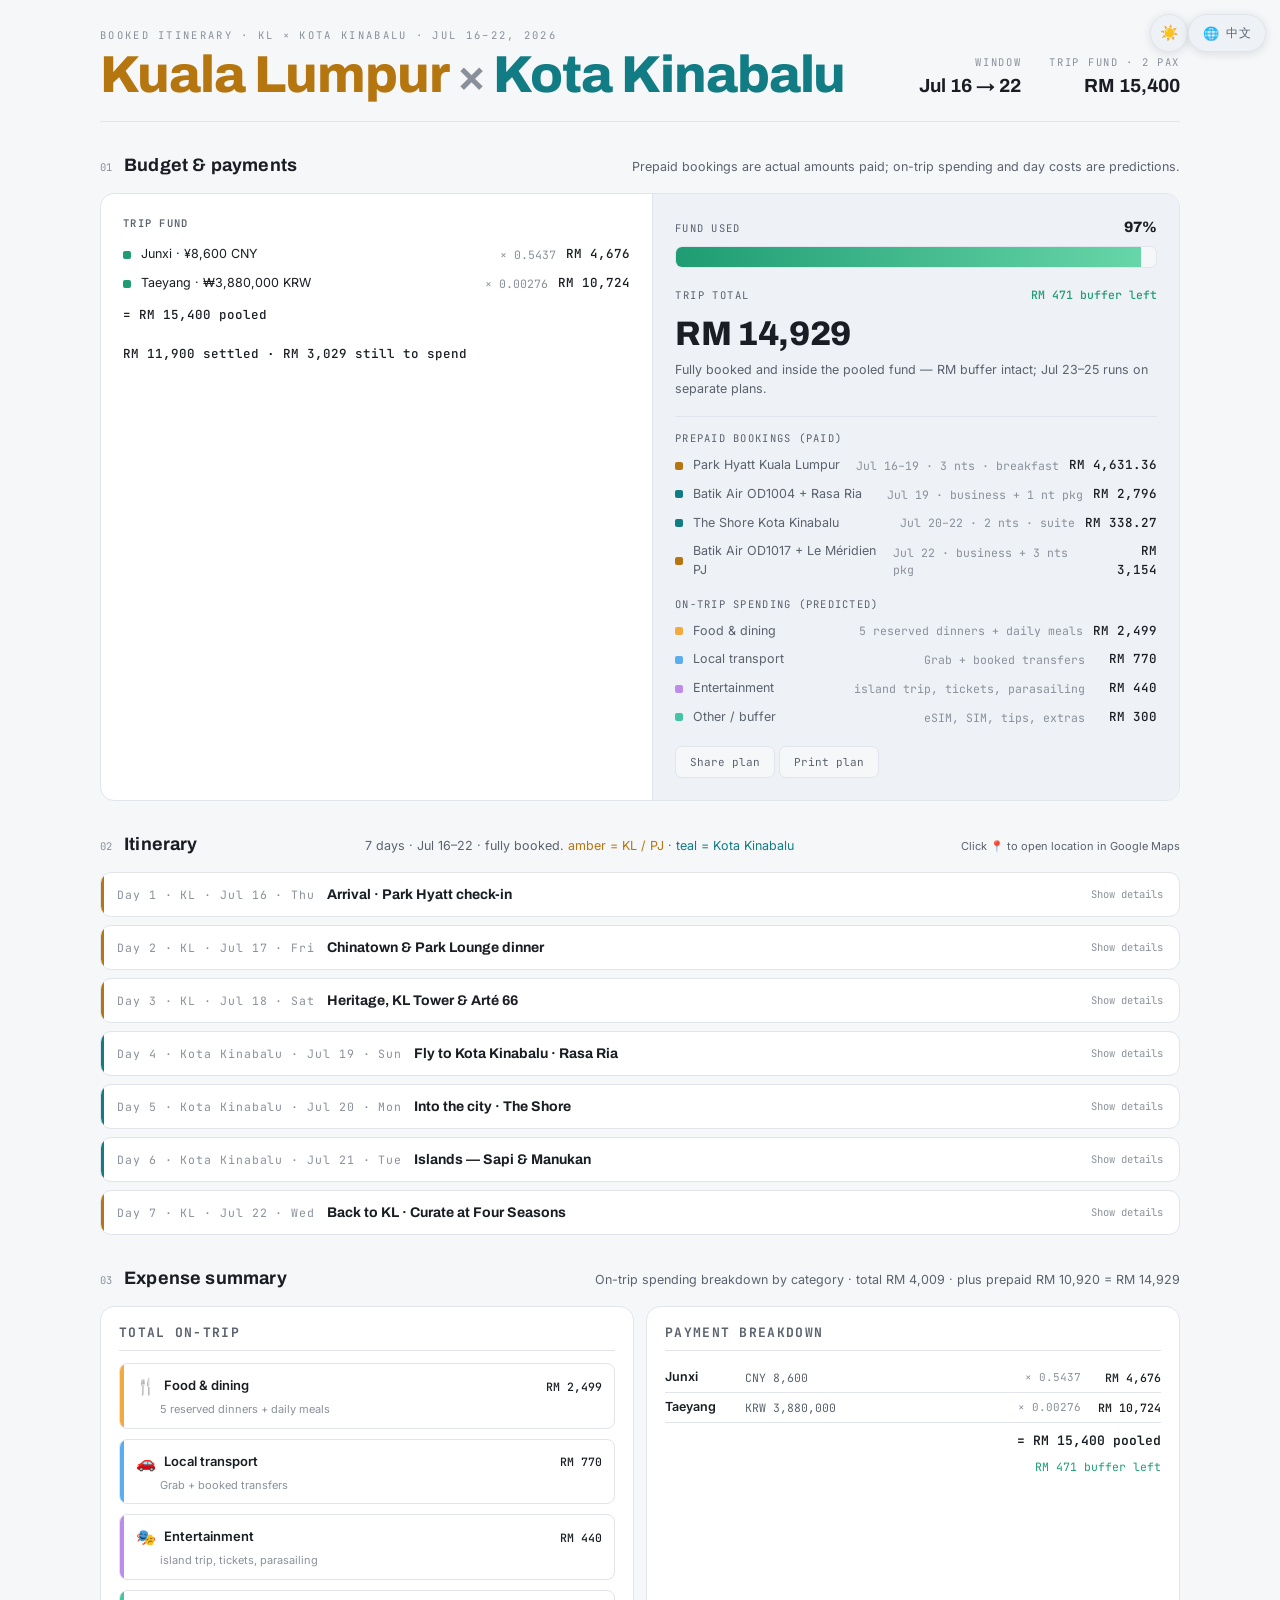
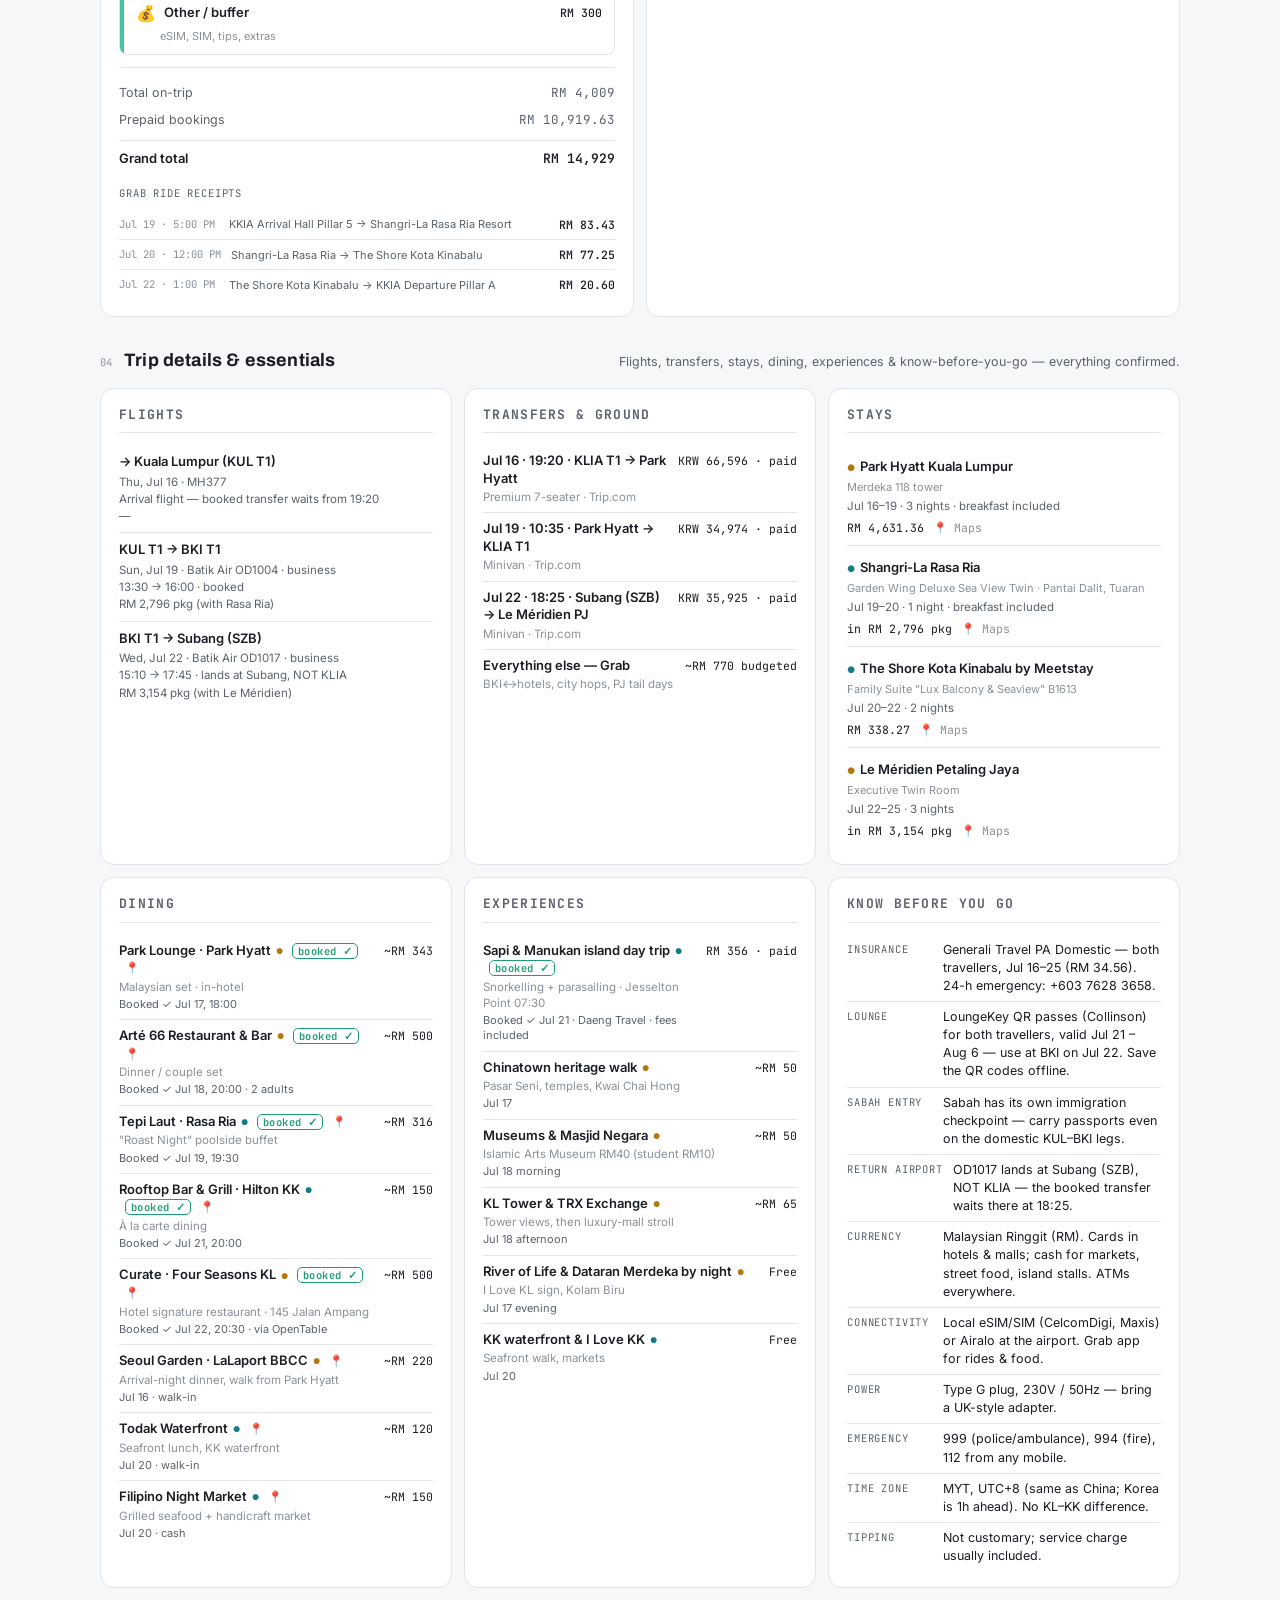
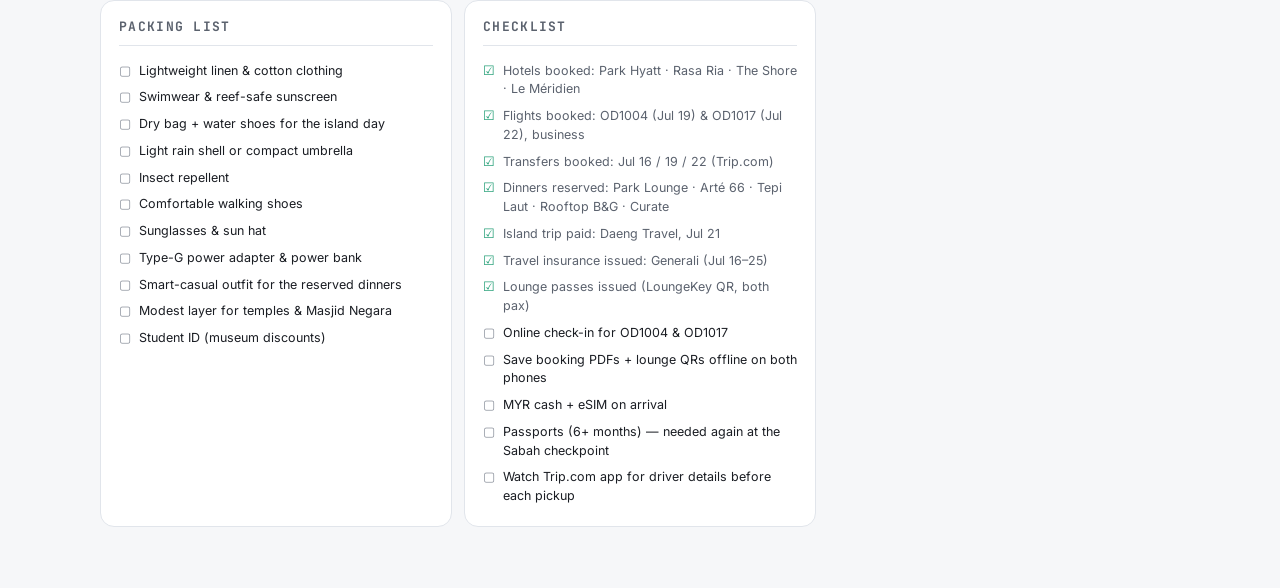
==== commit 0a287642: "Add 'Click 📍 to open location in Google Maps' hint under itinerary" ====
--- a/index.html
+++ b/index.html
@@ -81,6 +81,7 @@
     <div class="shead">
       <span class="n">02</span><h2 data-i18n="sec.itin">Itinerary</h2>
       <span class="sub" data-i18n-html="itin.sub">7 days · Jul 16–22 · fully booked. <span style="color:var(--kl)">amber = KL / PJ</span> · <span style="color:var(--pg)">teal = Kota Kinabalu</span></span>
+      <span class="sub" style="margin-top:4px;font-size:var(--fs-fine)" data-i18n="itin.hint">Click 📍 to open location in Google Maps</span>
     </div>
     <div class="daysDetail" id="daysDetail"></div>
   </section>
--- a/assets/css/styles.css
+++ b/assets/css/styles.css
@@ -553,14 +553,4 @@
 .payrate{color:var(--dim);font-size:var(--fs-fine);margin-left:auto}
 .paymyr{color:var(--ink);font-weight:500;min-width:70px;text-align:right;font-size:var(--fs-mono)}
 .paytotal{font-size:var(--fs-name);font-weight:600;color:var(--ink);padding:8px 0;text-align:right}
-
-/* ---------- venue thumbnail images ---------- */
-.vnthumb{display:inline-flex;align-items:center;justify-content:center;
-  width:42px;height:28px;flex-shrink:0;border-radius:4px;
-  text-decoration:none;transition:transform .15s ease,box-shadow .15s ease;
-  margin-right:8px;box-shadow:0 1px 3px rgba(0,0,0,.12)}
-.vnthumb:hover{transform:scale(1.12);box-shadow:0 2px 8px rgba(0,0,0,.18)}
-.vnthumb span{font-size:14px;line-height:1;filter:drop-shadow(0 1px 1px rgba(0,0,0,.15))}
-.seg{display:flex;align-items:flex-start;gap:0}
-.seg-inner{flex:1;min-width:0;display:flex;flex-wrap:wrap;align-items:baseline;gap:4px}
 .paydiff{font-size:var(--fs-mono);color:var(--green);text-align:right;padding-bottom:4px}
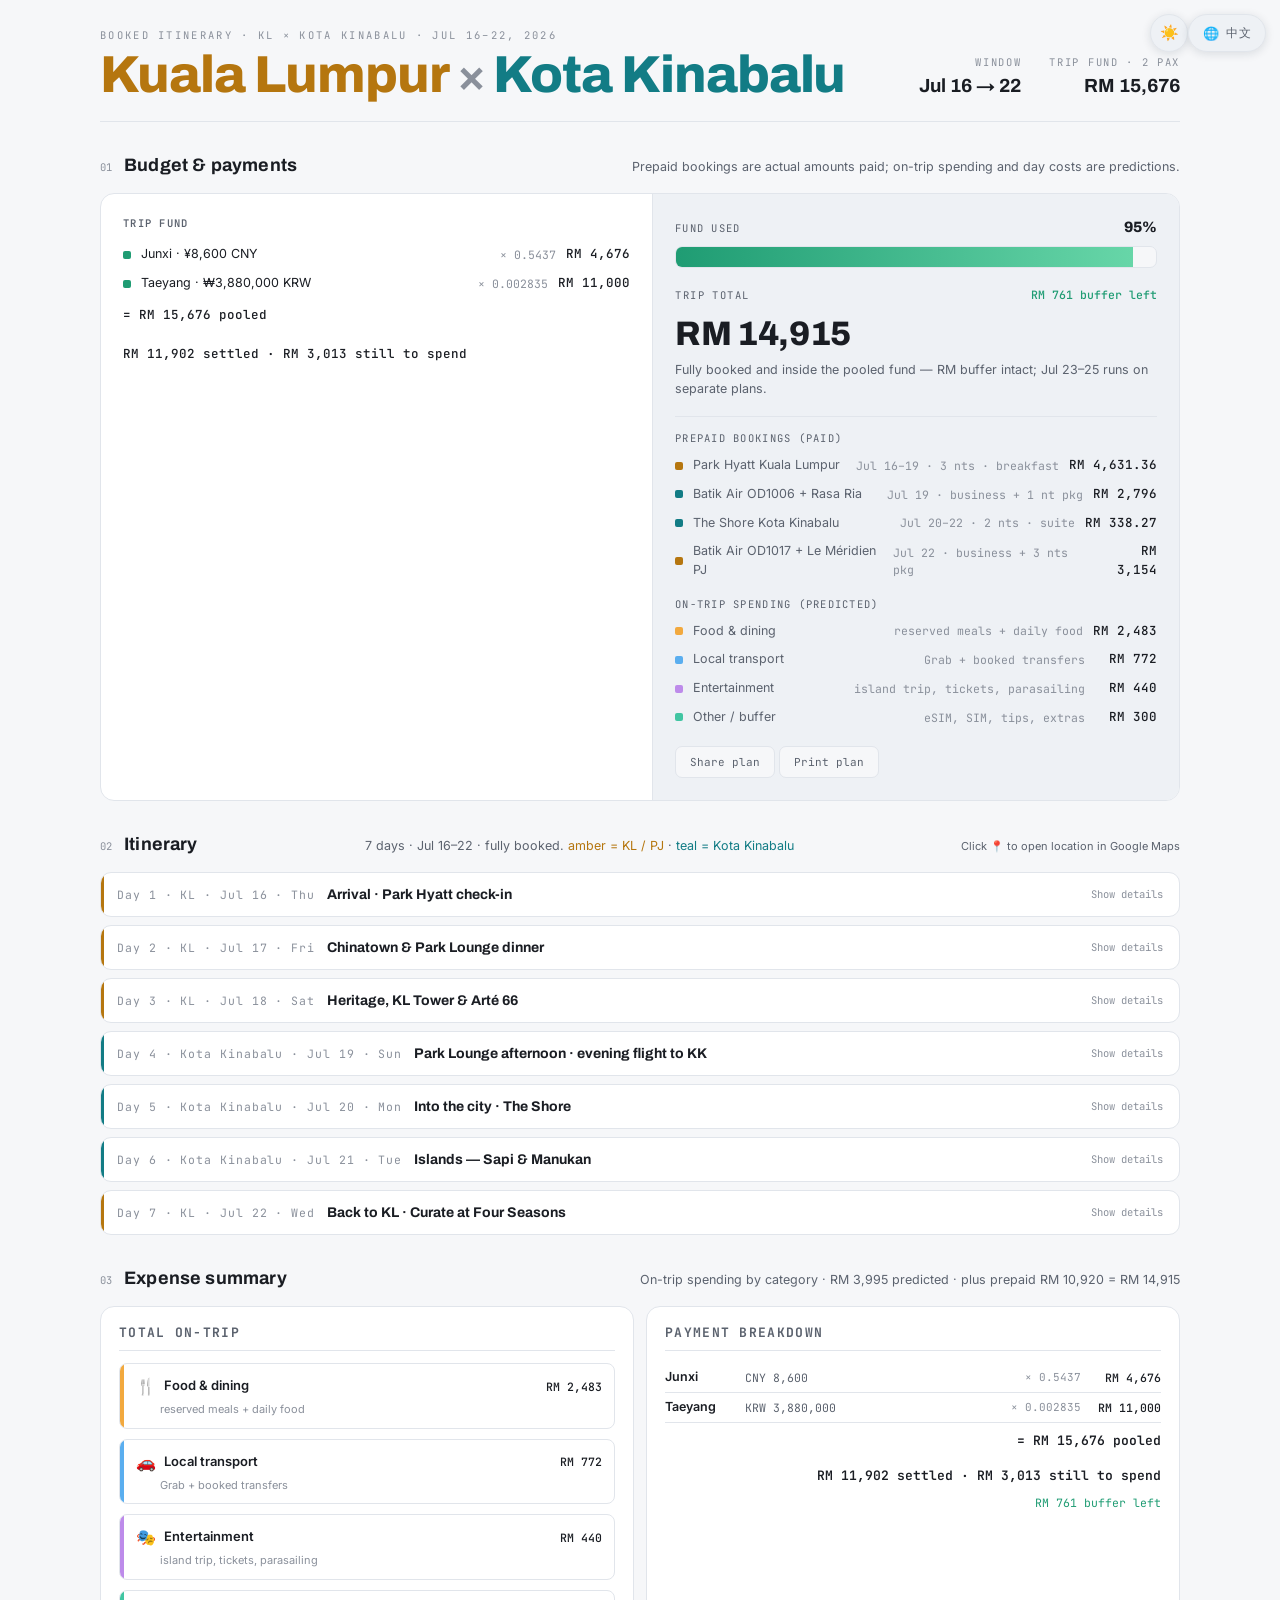
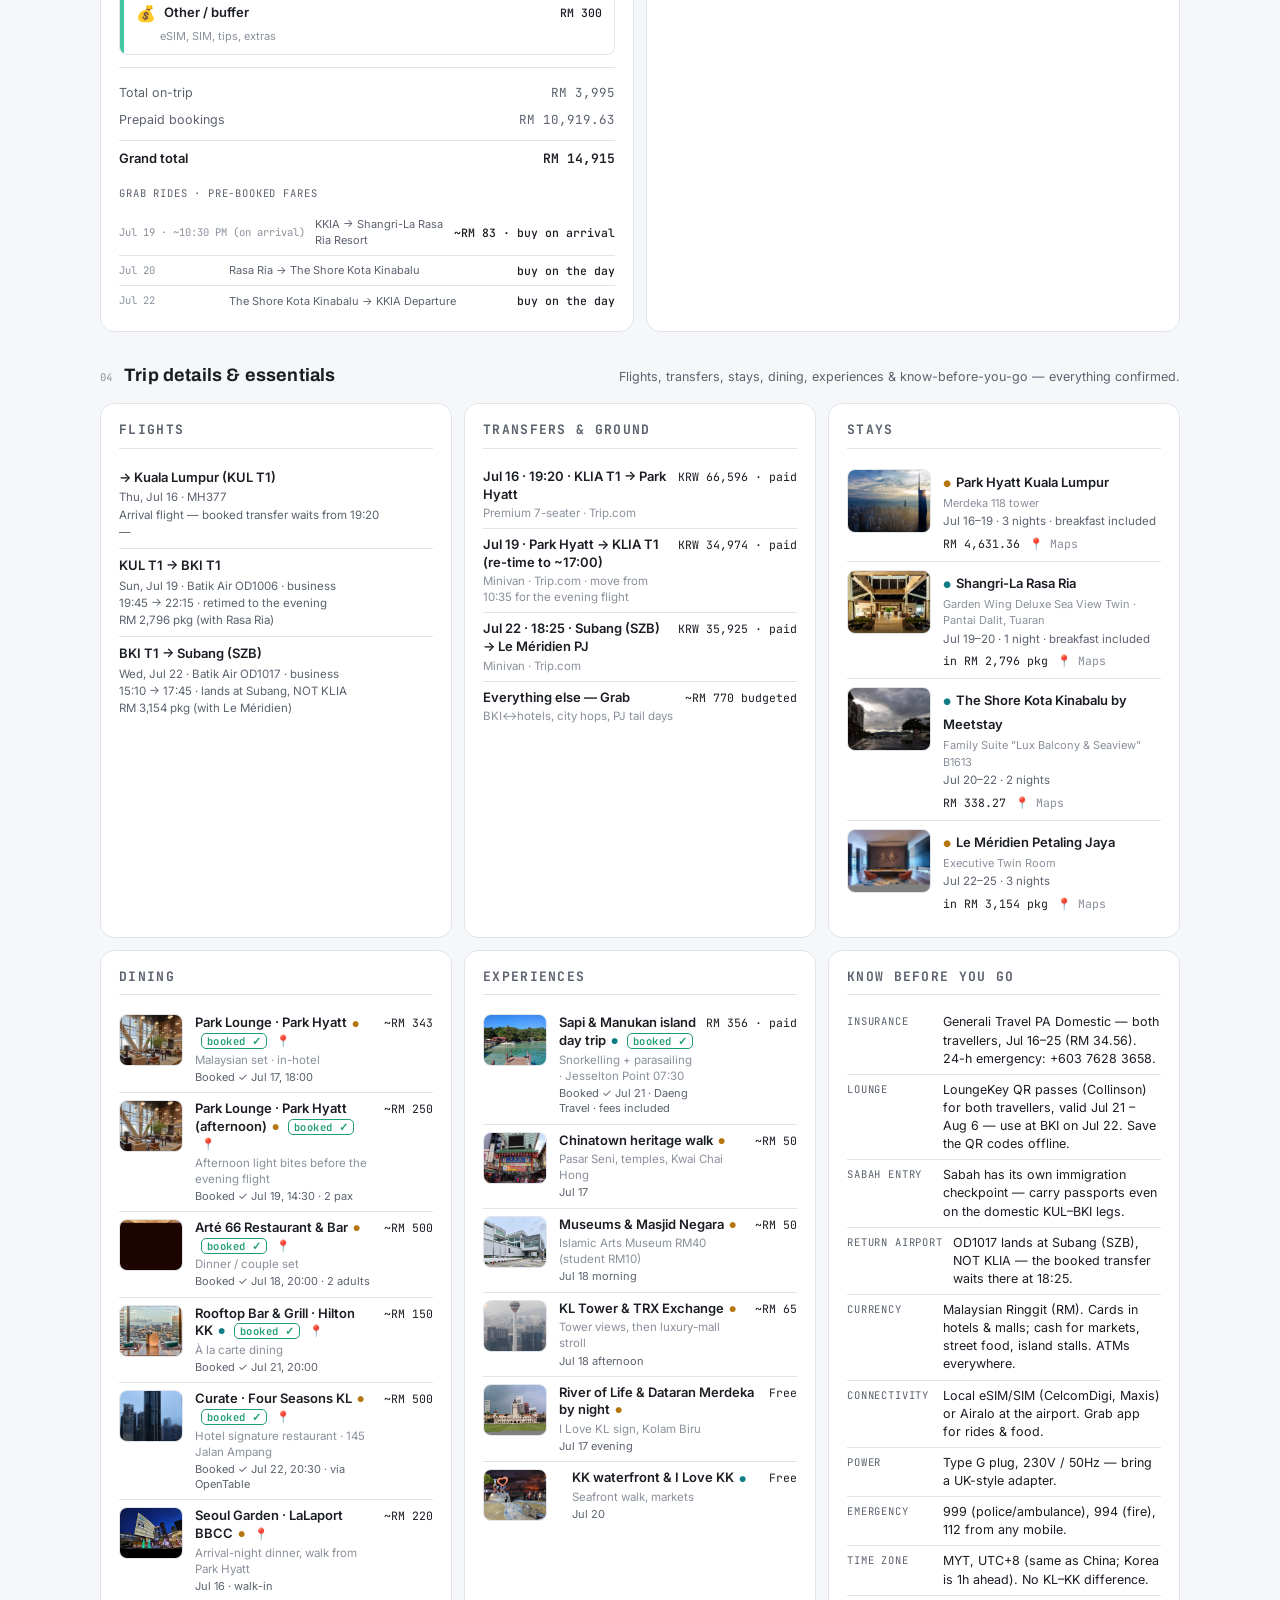
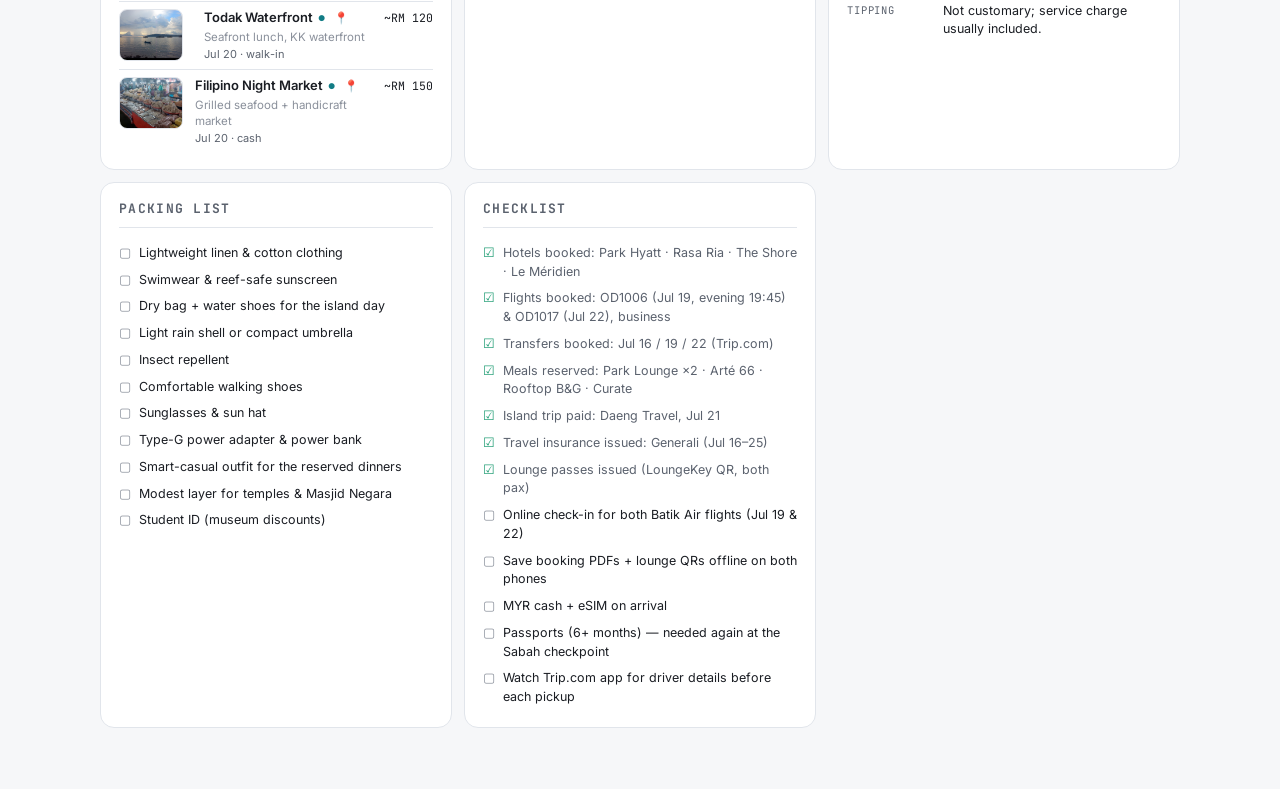
==== commit 53836a27: "Jul 19 reschedule (evening OD1006), synced money, and venue photos Schedule (from plan_updated.numbe" ====
--- a/index.html
+++ b/index.html
@@ -115,6 +115,8 @@
 
 </div>
 
+<div class="lightbox" id="lightbox" aria-hidden="true"><img id="lightboxImg" src="" alt=""></div>
+
 <script src="assets/js/data.js"></script>
 <script src="assets/js/i18n.js"></script>
 <script src="assets/js/render.js"></script>
--- a/assets/css/styles.css
+++ b/assets/css/styles.css
@@ -312,6 +312,7 @@
   .bar-row .rk{display:none!important}
   .booklink{display:none!important}
   .verifylink{display:none!important}
+  .imap{display:none!important}
   .gredline{display:none!important}
 
   .console,.ahp,.notes{box-shadow:none;page-break-inside:avoid;background:white!important}
@@ -492,6 +493,7 @@
 
 /* ---------- enhanced itinerary: type icons, costs, map links ---------- */
 .idcheck{font-size:11px;margin-left:6px;filter:grayscale(0)}
+.icost{font-size:var(--fs-label);color:var(--dim);border:1px solid var(--line);border-radius:5px;padding:0 5px;margin-left:6px;white-space:nowrap}
 .seg-done .segtxt{color:var(--ink)}
 .idcost{font-family:"JetBrains Mono","PingFang SC","Microsoft YaHei",monospace;font-size:var(--fs-label);color:var(--green);
   background:rgba(63,191,143,.12);border:1px solid rgba(63,191,143,.25);border-radius:5px;
@@ -554,3 +556,34 @@
 .paymyr{color:var(--ink);font-weight:500;min-width:70px;text-align:right;font-size:var(--fs-mono)}
 .paytotal{font-size:var(--fs-name);font-weight:600;color:var(--ink);padding:8px 0;text-align:right}
 .paydiff{font-size:var(--fs-mono);color:var(--green);text-align:right;padding-bottom:4px}
+
+/* ---------- photos: day strips + card thumbnails ---------- */
+.dphotos{display:flex;gap:6px;overflow-x:auto;padding:2px 0 10px;margin-bottom:6px;
+  scrollbar-width:thin;-webkit-overflow-scrolling:touch}
+.dphotos::-webkit-scrollbar{height:6px}
+.dphotos::-webkit-scrollbar-thumb{background:var(--line);border-radius:6px}
+.dphoto{height:120px;width:auto;flex:0 0 auto;border-radius:9px;object-fit:cover;
+  border:1px solid var(--line);background:var(--panel2);cursor:zoom-in;transition:transform .2s,box-shadow .2s}
+.dphoto:hover{transform:translateY(-2px);box-shadow:0 6px 18px rgba(0,0,0,.35)}
+@media(max-width:480px){ .dphoto{height:96px} }
+
+/* card thumbnails on stays / dining / experiences */
+.staycard.has-thumb{display:flex;gap:12px;align-items:flex-start}
+.staycard-body{min-width:0;flex:1}
+.dc-row.has-thumb{align-items:flex-start}
+.cardthumb{width:84px;height:64px;flex:0 0 auto;object-fit:cover;border-radius:8px;
+  border:1px solid var(--line);background:var(--panel2);cursor:zoom-in}
+.cardthumb.sm{width:64px;height:52px;margin-right:2px}
+@media(max-width:480px){ .cardthumb{width:64px;height:50px} .cardthumb.sm{width:52px;height:44px} }
+
+/* lightbox */
+.lightbox{position:fixed;inset:0;z-index:100;display:none;align-items:center;justify-content:center;
+  background:rgba(6,8,11,.92);cursor:zoom-out;padding:24px}
+.lightbox.on{display:flex}
+.lightbox img{max-width:96vw;max-height:92vh;border-radius:10px;box-shadow:0 12px 48px rgba(0,0,0,.6)}
+
+/* print: hide photos to keep the plan compact */
+@media print{
+  .dphotos,.cardthumb,.lightbox{display:none!important}
+  .staycard.has-thumb{display:block}
+}
